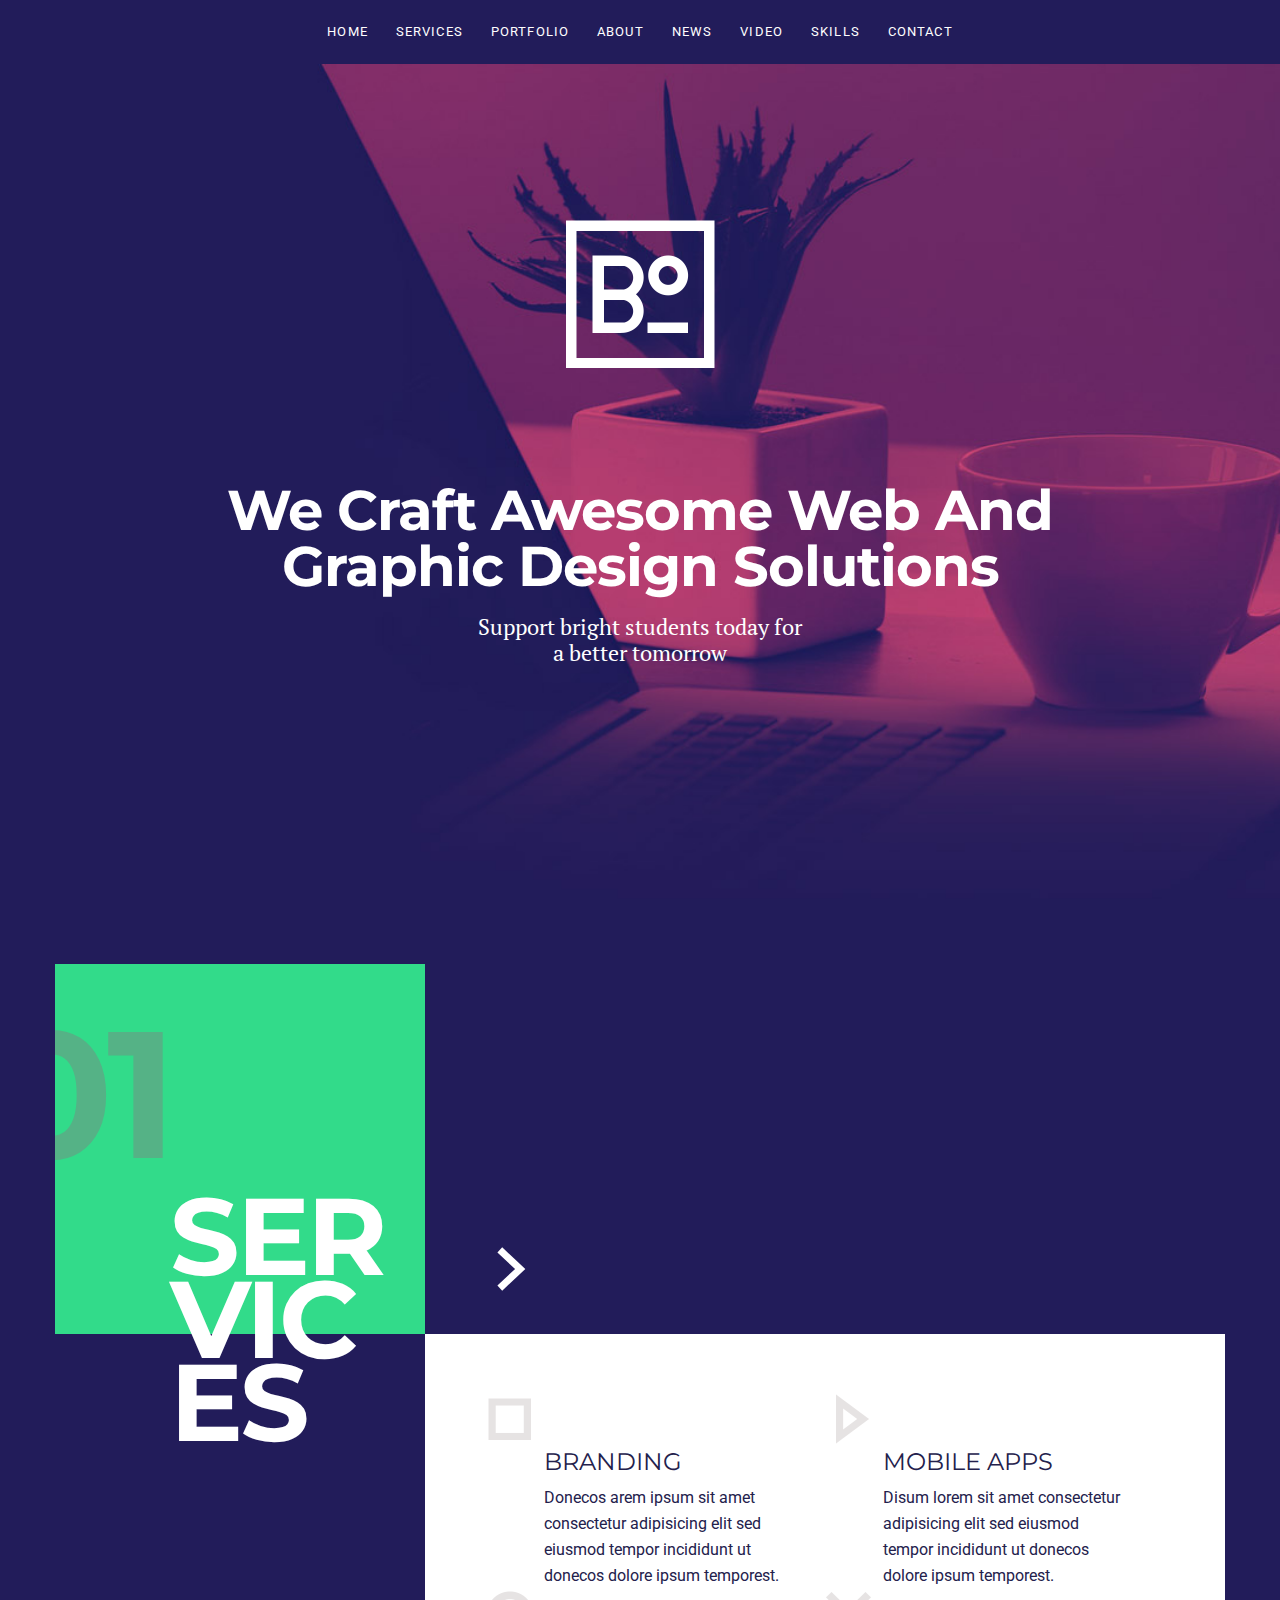
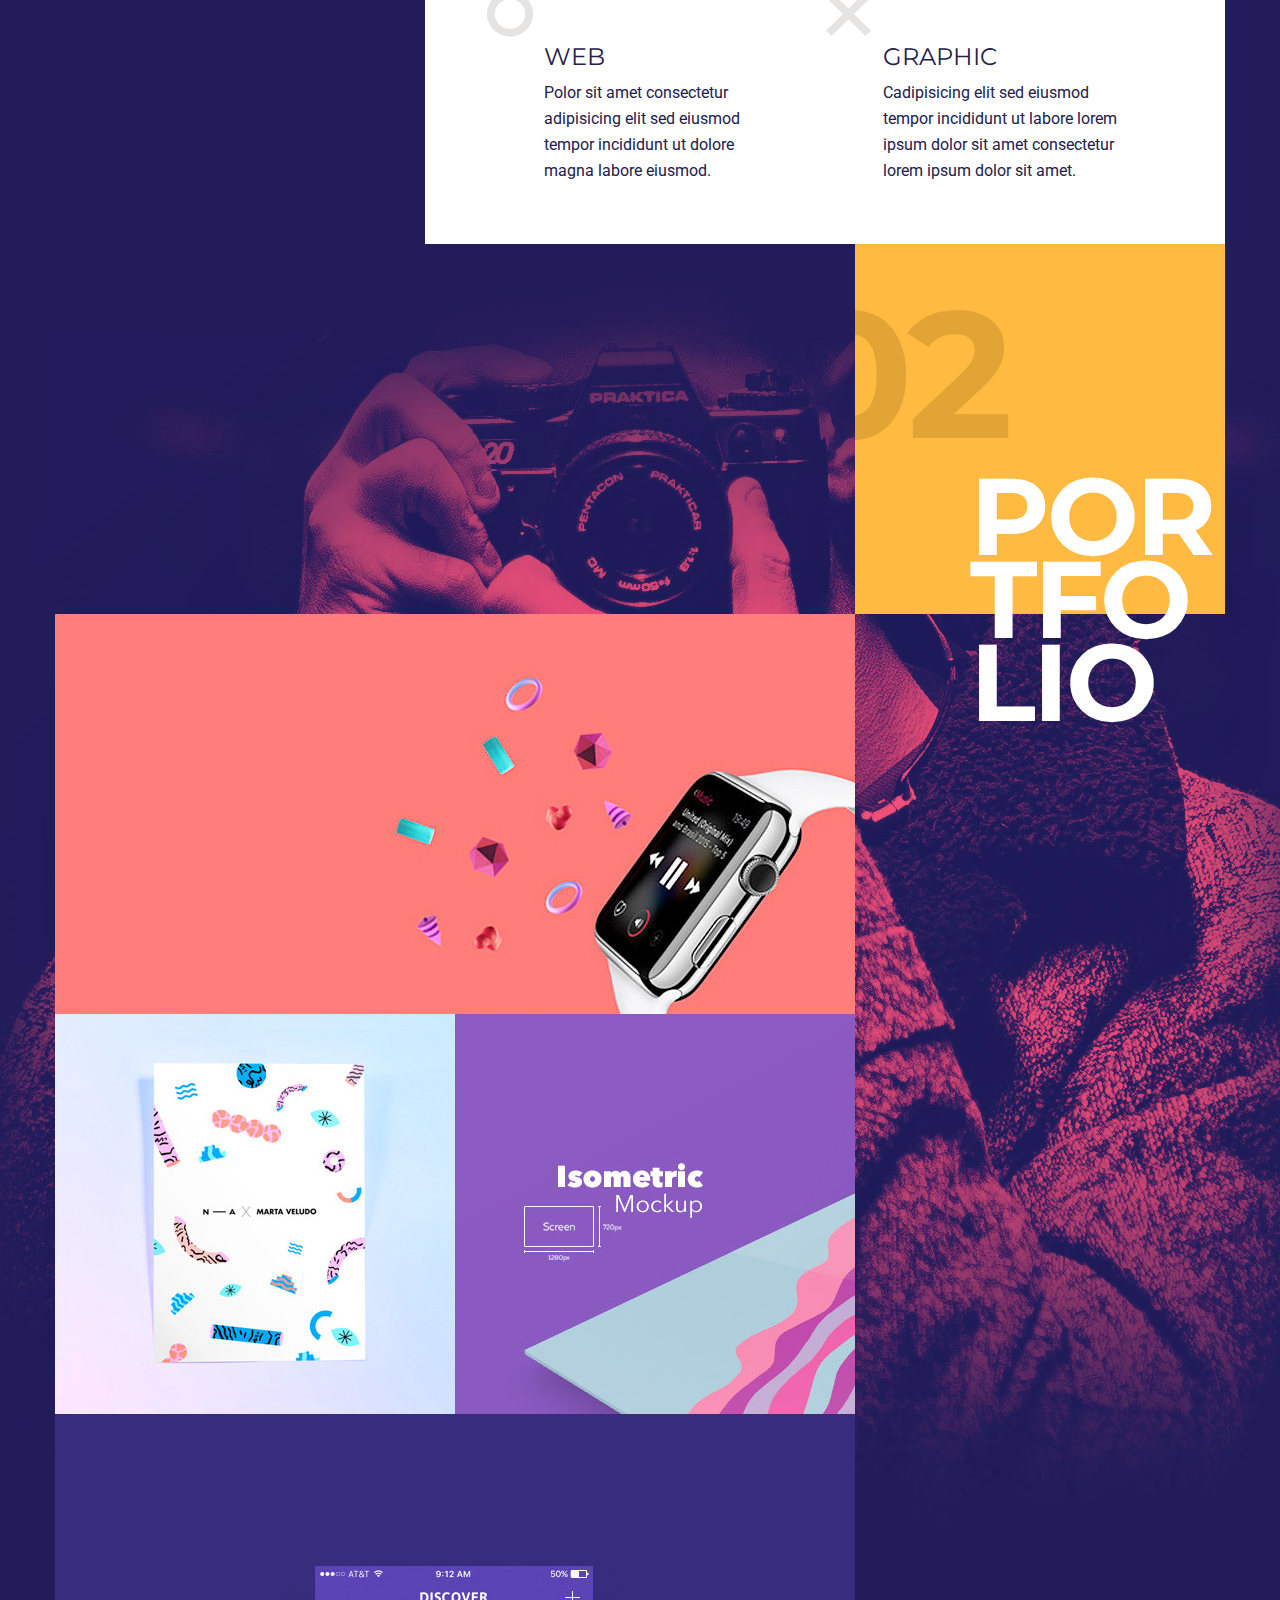
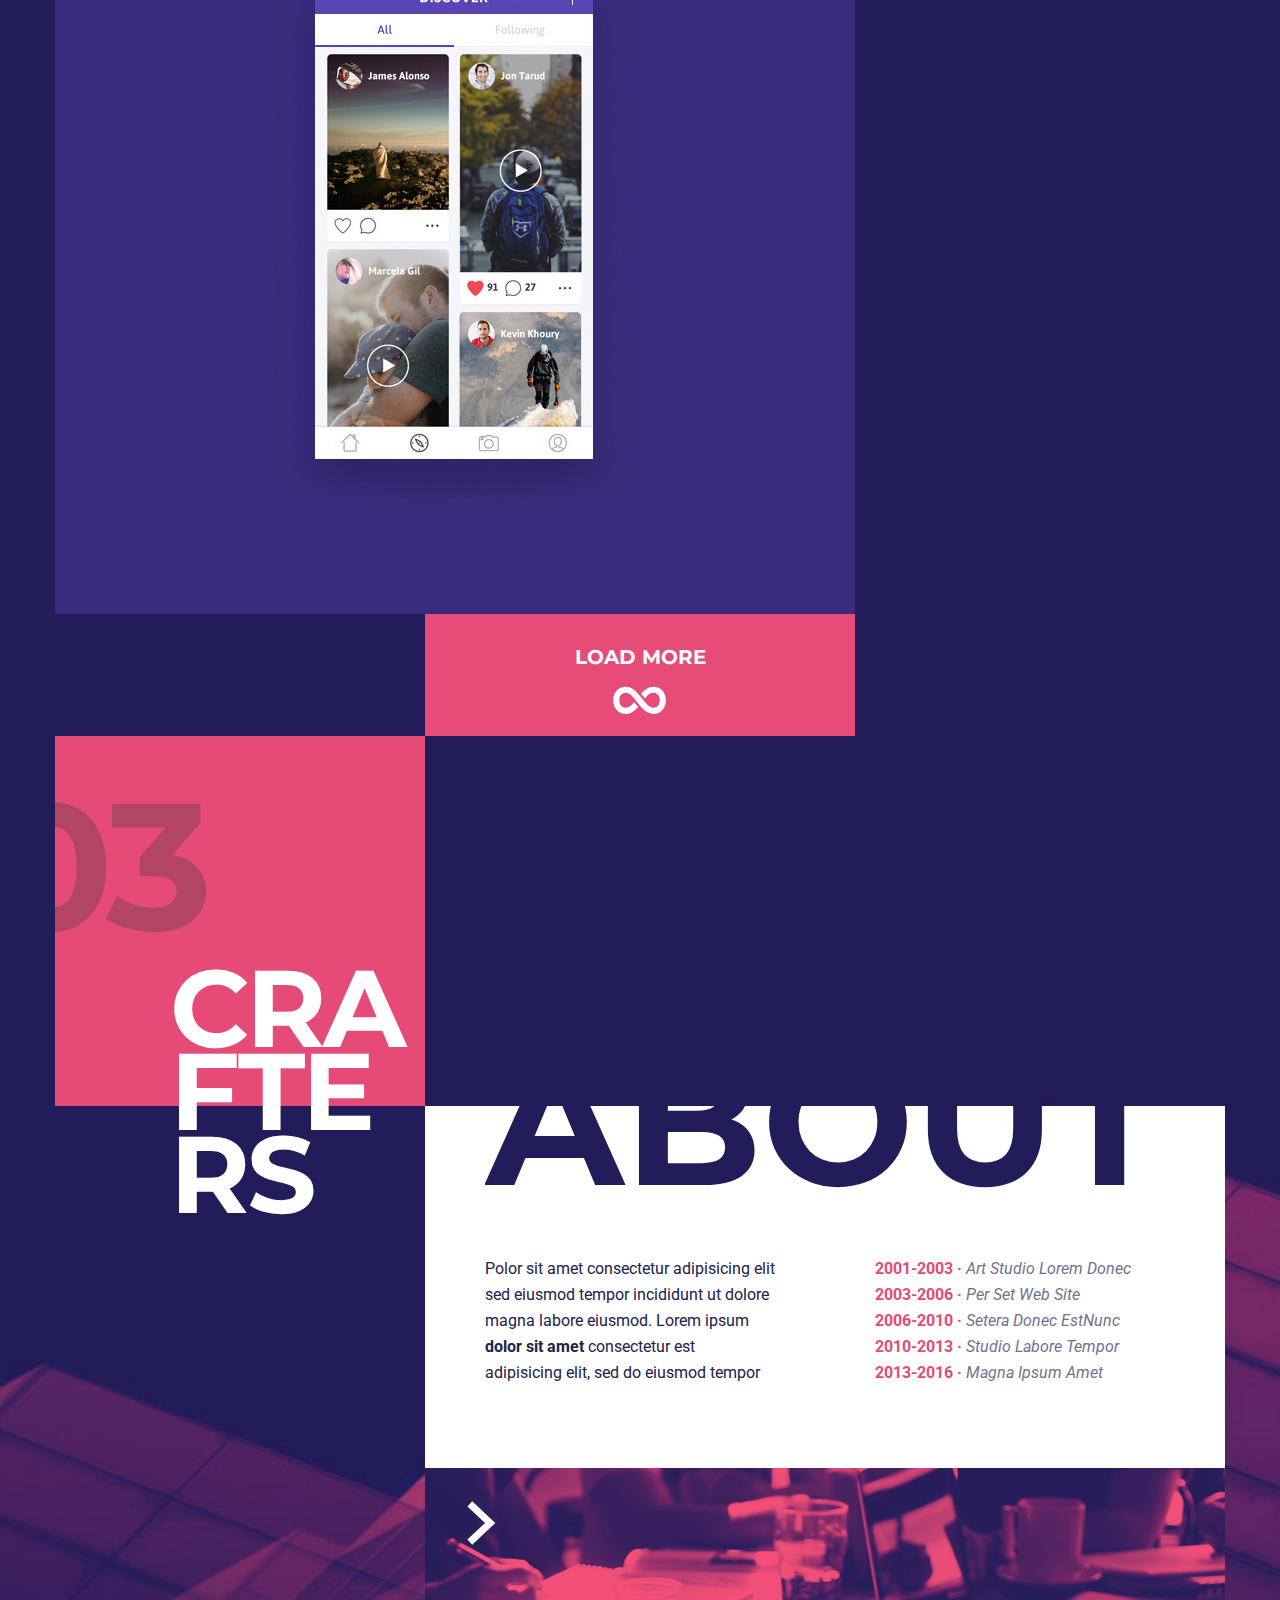
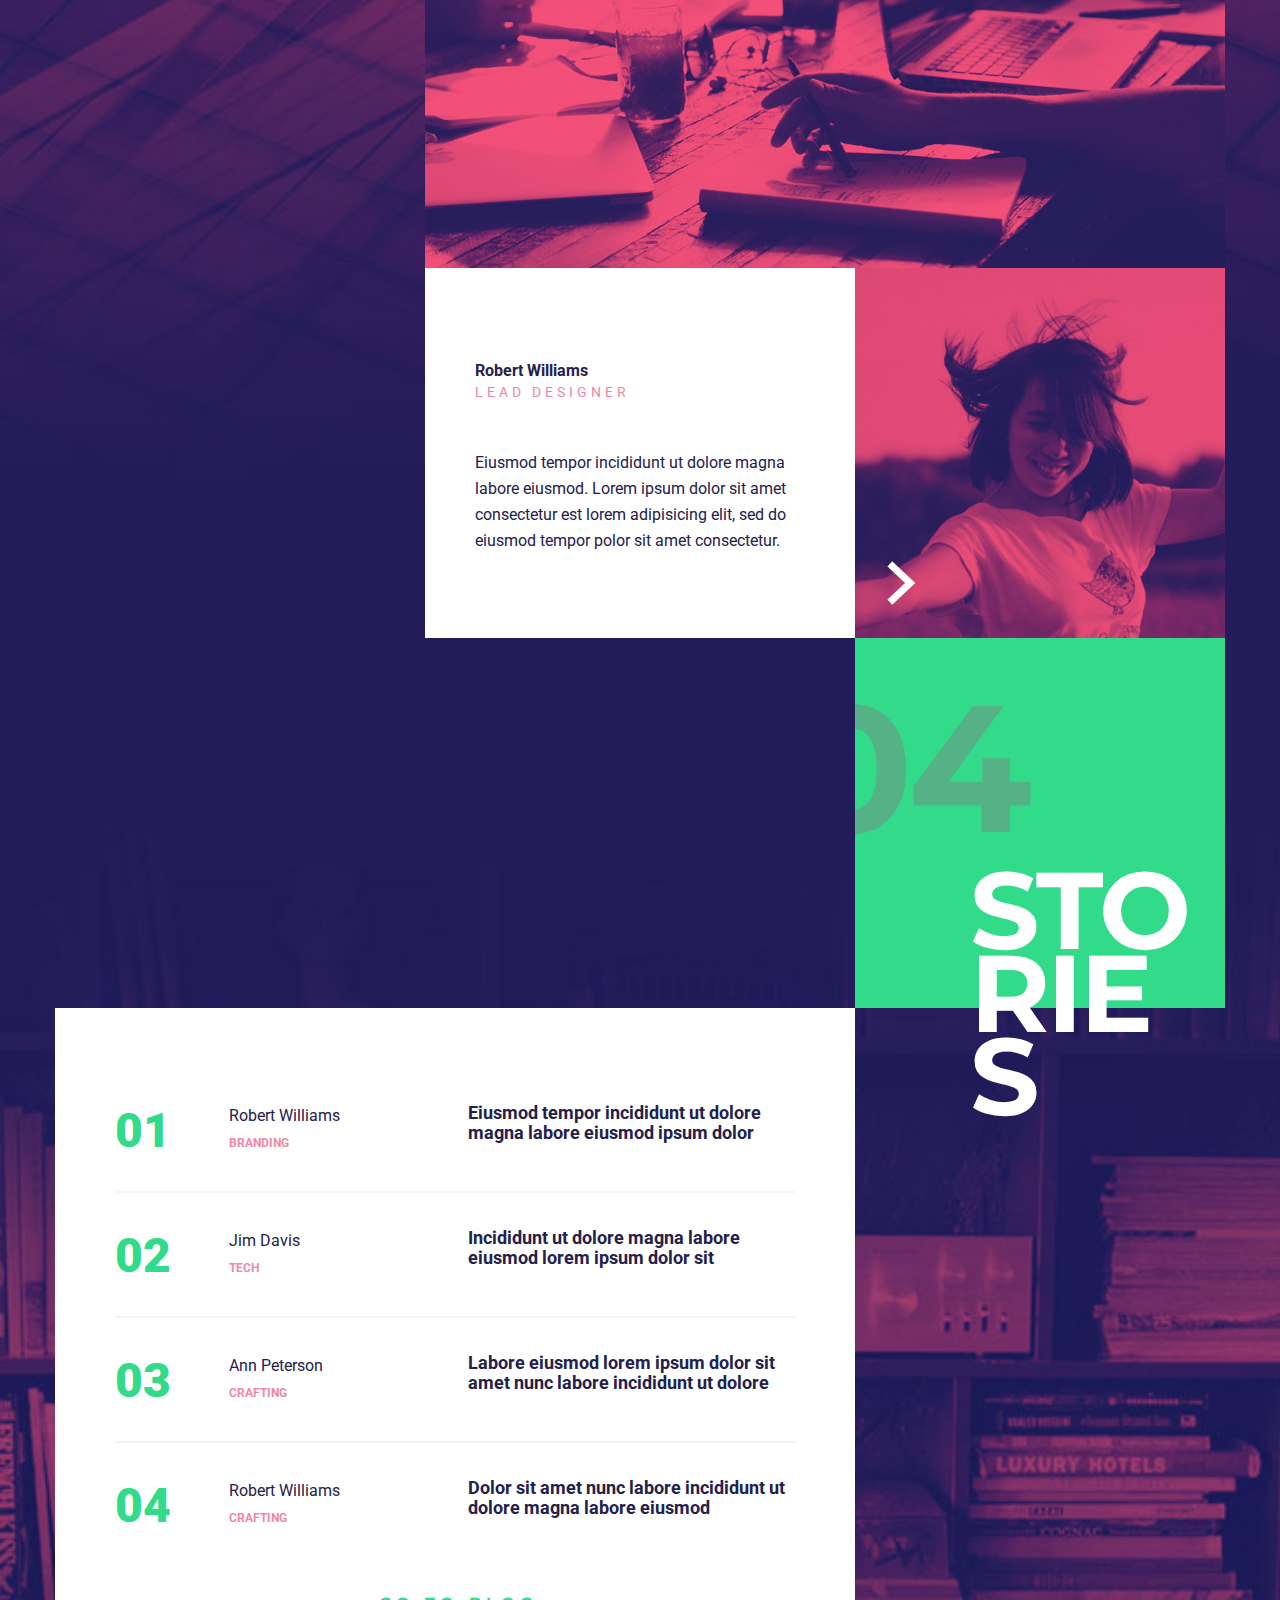
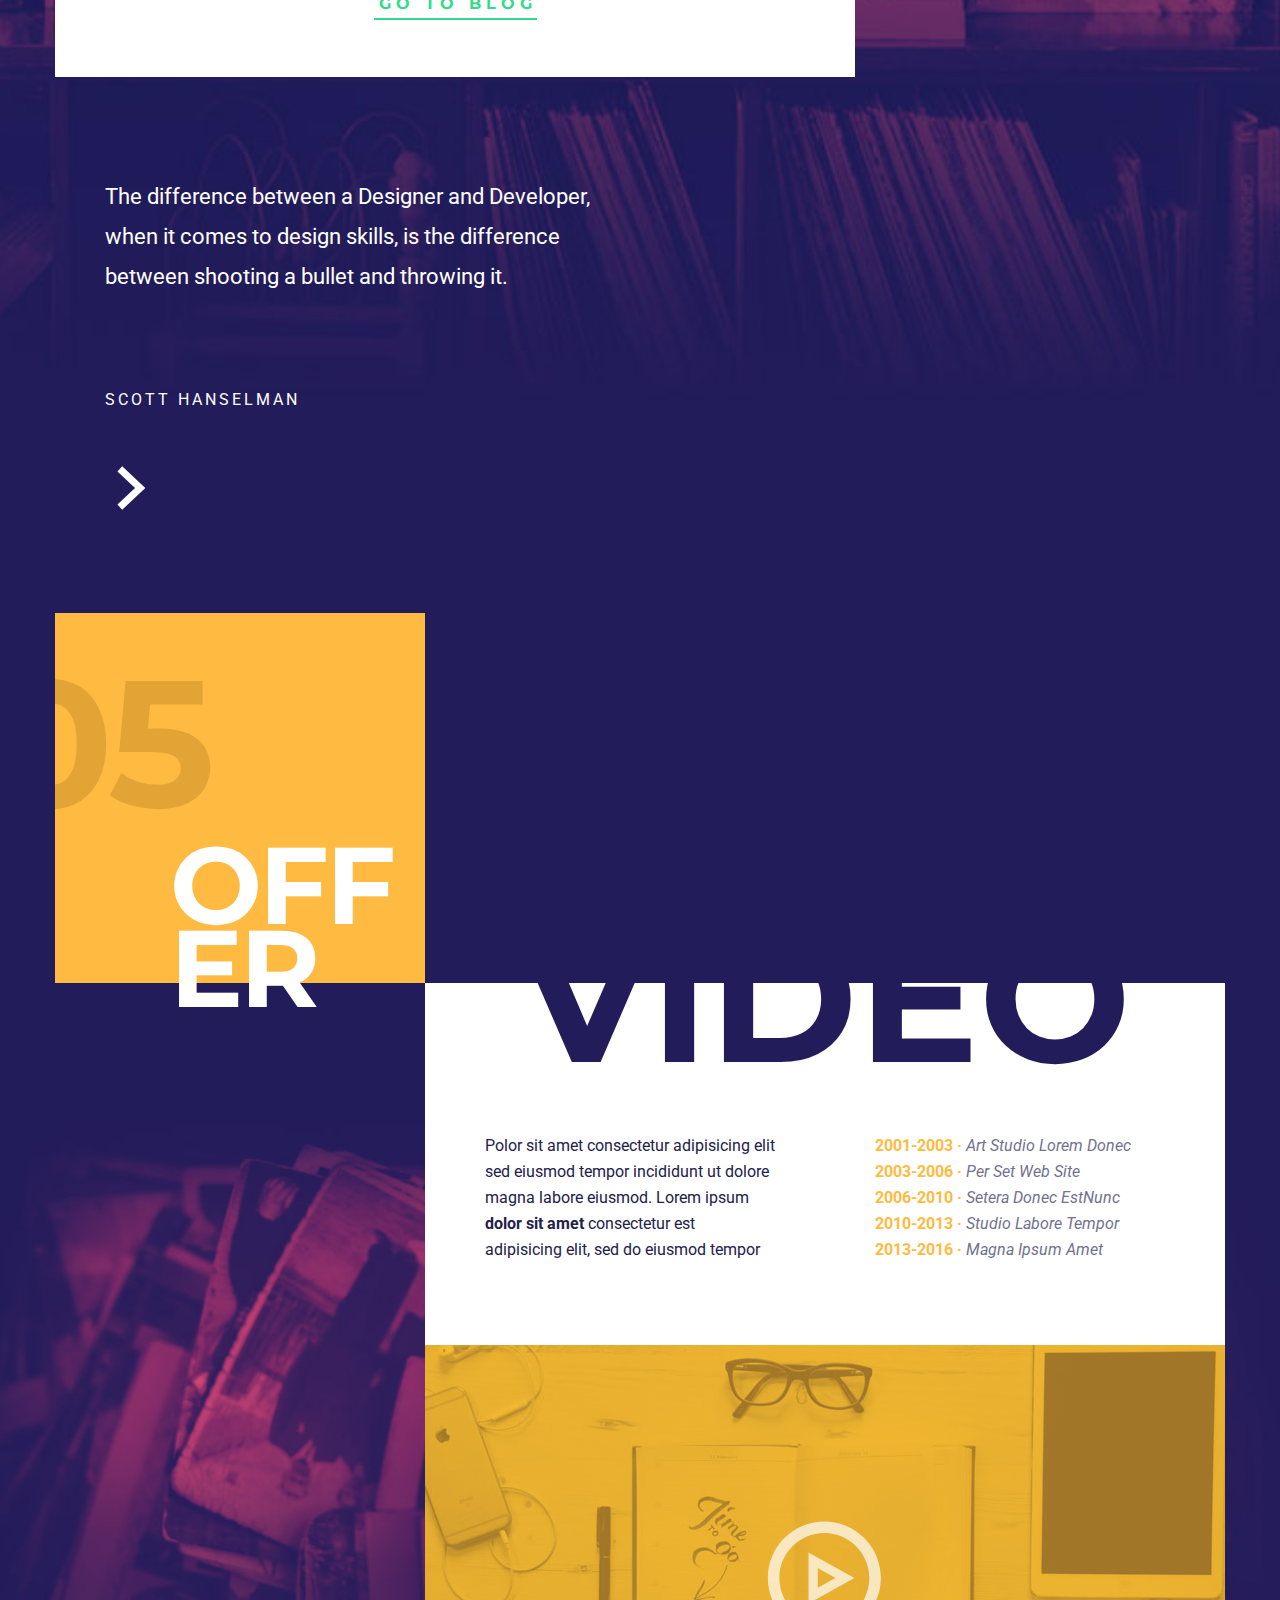
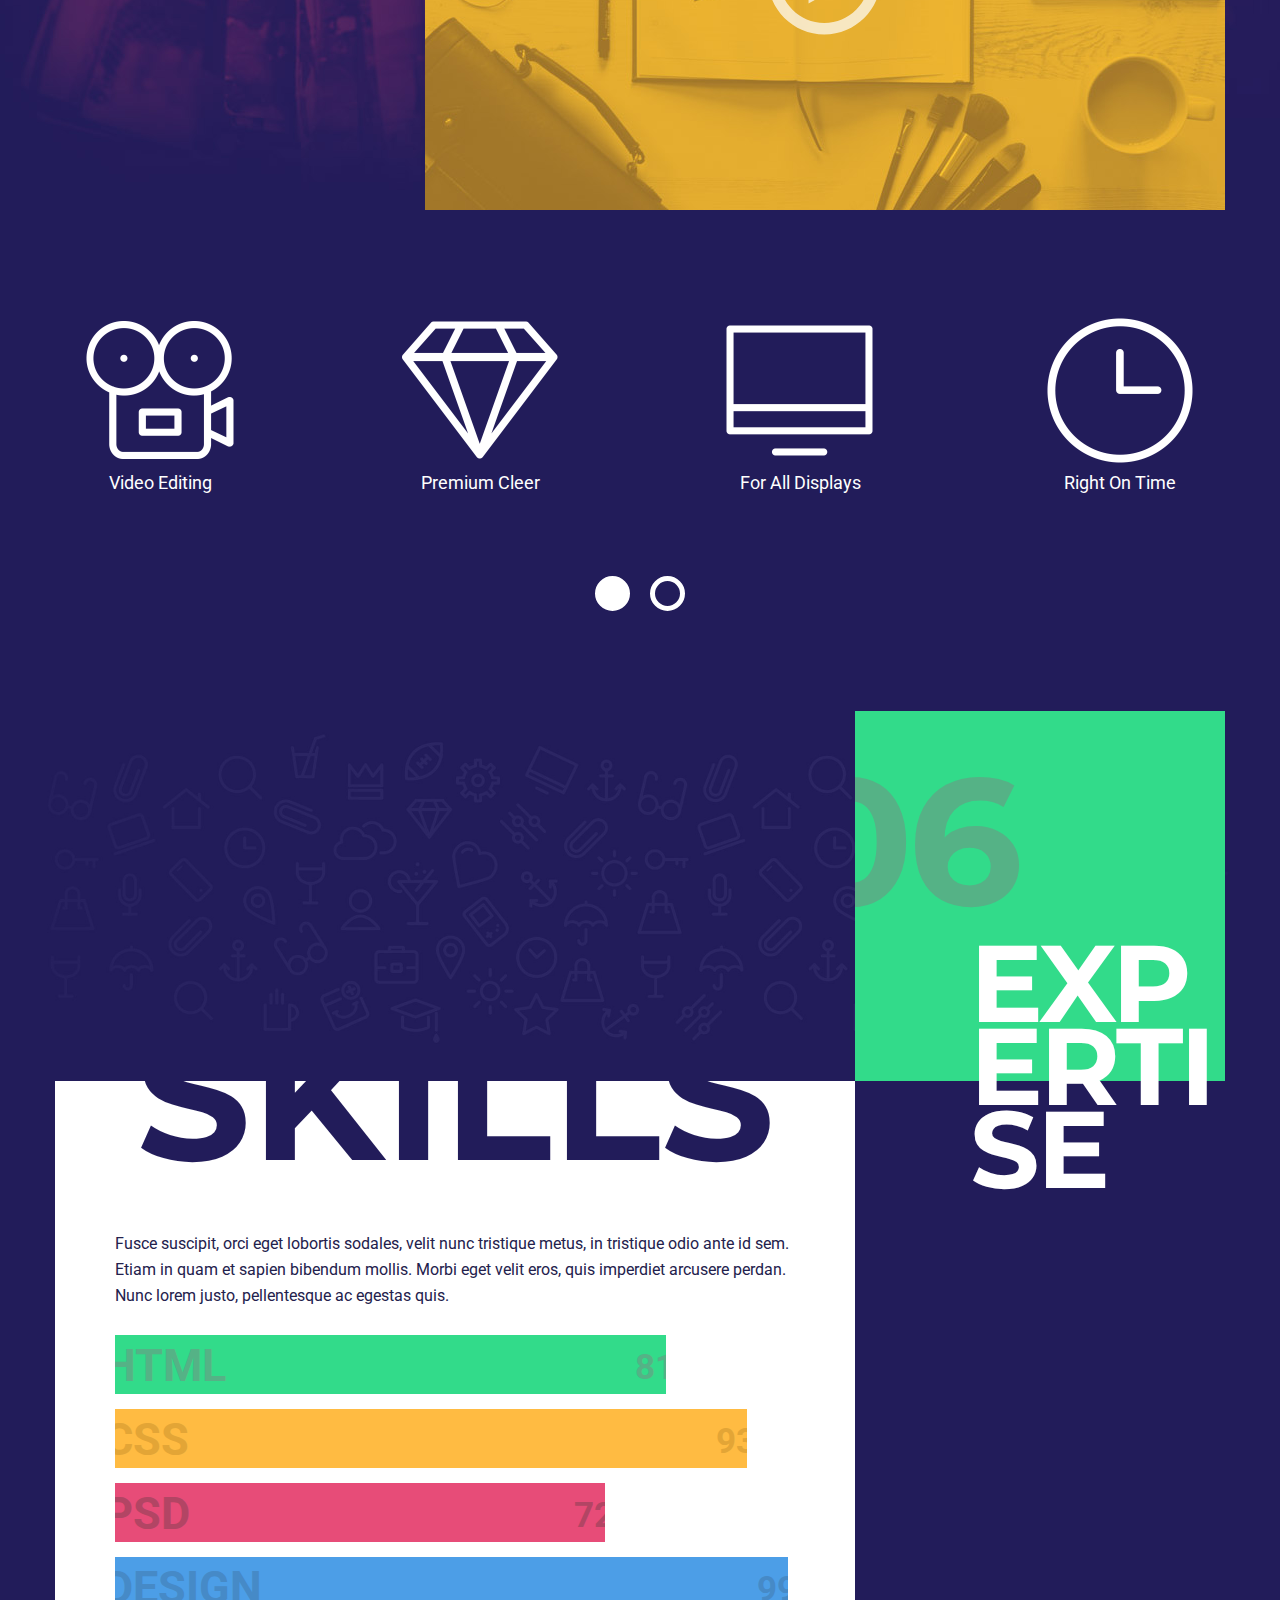
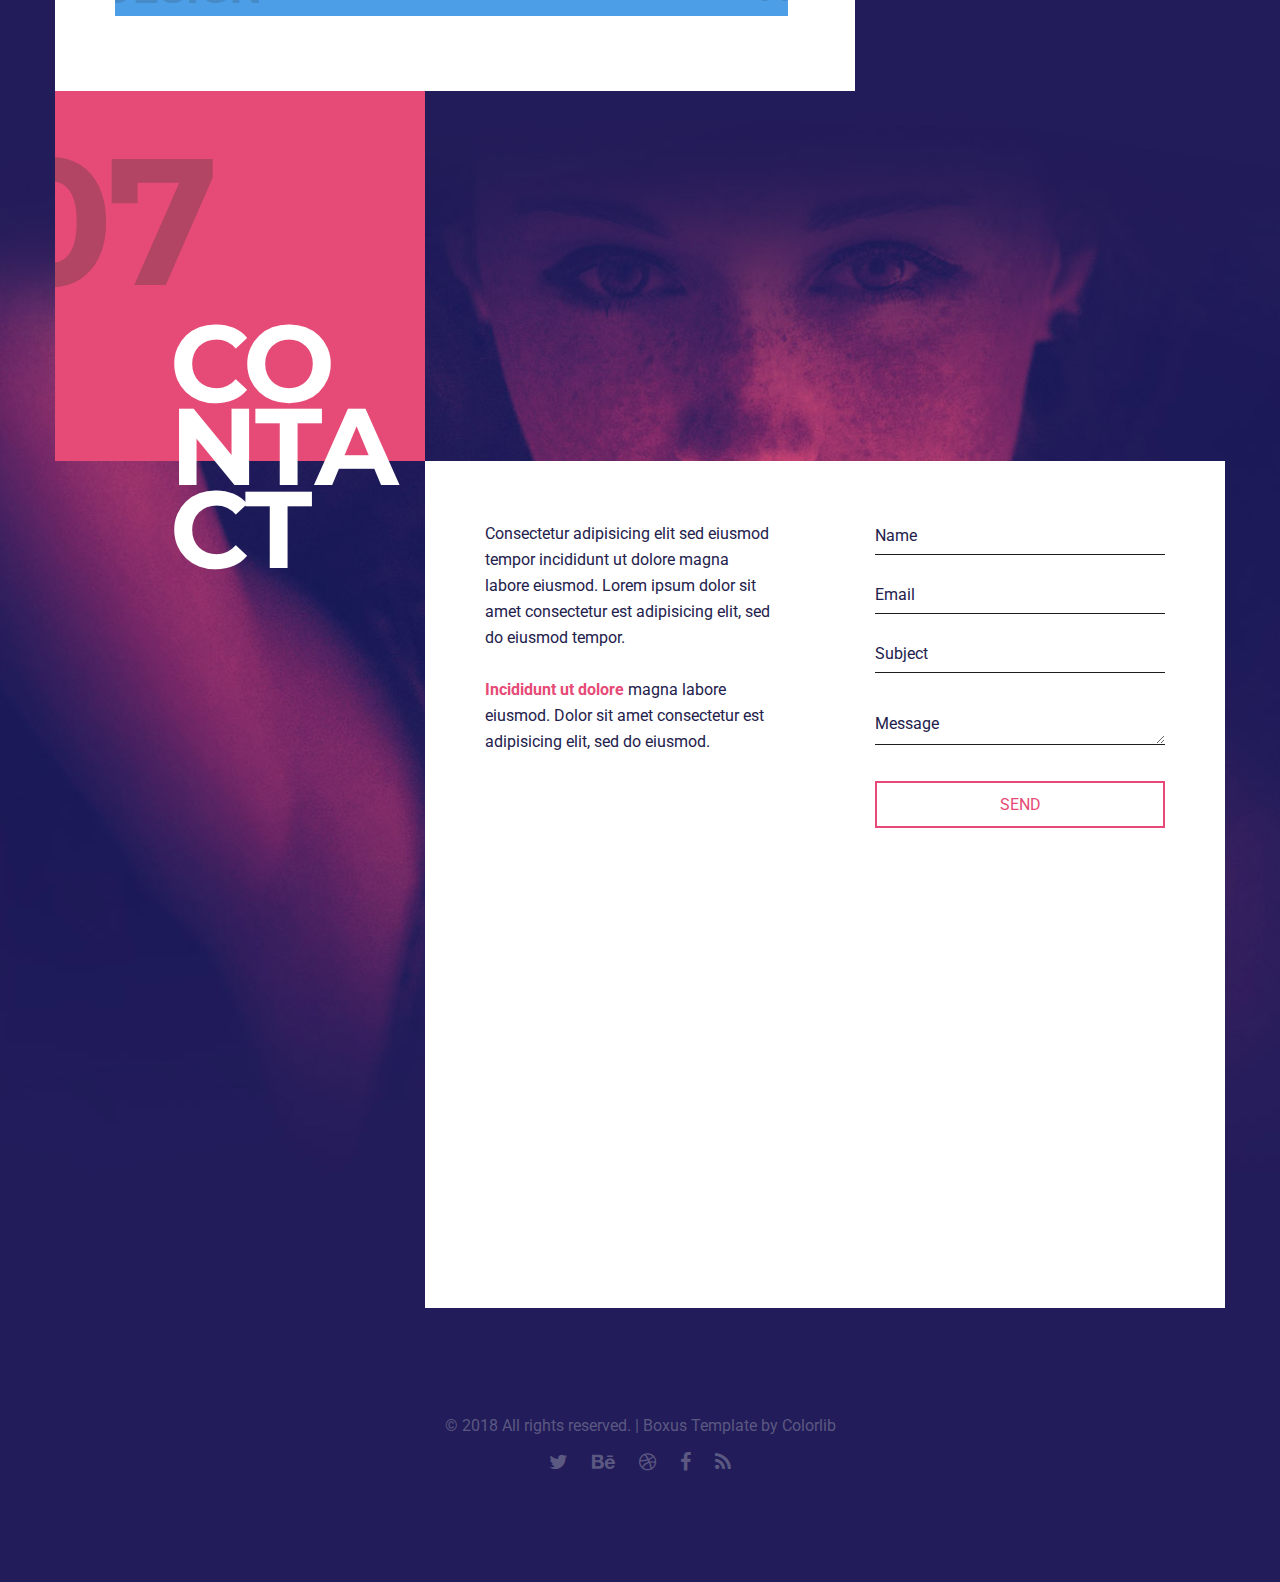
==== index.html @ cd38ded1 "1" ====
<!DOCTYPE HTML> 
<html lang="en-US">
    <head>
        <title>gcnovo</title>
        <meta http-equiv="Content-Type" content="text/html; charset=UTF-8">
        <meta name="description" content="Template by Colorlib" />
        <meta name="keywords" content="HTML, CSS, JavaScript, PHP" />
        <meta name="author" content="Colorlib" />
        <meta name="viewport" content="width=device-width, initial-scale=1, maximum-scale=1">

        <link rel="shortcut icon" href="images/favicon.png" />
        <link href='http://fonts.googleapis.com/css?family=Roboto:300,400,400i,700,700i,900|Montserrat:400,700|PT+Serif' rel='stylesheet' type='text/css'>
        <link rel="stylesheet" type="text/css"  href='css/clear.css' />
        <link rel="stylesheet" type="text/css"  href='css/common.css' />
        <link rel="stylesheet" type="text/css"  href='css/font-awesome.min.css' />
        <link rel="stylesheet" type="text/css"  href='css/carouFredSel.css' />
        <link rel="stylesheet" type="text/css"  href='css/prettyPhoto.css' />
        <link rel="stylesheet" type="text/css"  href='css/sm-clean.css' />
        <link rel="stylesheet" type="text/css"  href='style.css' />

        <!--[if lt IE 9]>
                <script src="js/html5.js"></script>
        <![endif]-->

    </head>
    <body>

        <!-- Preloader Gif -->
        <table class="doc-loader">
            <tr>
                <td>
                    <img src="images/ajax-document-loader.gif" alt="Loading..." />
                </td>
            </tr>
        </table>

        <!-- Menu -->
        <div class="menu-wrapper center-relative">
            <nav id="header-main-menu">
                <div class="mob-menu">MENU</div>
                <ul class="main-menu sm sm-clean">
                    <li><a href="#home">Home</a></li>
                    <li><a href="#services">Services</a></li>
                    <li><a href="#portfolio">Portfolio</a></li>
                    <li><a href="#about">About</a></li>
                    <li><a href="#news">News</a></li>
                    <li><a href="#video">Video</a></li>
                    <li><a href="#skills">Skills</a></li>
                    <li><a href="#contact">Contact</a></li>
                </ul>
            </nav>
        </div>



        <!-- Home -->

        <div id="home" class="section intro-page">
            <div class="block content-1170 center-relative center-text">
                <img class="top-logo" src="demo-images/logo.png" alt="Boxus" />
                <br>
                <h1 class="big-title">We Craft Awesome Web And <span>Graphic Design Solutions</span></h1>
                <p class="title-desc">Support bright students today for a better tomorrow</p>
            </div>
        </div>
        



        <!-- Service -->

        <div id="services" class="section">
            <div class="block content-1170 center-relative">
                <div class="section-title-holder left">
                    <div class="section-num">
                        <span>01</span>
                    </div>
                    <h2 class="entry-title">Services</h2>
                </div>
                <div class="section-content-holder right">
                    <div class="content-wrapper">
                        <script>
                            var slider1_speed = "500";
                            var slider1_auto = "false";
                            var slider1_hover = "true";
                        </script>
                        <div class="image-slider-wrapper relative service slider1">
                            <a id="slider1_next" class="image_slider_next" href ="#"></a>

                            <ul id="slider1" class="image-slider slides">
                                <li>
                                    <div class="service-holder ">
                                        <img src="demo-images/icon_01.png" alt="">
                                        <div class="service-content-holder">
                                            <div class="service-title">BRANDING</div>
                                            <div class="service-content">
                                                Donecos arem ipsum sit amet consectetur adipisicing elit sed eiusmod tempor incididunt ut donecos dolore ipsum temporest.<br />
                                            </div>
                                        </div>
                                    </div>
                                    <div class="service-holder ">
                                        <img src="demo-images/icon_02.png" alt="">
                                        <div class="service-content-holder">
                                            <div class="service-title">MOBILE APPS</div>
                                            <div class="service-content">
                                                Disum lorem sit amet consectetur adipisicing elit sed eiusmod tempor incididunt ut donecos dolore ipsum temporest.<br />
                                            </div>
                                        </div>
                                    </div>
                                    <div class="service-holder ">
                                        <img src="demo-images/icon_03.png" alt="">
                                        <div class="service-content-holder">
                                            <div class="service-title">WEB</div>
                                            <div class="service-content">
                                                Polor sit amet consectetur adipisicing elit sed eiusmod tempor incididunt ut dolore magna labore eiusmod.<br />
                                            </div>
                                        </div>
                                    </div>
                                    <div class="service-holder ">
                                        <img src="demo-images/icon_04.png" alt="">
                                        <div class="service-content-holder">
                                            <div class="service-title">GRAPHIC</div>
                                            <div class="service-content">
                                                Cadipisicing elit sed eiusmod tempor incididunt ut labore lorem ipsum dolor sit amet consectetur lorem ipsum dolor sit amet.<br />
                                            </div>
                                        </div>
                                    </div>
                                </li>
                                <li>
                                    <div class="service-holder ">
                                        <img src="demo-images/icon_03.png" alt="">
                                        <div class="service-content-holder">
                                            <div class="service-title">SERVICES</div>
                                            <div class="service-content">
                                                Donecos arem ipsum sit amet consectetur adipisicing elit sed eiusmod tempor incididunt ut donecos dolore ipsum temporest.<br />
                                            </div>
                                        </div>
                                    </div>
                                    <div class="service-holder ">
                                        <img src="demo-images/icon_04.png" alt="">
                                        <div class="service-content-holder">
                                            <div class="service-title">PSD</div>
                                            <div class="service-content">
                                                Disum lorem sit amet consectetur adipisicing elit sed eiusmod tempor incididunt ut donecos dolore ipsum temporest.<br />
                                            </div>
                                        </div>
                                    </div>
                                    <div class="service-holder ">
                                        <img src="demo-images/icon_02.png" alt="">
                                        <div class="service-content-holder">
                                            <div class="service-title">HTML</div>
                                            <div class="service-content">
                                                Polor sit amet consectetur adipisicing elit sed eiusmod tempor incididunt ut dolore magna labore eiusmod.<br />
                                            </div>
                                        </div>
                                    </div>
                                    <div class="service-holder ">
                                        <img src="demo-images/icon_01.png" alt="">
                                        <div class="service-content-holder">
                                            <div class="service-title">PHP</div>
                                            <div class="service-content">
                                                Cadipisicing elit sed eiusmod tempor incididunt ut labore lorem ipsum dolor sit amet consectetur lorem ipsum dolor sit amet.<br />
                                            </div>
                                        </div>
                                    </div>
                                </li>
                            </ul>
                            <div class = "clear"></div>
                        </div>

                    </div>
                </div>
                <div class='clear'></div>
            </div>
        </div>


        <!-- Portfolio -->
        <div id="portfolio" class="section">
            <div class="block content-1170 center-relative">
                <div class="section-title-holder right">
                    <div class="section-num">
                        <span>02</span>
                    </div>
                    <h2 class="entry-title">Portfolio</h2>
                </div>
                <div class="section-content-holder portfolio-holder left">
                    <div class="grid" id="portfolio-grid">
                        <div class="grid-sizer"></div>
                        <div class="grid-item element-item p_one">
                            <a href="single-portfolio.html">
                                <img src="demo-images/portfolio_item_01.jpg" alt="">
                                <div class="portfolio-text-holder">
                                    <div class="portfolio-text-wrapper">
                                        <p class="portfolio-type">
                                            <img src="images/icon_post.svg" alt="">
                                        </p>
                                        <p class="portfolio-text">PSD MOCKUP</p>
                                        <p class="portfolio-sec-text">Smart Watch</p>
                                    </div>
                                </div>
                            </a>
                        </div>
                        <div class="grid-item element-item p_one_half">
                            <a href="single-portfolio2.html">
                                <img src="demo-images/portfolio_item_02.jpg" alt="">
                                <div class="portfolio-text-holder">
                                    <div class="portfolio-text-wrapper">
                                        <p class="portfolio-type">
                                            <img src="images/icon_post.svg" alt="">
                                        </p>
                                        <p class="portfolio-text">PSD MOCKUP</p>
                                        <p class="portfolio-sec-text">Smart Watch</p>
                                    </div>
                                </div>
                            </a>
                        </div>
                        <div class="grid-item element-item p_one_half">
                            <a data-rel="prettyPhoto[gallery1]" href="demo-images/portfolio_item_08.jpg">
                                <img src="demo-images/portfolio_item_08.jpg" alt="">
                                <div class="portfolio-text-holder">
                                    <div class="portfolio-text-wrapper">
                                        <p class="portfolio-type">
                                            <img src="images/icon_post.svg" alt="">
                                        </p>
                                        <p class="portfolio-text">PSD MOCKUP</p>
                                        <p class="portfolio-sec-text">Smart Watch</p>
                                    </div>
                                </div>
                            </a>
                        </div>
                        <div class="grid-item element-item p_one">
                            <a data-rel="prettyPhoto[gallery1]" href="demo-images/portfolio_item_05.jpg">
                                <img src="demo-images/portfolio_item_05.jpg" alt="">
                                <div class="portfolio-text-holder">
                                    <div class="portfolio-text-wrapper">
                                        <p class="portfolio-type">
                                            <img src="images/icon_post.svg" alt="">
                                        </p>
                                        <p class="portfolio-text">PSD MOCKUP</p>
                                        <p class="portfolio-sec-text">Smart Watch</p>
                                    </div>
                                </div>
                            </a>
                        </div>
                    </div>

                    <div class="clear"></div>
                    <div class="block portfolio-load-more-holder">
                        <a target="_self" class="more-posts">LOAD MORE</a>
                        <img src="images/icon_infinity.svg" alt="Load more">
                    </div>
                </div>
                <div class="clear"></div>
            </div>
            <div class="clear"></div>
        </div>


        <!-- About -->
        <div id="about" class="section">
            <div class="block content-1170 center-relative">
                <div class="section-title-holder left">
                    <div class="section-num">
                        <span>03</span>
                    </div>
                    <h2 class="entry-title">CRAFTERS</h2>
                </div>
                <div class="section-content-holder right">
                    <div class="content-wrapper">
                        <div class="content-title-holder">
                            <p class="content-title">About</p>
                        </div>
                        <div class="one_half ">
                            Polor sit amet consectetur adipisicing elit sed eiusmod tempor incididunt ut dolore magna labore eiusmod. Lorem ipsum <strong>dolor sit amet</strong> consectetur est adipisicing elit, sed do eiusmod tempor
                        </div>
                        <div class="one_half last ">
                            <span style="color: #e54b76;"><strong>2001-2003 ·</strong></span> <span style="color:#727190;"><em>Art Studio Lorem Donec</em></span><br>
                            <span style="color: #e54b76;"><strong>2003-2006 ·</strong></span> <span style="color:#727190;"><em>Per Set Web Site</em></span><br>
                            <span style="color: #e54b76;"><strong>2006-2010 ·</strong></span> <span style="color:#727190;"><em>Setera Donec EstNunc</em></span><br>
                            <span style="color: #e54b76;"><strong>2010-2013 ·</strong></span> <span style="color:#727190;"><em>Studio Labore Tempor</em></span><br>
                            <span style="color: #e54b76;"><strong>2013-2016 ·</strong></span> <span style="color:#727190;"><em>Magna Ipsum Amet</em></span><br>
                        </div><div class="clear"></div>
                        <br>
                        <br>
                    </div>

                    <div class="full-width ">
                        <script>
                            var aboutImage_speed = "500";
                            var aboutImage_auto = "false";
                            var aboutImage_hover = "true";
                        </script>
                        <div class="image-slider-wrapper relative img aboutImage">
                            <a id="aboutImage_next" class="image_slider_next" href="#"></a>
                            <div class="caroufredsel_wrapper">
                                <ul id="aboutImage" class="image-slider slides">
                                    <li><img src="demo-images/about_img_04.jpg" alt=""></li>
                                    <li><img src="demo-images/about_img_05.jpg" alt=""></li>
                                    <li><img src="demo-images/about_img_06.jpg" alt=""></li>
                                </ul>
                            </div>
                            <div class="clear"></div>
                        </div>

                        <script>
                            var team1_speed = "500";
                            var team1_auto = "false";
                            var team1_hover = "true";
                        </script>
                        <div class="image-slider-wrapper relative team team1">
                            <a id="team1_next" class="image_slider_next" href="#"></a>
                            <div class="caroufredsel_wrapper">
                                <ul id="team1" class="image-slider slides">
                                    <li>
                                        <div class="member-content-holder">
                                            <h4 class="member-name">Robert Williams</h4>
                                            <p class="member-position">LEAD DESIGNER</p>
                                            <div class="member-content">
                                                Eiusmod tempor incididunt ut dolore magna labore eiusmod. Lorem ipsum dolor sit amet consectetur est lorem adipisicing elit, sed do eiusmod tempor polor sit amet consectetur.<br>
                                            </div>
                                        </div>
                                        <div class="member-image-holder">
                                            <img src="demo-images/about_img_01.jpg" alt="">
                                        </div>
                                        <div class="clear"></div>
                                    </li>

                                    <li>
                                        <div class="member-content-holder">
                                            <h4 class="member-name">John Doe</h4>
                                            <p class="member-position">SEO MASTER</p>
                                            <div class="member-content">
                                                Eiusmod tempor incididunt ut dolore magna labore eiusmod. Lorem ipsum dolor sit amet consectetur est lorem adipisicing elit, sed do eiusmod tempor polor sit amet consectetur.<br>
                                            </div>
                                        </div>
                                        <div class="member-image-holder">
                                            <img src="demo-images/about_img_02.jpg" alt="">
                                        </div>
                                        <div class="clear"></div>
                                    </li>

                                    <li>
                                        <div class="member-content-holder">
                                            <h4 class="member-name">John Doe</h4>
                                            <p class="member-position">PSD GURU</p>
                                            <div class="member-content">
                                                Eiusmod tempor incididunt ut dolore magna labore eiusmod. Lorem ipsum dolor sit amet consectetur est lorem adipisicing elit, sed do eiusmod tempor polor sit amet consectetur.<br>
                                            </div>
                                        </div>
                                        <div class="member-image-holder">
                                            <img src="demo-images/about_img_03.jpg" alt="">
                                        </div>
                                        <div class="clear"></div>
                                    </li>
                                </ul>
                            </div>
                            <div class="clear"></div>
                        </div>
                    </div>   <!-- end full-width div -->

                </div>
                <div class="clear"></div>
            </div>
        </div>


        <!-- News -->
        <div id="news" class="section">
            <div class="block content-1170 center-relative">
                <div class="section-title-holder right">
                    <div class="section-num">
                        <span>
                            04
                        </span>
                    </div>
                    <h2 class="entry-title">STORIES</h2>
                </div>
                <div class="section-content-holder left">
                    <div class="content-wrapper">
                        <div class="blog-holder block center-relative">

                            <article class="relative blog-item-holder center-relative">
                                <div class="num">01</div>
                                <div class="info">
                                    <div class="author vcard ">Robert Williams</div>
                                    <div class="cat-links">
                                        <ul>
                                            <li><a href="#">BRANDING</a></li>
                                        </ul>
                                    </div>
                                </div>
                                <h3 class="entry-title">
                                    <a href="#">Eiusmod tempor incididunt ut dolore magna labore eiusmod ipsum dolor</a>
                                </h3>
                                <div class="clear"></div>
                            </article>

                            <article class="relative blog-item-holder center-relative">
                                <div class="num">02</div>
                                <div class="info">
                                    <div class="author vcard ">Jim Davis</div>
                                    <div class="cat-links">
                                        <ul>
                                            <li><a href="#">TECH</a></li>
                                        </ul>
                                    </div>
                                </div>
                                <h3 class="entry-title">
                                    <a href="#">Incididunt ut dolore magna labore eiusmod lorem ipsum dolor sit</a>
                                </h3>
                                <div class="clear"></div>
                            </article>

                            <article class="relative blog-item-holder center-relative">
                                <div class="num">03</div>
                                <div class="info">
                                    <div class="author vcard ">Ann Peterson</div>
                                    <div class="cat-links">
                                        <ul>
                                            <li><a href="#">CRAFTING</a></li>
                                        </ul>
                                    </div>
                                </div>
                                <h3 class="entry-title">
                                    <a href="#">Labore eiusmod lorem ipsum dolor sit amet nunc labore incididunt ut dolore</a>
                                </h3>
                                <div class="clear"></div>
                            </article>

                            <article class="relative blog-item-holder center-relative">
                                <div class="num">04</div>
                                <div class="info">
                                    <div class="author vcard ">Robert Williams</div>
                                    <div class="cat-links">
                                        <ul>
                                            <li><a href="#">CRAFTING</a></li>
                                        </ul>
                                    </div>
                                </div>
                                <h3 class="entry-title">
                                    <a href="#">Dolor sit amet nunc labore incididunt ut dolore magna labore eiusmod</a>
                                </h3>
                                <div class="clear"></div>
                            </article>

                            <div class="latest-post-bottom-text">
                                <a href="#">GO TO BLOG</a>
                            </div>
                        </div>

                    </div>
                </div>
                <div class="clear"></div>
            </div>

            <div class="block content-1170 center-relative">
                <div class="extra-content-left">
                    <script> var text1_speed = "500";
                        var text1_auto = "false";
                        var text1_hover = "true";
                    </script>
                    <div class="text1 testimonial-slider-holder slider-holder">
                        <div class="caroufredsel_wrapper">
                            <ul id="text1" class="slides testimonial">
                                <li>
                                    <div class="testimonial-content">
                                        <p class="testimonial-text">The difference between a Designer and Developer, when it comes to design skills, is the difference between shooting a bullet and throwing it.</p>
                                        <p class="testimonial-author">SCOTT HANSELMAN</p>
                                    </div>
                                    <div class="clear">
                                    </div>
                                </li>
                                <li style="width: 500px;">
                                    <div class="testimonial-content">
                                        <p class="testimonial-text">To create anything–whether a short story or a magazine profile or a film or a sitcom–is to believe, if only momentarily, you are capable of magic.</p>
                                        <p class="testimonial-author">TOM BISSEL</p>
                                    </div>
                                    <div class="clear"></div>
                                </li>
                                <li>
                                    <div class="testimonial-content">
                                        <p class="testimonial-text">As a profession, graphic designers have been shamefully remiss or ineffective about plying their craft for social or political betterment.</p>
                                        <p class="testimonial-author">STEVEN HELLER</p>
                                    </div>
                                    <div class="clear"></div>
                                </li>
                            </ul>
                        </div>
                        <a id="text1_next" class="carousel_text_next" href="#"></a>
                        <div class="clear"></div>
                    </div>
                </div>
            </div>
        </div>


        <!-- Video -->
        <div id="video" class="section">
            <div class="block content-1170 center-relative">
                <div class="section-title-holder left">
                    <div class="section-num">
                        <span>
                            05
                        </span>
                    </div>
                    <h2 class="entry-title">OFFER</h2>
                </div>
                <div class="section-content-holder right">
                    <div class="content-wrapper">
                        <div class="content-title-holder">
                            <p class="content-title">Video</p>
                        </div>
                        <div class="one_half ">
                            Polor sit amet consectetur adipisicing elit sed eiusmod tempor incididunt ut dolore magna labore eiusmod. Lorem ipsum <strong>dolor sit amet</strong> consectetur est adipisicing elit, sed do eiusmod tempor
                        </div>
                        <div class="one_half last ">
                            <span style="color: #FFBA42;"><strong>2001-2003 ·</strong></span> <span style="color: #727190;"><em>Art Studio Lorem Donec</em></span><br>
                            <span style="color: #FFBA42;"><strong>2003-2006 ·</strong></span> <span style="color: #727190;"><em>Per Set Web Site</em></span><br>
                            <span style="color: #FFBA42;"><strong>2006-2010 ·</strong></span> <span style="color: #727190;"><em>Setera Donec EstNunc</em></span><br>
                            <span style="color: #FFBA42;"><strong>2010-2013 ·</strong></span> <span style="color: #727190;"><em>Studio Labore Tempor</em></span><br>
                            <span style="color: #FFBA42;"><strong>2013-2016 ·</strong></span> <span style="color: #727190;"><em>Magna Ipsum Amet</em></span><br>
                        </div><div class="clear"></div>
                        <br>
                        <br>
                    </div>
                    <div class="full-width ">
                        <a class="video-popup-holder" href="https://vimeo.com/157276599" data-rel="prettyPhoto[gallery-video1]">
                            <img class="thumb" src="demo-images/video_img.jpg" alt="">
                            <img class="popup-play" src="images/icon_video.svg" alt="Play">
                        </a>
                    </div>
                </div>
                <div class="clear"></div>
            </div>

            <div class="extra-content-full-width">
                <script>
                    var fwslider1_speed = "500";
                    var fwslider1_auto = "false";
                    var fwslider1_hover = "true";
                    var fwslider1_start = "0";
                    var fwslider1_width = "400";
                    var fwslider1_num = "5";
                </script>
                <div class="fwslider1 fw-image-slider-holder list_carousel relative">
                    <div class="caroufredsel_wrapper">
                        <ul id="fwslider1" class="fw-image-slider">
                            <li class="fw-slide">
                                <img src="demo-images/icon_editing.png" alt="">
                                <p class="fw-slide-text">Video Editing</p>
                            </li>
                            <li class="fw-slide">
                                <img src="demo-images/icon_clear.png" alt="">
                                <p class="fw-slide-text">Premium Cleer</p>
                            </li>
                            <li class="fw-slide">
                                <img src="demo-images/icon_display.png" alt="">
                                <p class="fw-slide-text">For All Displays</p>
                            </li>
                            <li class="fw-slide">
                                <img src="demo-images/icon_time.png" alt="">
                                <p class="fw-slide-text">Right On Time</p>
                            </li>
                            <li class="fw-slide">
                                <img src="demo-images/icon_ideas.png" alt="">
                                <p class="fw-slide-text">Innovative Ideas</p>
                            </li>
                            <li class="fw-slide">
                                <img src="demo-images/icon_sound.png" alt="">
                                <p class="fw-slide-text">Perfect Sound</p>
                            </li>
                            <li class="fw-slide">
                                <img src="demo-images/icon_solution.png" alt="">
                                <p class="fw-slide-text">3D Solution</p>
                            </li>
                        </ul>
                    </div>
                    <div class="clear"></div>
                    <div id="fwslider1_fw_image_slide_pager" class="fw_carousel_pagination"></div>
                </div>
                <a id="fwslider1_fw_next" class="carousel_fw_next" href="#"></a>
                <div class="clear"></div>
            </div>
        </div>


        <!-- Skills -->

        <div id="skills" class="section">
            <div class="block content-1170 center-relative">
                <div class="section-title-holder right">
                    <div class="section-num">
                        <span>06</span>
                    </div>
                    <h2 class="entry-title">EXPERTISE</h2>
                </div>
                <div class="section-content-holder left">
                    <div class="content-wrapper">
                        <div class="content-title-holder">
                            <p class="content-title">Skills</p>
                        </div>
                        <p>Fusce suscipit, orci eget lobortis sodales, velit nunc tristique metus, in tristique odio ante id sem. Etiam in quam et sapien bibendum mollis. Morbi eget velit eros, quis imperdiet arcusere perdan. Nunc lorem justo, pellentesque ac egestas quis.</p>
                        <br>
                        <div class="progress_bar ">
                            <div class="progress_bar_field_holder" style="width:81%;">
                                <div class="progress_bar_title" style="color: #55B286">HTML</div>
                                <div class="progress_bar_percent_text" style="color: #55B286">81%</div>
                                <div class="progress_bar_field_perecent" style="background-color:#32DB8A;"></div>
                            </div>
                        </div>
                        <div class="progress_bar ">
                            <div class="progress_bar_field_holder" style="width:93%;">
                                <div class="progress_bar_title" style="color: #E3A536">CSS</div>
                                <div class="progress_bar_percent_text" style="color: #E3A536">93%</div>
                                <div class="progress_bar_field_perecent" style="background-color:#FFBB42;"></div>
                            </div>
                        </div>
                        <div class="progress_bar ">
                            <div class="progress_bar_field_holder" style="width:72%;">
                                <div class="progress_bar_title" style="color: #B24564">PSD</div>
                                <div class="progress_bar_percent_text" style="color: #B24564">72%</div>
                                <div class="progress_bar_field_perecent" style="background-color:#E74C78;"></div>
                            </div>
                        </div>
                        <div class="progress_bar ">
                            <div class="progress_bar_field_holder" style="width:99%;">
                                <div class="progress_bar_title" style="color: #468ac7">DESIGN</div>
                                <div class="progress_bar_percent_text" style="color: #468ac7">99%</div>
                                <div class="progress_bar_field_perecent" style="background-color:#4C9EE7;"></div>
                            </div>
                        </div>
                    </div>
                </div>
                <div class="clear"></div>
            </div>
        </div>

        <!-- Contact -->
        <div id="contact" class="section">
            <div class="block content-1170 center-relative">
                <div class="section-title-holder left">
                    <div class="section-num">
                        <span>
                            07
                        </span>
                    </div>
                    <h2 class="entry-title">Contact</h2>
                </div>
                <div class="section-content-holder right">
                    <div class="content-wrapper">
                        <div class="one_half ">
                            <p>Consectetur adipisicing elit sed eiusmod tempor incididunt ut dolore magna labore eiusmod. Lorem ipsum dolor sit amet consectetur est adipisicing elit, sed do eiusmod tempor.</p>
                            <br>
                            <p><strong><span style="color: #e64b77;">Incididunt ut dolore</span></strong> magna labore eiusmod. Dolor sit amet consectetur est adipisicing elit, sed do eiusmod.</p>
                        </div>
                        <div class="one_half last">
                            <div class="contact-form">
                                <p><input id="name" type="text" name="your-name" placeholder="Name"></p>
                                <p><input id="contact-email" type="email" name="your-email" placeholder="Email"></p>
                                <p><input id="subject" type="text" name="your-subject" placeholder="Subject"></p>
                                <p><textarea id="message" name="your-message" placeholder="Message"></textarea></p>
                                <p><input type="submit" onClick="SendMail()" value="SEND"></p>
                            </div>
                        </div>
                        <div class="clear"></div>
                    </div>
                    <div class="full-width">
                        <iframe src="https://www.google.com/maps/embed?pb=!1m14!1m12!1m3!1d4274.290564544589!2d-75.2952832049782!3d40.753669641460846!2m3!1f0!2f0!3f0!3m2!1i1024!2i768!4f13.1!5e0!3m2!1sen!2srs!4v1444506658649" width="600" height="450" frameborder="0" style="border:0" allowfullscreen></iframe>
                    </div>
                </div>
                <div class="clear"></div>
            </div>
        </div>

        <!-- Footer -->

        <footer>
            <div class="footer content-1170 center-relative">
                <ul>
                    <li class="copyright-footer">
                        © 2018 All rights reserved. | Boxus Template by <a href="https://colorlib.com" target="_blank">Colorlib</a>
                    </li>
                    <li class="social-footer">
                        <a href="#"><span class="fa fa-twitter"></span></a>
                        <a href="#"><span class="fa fa-behance"></span></a>
                        <a href="#"><span class="fa fa-dribbble"></span></a>
                        <a href="#"><span class="fa fa-facebook"></span></a>
                        <a href="#"><span class="fa fa-rss"></span></a>
                    </li>
                </ul>
            </div>
        </footer>


        <!--Load JavaScript-->
        <script type="text/javascript" src="js/jquery.js"></script>
        <script type='text/javascript' src='js/jquery.sticky-kit.min.js'></script>
        <script type='text/javascript' src='js/jquery.smartmenus.min.js'></script>
        <script type='text/javascript' src='js/jquery.sticky.js'></script>
        <script type='text/javascript' src='js/jquery.dryMenu.js'></script>
        <script type='text/javascript' src='js/isotope.pkgd.js'></script>
        <script type='text/javascript' src='js/jquery.carouFredSel-6.2.0-packed.js'></script>
        <script type='text/javascript' src='js/jquery.mousewheel.min.js'></script>
        <script type='text/javascript' src='js/jquery.touchSwipe.min.js'></script>
        <script type='text/javascript' src='js/jquery.easing.1.3.js'></script>
        <script type='text/javascript' src='js/imagesloaded.pkgd.js'></script>
        <script type='text/javascript' src='js/jquery.prettyPhoto.js'></script>
        <script type='text/javascript' src='js/main.js'></script>
    </body>
</html>
---- css/clear.css ----
html, body, div, span, object, iframe,
h1, h2, h3, h4, h5, h6, p, blockquote, pre,
abbr, address, cite, code,
del, dfn, em, img, ins, kbd, q, samp,
small, strong, sub, sup, var,
b, i, ol, ul, li,
fieldset, form, label, legend,
table, caption, tbody, tfoot, thead, tr, th, td,
article, aside, canvas, details, figcaption, figure, 
footer, header, hgroup, menu, nav, section, summary,
time, mark, audio, video {
    margin:0;
    padding:0;
    border:0;
    outline: none;
    font-size:100%;
    vertical-align:baseline;
    background:transparent;
}

body {
    line-height:1;
}

article,aside,details,figcaption,figure,
footer,header,hgroup,menu,nav,section { 
    display:block;
}

nav ul,ul,ol {
    list-style:none;
}

blockquote, q {
    quotes:none;
}

blockquote:before, blockquote:after,
q:before, q:after {
    content:'';
    content:none;
}

a {
    margin:0;
    padding:0;
    font-size:100%;
	outline: none;
    vertical-align:baseline;
    background:transparent;
}

ins {
    background-color:#ff9;
    color:#000;
    text-decoration:none;
}

mark {
    background-color:#ff9;
    color:#000; 
    font-style:italic;
    font-weight:bold;
}

del {
    text-decoration: line-through;
}

abbr[title], dfn[title] {
    border-bottom:1px dotted;
    cursor:help;
}

table {
    border-collapse:collapse;
    border-spacing:0;
}

hr {
    display:block;
    height:1px;
    border:0;   
    border-top:1px solid #cccccc;
    margin:1em 0;
    padding:0;
}

input, select {
    vertical-align:middle;
}

input:focus, textarea:focus
{
    outline: none;
}
---- css/common.css ----
a.wp-ver
{
    color: red !important;
    font-weight: 700 !important;
}
.block
{
    display: block;
}
.hidden
{
    display: none;
}
.clear
{
    clear: both;
}
.left
{
    float: left;
}
.right
{
    float: right;
}
.line-height
{
    line-height: 0;
}
.clear-right
{
    clear: right;
}
.clear-left
{
    clear: left;
}
.center-relative
{
    margin-left: auto;
    margin-right: auto;
}
.center-absolute
{
    left: 50%;
}
.center-text
{
    text-align: center !important;
}
.text-left
{
    text-align: left;
}
.text-right
{
    text-align: right;
}
.absolute
{
    position: absolute;
}
.fixed
{
    position: fixed;
}
.relative
{
    position: relative;
}
.margin-0, .margin-0 img
{
    margin: 0 !important;
    line-height: 0;
}
.top-0
{
    margin-top: 0 !important;
}
.top-5
{
    margin-top: 5px !important;	
}
.top-10
{
    margin-top: 10px;	
}
.top-15
{
    margin-top: 15px;	
}
.top-20
{
    margin-top: 20px;
}
.top-25
{
    margin-top: 25px;	
}
.top-30
{
    margin-top: 30px;	
}
.top-50
{
    margin-top: 50px;	
}
.top-60
{
    margin-top: 60px;	
}
.top-70
{
    margin-top: 70px;	
}
.top-75
{
    margin-top: 75px;	
}
.top-80
{
    margin-top: 80px;
}
.top-100
{
    margin-top: 100px;	
}
.top-105
{
    margin-top: 105px;	
}
.top-120
{
    margin-top: 120px;
}
.top-150
{
    margin-top: 150px;	
}
.top-200
{
    margin-top: 200px;	
}
.top-negative-30
{
    margin-top: -30px;
}
.left-35
{
    margin-left:35px;
}
.right-35
{
    margin-right:35px;
}
.bottom-0
{
    margin-bottom: 0 !important;
}
.bottom-10
{
    margin-bottom: 10px !important;
}
.bottom-20
{
    margin-bottom: 20px !important;
}
.bottom-25
{
    margin-bottom: 25px !important;
}
.bottom-30
{
    margin-bottom: 30px !important;
}
.bottom-50
{
    margin-bottom: 50px !important;
}
.bottom-100
{
    margin-bottom: 100px !important;
}
.bottom-150
{
    margin-bottom: 150px !important;
}
.bottom-200
{
    margin-bottom: 200px !important;
}
.width-25
{
    width: 25%;
}
.width-50
{
    width: 50%;
}
.width-75
{
    width: 75%;
}
.width-85
{
    width: 85%;
}
.width-100
{
    width: 100%;
}
.sticky
{
    font-size: 100%;
}
blockquote
{
    font-family: 'Montserrat', sans-serif;
    margin-top: 50px;
    margin-bottom: 50px;
    font-size: 20px;
    line-height: 35px;
    color: #e64b77;
    font-weight: 400;
    position: relative;
    z-index: 2;
}
blockquote.inline-blockquote
{
    width: 395px;
    float: left;
    margin-left: -40px;
    margin-right: 40px;
    margin-top: 70px;

}
blockquote p
{
    position: relative;
    z-index: 2;
}
.wrap-blockquote
{
    display: inline;
}
address
{
    font-size: 32px;
    line-height: 50px;
    font-style: normal;
}
iframe
{
    width: 100%;
}
a.button
{
    display: inline-block;
    color: #e54b76;
    border: 2px solid #e54b76;
    text-align: center;
    padding-bottom: 15px;
    padding-top: 12px;
    padding-left: 50px;
    padding-right: 50px;
    cursor: pointer;
    margin-bottom: 25px;
    vertical-align: middle;
    text-decoration: none;
    font-size: 20px;
    font-weight: 700;
    transition: all .2s linear;
}
a.button:active
{
    position: relative;
    top: 1px;	
}
a.button:hover
{
    color: white;
    background-color: #e54b76;
}

h1,h2,h3,h4,h5,h6
{
    padding: 20px 0;
}
h1
{
    font-size: 38px;
    line-height: 38px;    
}
h2
{
    font-size: 34px;    
    line-height: 34px;    
}
h3
{
    font-size: 32px;  
    line-height: 32px;    
}
h4
{
    font-size: 30px;    
}
h5
{
    font-size: 28px;   
}
h6
{
    font-size: 26px;    
}
em
{
    font-style: italic;
}
ol
{
    list-style-type: decimal;
}
pre
{
    word-wrap: break-word;
}
.single-content table, .single-content th, .single-content td, .page-content table, .page-content th, .page-content td
{
    border:1px solid black;
    padding: 10px;
    vertical-align: middle;
}
sup
{
    vertical-align: super;
    font-size: smaller;
}
sub
{
    vertical-align: sub;
    font-size: smaller;
}
.single-content ol
{
    display: block;
    list-style-type: decimal;
    margin: 0 0 14px 17px;
}
.single-content ul
{
    display: block;
    list-style-type: disc;
    margin: 0 0 14px 17px;
}

/* COLUMNS */

.one,  .one_half,  .one_third,  .two_third,  .three_fourth, 
.one_fourth{
    margin-right: 100px;
    float: left;
    position: relative;
    margin-bottom: 30px;
}
.last{
    margin-right: 0 !important;
    clear: right;
}
.one{
    float: none;
    display: block;
    clear: both;
    margin-right: 0;
}
.one_half{
    width: 290px;
}

.one img,  .one_half img,  .one_third img,  .two_third img, 
.three_fourth img,  .one_fourth img{
    max-width: 100%;
    height: auto;
    max-height: 100%;
    width: auto;	
}

.one.margin-0 img, .one_half.margin-0 img, .one_third.margin-0 img, .two_third.margin-0 img, 
.one_fourth.margin-0 img, .three_fourth.margin-0 img{
    width: 100% !important;
}

.one.margin-0
{
    width: 100% !important;
    padding: 0 !important;
}

.one_half.margin-0{
    width: 50% !important;
    float: left !important;
    padding: 0 !important;
}

.one_third.margin-0{
    width: 33.333333333%;
    float: left !important;
    padding: 0 !important;
}
.two_third.margin-0{
    width: 66.666666666%;
    float: left !important;
    padding: 0 !important;
}
.one_fourth.margin-0{
    width: 25%;
    float: left !important;
    padding: 0 !important;
}
.three_fourth.margin-0{
    width: 75%;
    float: left !important;
    padding: 0 !important;
}

/* MENU */

/* Mobile first layout SmartMenus Core CSS (it's not recommended editing these rules)
   You need this once per page no matter how many menu trees or different themes you use.
-------------------------------------------------------------------------------------------*/

.sm,.sm ul,.sm li{display:block;list-style:none;margin:0;padding:0;line-height:normal;direction:ltr;-webkit-tap-highlight-color:rgba(0,0,0,0);}
.sm-rtl,.sm-rtl ul,.sm-rtl li{direction:rtl;text-align:right;}
.sm>li>h1,.sm>li>h2,.sm>li>h3,.sm>li>h4,.sm>li>h5,.sm>li>h6{margin:0;padding:0;}
.sm ul{display:none;}
.sm li,.sm a{position:relative;}
.sm a{display:block;}
.sm a.disabled{cursor:not-allowed;}
.sm:after{content:"\00a0";display:block;height:0;font:0px/0 serif;clear:both;visibility:hidden;overflow:hidden;}
.sm,.sm *,.sm *:before,.sm *:after{-moz-box-sizing:border-box;-webkit-box-sizing:border-box;box-sizing:border-box;}




/* WP DEFAULT CLASSES */

.alignnone {
    margin: 5px 20px 20px 0;
}

.aligncenter,
div.aligncenter {
    display: block;
    margin: 5px auto 5px auto;
}

.alignright {
    float:right;
    margin: 5px 0 20px 20px;
}

.alignleft {
    float: left;
    margin: 5px 20px 20px 0;
}

.aligncenter 
{
    display: block;
    margin: 5px auto 5px auto;
}

a img.alignright 
{
    float: right;
    margin: 5px 0 20px 20px;
}

a img.alignnone 
{
    margin: 20px 0px;
}

a img.alignleft 
{
    float: left;
    margin: 5px 20px 20px 0;
}

a img.aligncenter 
{
    display: block;
    margin-left: auto;
    margin-right: auto
}

.wp-caption 
{
    max-width: 100%;
}

.wp-caption.alignnone 
{
    margin: 20px 0px;
}

.wp-caption.alignleft 
{
    margin: 5px 20px 20px 0;
    text-align: left;
}

.wp-caption.alignright 
{
    margin: 5px 0 20px 20px;
    text-align: right;
}

.wp-caption img 
{
    width: auto;
    height: auto;
    max-width: 100%;
    max-height: 100%;
}

.wp-caption p.wp-caption-text 
{
    font-family: 'Montserrat', sans-serif;    
    font-size: 18px;
    color: #191919;
    padding-left: 100px;
    padding-top: 10px;
    padding-bottom: 30px;
}
.gallery-caption
{
    font-size: 100%;
}
.bypostauthor
{
    font-size: 100%;
}
/* Text meant only for screen readers. */
.screen-reader-text {
    clip: rect(1px, 1px, 1px, 1px);
    position: absolute !important;
    height: 1px;
    width: 1px;
    overflow: hidden;
}

.screen-reader-text:focus {
    background-color: #f1f1f1;
    border-radius: 3px;
    box-shadow: 0 0 2px 2px rgba(0, 0, 0, 0.6);
    clip: auto !important;
    color: #21759b;
    display: block;
    font-size: 14px;
    font-size: 0.875rem;
    font-weight: bold;
    height: auto;
    left: 5px;
    line-height: normal;
    padding: 15px 23px 14px;
    text-decoration: none;
    top: 5px;
    width: auto;
    z-index: 100000; /* Above WP toolbar. */
}
---- css/carouFredSel.css ----
.list_carousel.responsive {	
    margin-left: 0;
    width: 91%;
}
.list_carousel ul {
    margin: 0;
    padding: 0;
    list-style: none;
    display: block;
}
.list_carousel li {
    text-align: center;		
    padding: 0;
    display: block;
    float: left;
    position: relative;
}	

.image-slider-wrapper.service a.image_slider_next{background-image: url(../images/navigation_arrows_right.svg); width: 50px; height: 50px; z-index: 2; position: absolute; top: -150px; }
.image-slider-wrapper.img a.image_slider_next{background-image: url(../images/navigation_arrows_right.svg); width: 50px; height: 50px; z-index: 2; position: absolute; top: 30px; left: 30px;}
.carousel_text_next{background-image: url(../images/navigation_arrows_right.svg); width: 50px; height: 50px; margin-top: 50px; display: block !important; }
a.image_slider_next:hover, .carousel_text_next:hover, .carousel_fw_next:hover {background-position: 0 -50px;}
.carousel_pagination {margin-top: 50px; margin-bottom: 50px; margin-left: 160px;}
.carousel_pagination a {margin: 0 0 0 5px; float: left; transition: background-color .2s linear}
.carousel_pagination a:first-child {margin: 0;}
.carousel_pagination a {width: 18px; height: 18px; border-radius: 90%; display: block; cursor: pointer; text-indent: -9999px;}
.caroufredsel_wrapper{z-index: 1 !important; margin-top: 0 !important; margin-left: 0 !important;}
.fw_carousel_pagination {text-align: center; transition: background-color .2s linear;  margin-top: 80px;}
.fw_carousel_pagination a {text-indent: -9999px; border: 5px solid #fff; width: 25px; height: 25px; border-radius: 90%; margin: 0 10px; display: inline-block;}
.fw_carousel_pagination a.selected {background-color: #fff;}
li.fw-slide {margin: 0 10px; transition: opacity .2s linear;}
li.fw-slide img  {width: auto; height: auto; max-width: 180px; display: block; margin-left: auto; margin-right: auto;}
.fw-slide-text {color: #fff; font-size: 18px;}
.image-slider-wrapper.team .image_slider_next {background-image: url(../images/navigation_arrows_right.svg); width: 50px; height: 50px; z-index: 2; position: absolute; right: 300px; bottom: 30px;}
.carousel_fw_next {background-image: url(../images/navigation_arrows_right.svg); width: 50px; height: 50px; z-index: 2; display: none !important; margin-left: auto;  margin-right: auto; margin-top: 50px;}
---- css/prettyPhoto.css ----
/* ------------------------------------------------------------------------
        This you can edit.
------------------------------------------------------------------------- */

/* ----------------------------------
        Default Theme
----------------------------------- */

div.pp_default .pp_top,
div.pp_default .pp_top .pp_middle,
div.pp_default .pp_top .pp_left,
div.pp_default .pp_top .pp_right,
div.pp_default .pp_bottom,
div.pp_default .pp_bottom .pp_left,
div.pp_default .pp_bottom .pp_middle,
div.pp_default .pp_bottom .pp_right { height: 13px; }

div.pp_default .pp_content .ppt { color: #f8f8f8; }
div.pp_default .pp_content_container .pp_left { padding-left: 13px; }
div.pp_default .pp_content_container .pp_right { padding-right: 13px; }
/*div.pp_default .pp_content { background-color: #fff; }*/
div.pp_default .pp_next:hover { background: url(../images/prettyPhoto/default/sprite_next.png) center right  no-repeat; cursor: pointer; } /* Next button */
div.pp_default .pp_previous:hover { background: url(../images/prettyPhoto/default/sprite_prev.png) center left no-repeat; cursor: pointer; } /* Previous button */
div.pp_default .pp_expand { background: url(../images/prettyPhoto/default/sprite.png) 0 -29px no-repeat; cursor: pointer; width: 28px; height: 28px; } /* Expand button */
div.pp_default .pp_expand:hover { background: url(../images/prettyPhoto/default/sprite.png) 0 -56px no-repeat; cursor: pointer; } /* Expand button hover */
div.pp_default .pp_contract { background: url(../images/prettyPhoto/default/sprite.png) 0 -84px no-repeat; cursor: pointer; width: 28px; height: 28px; } /* Contract button */
div.pp_default .pp_contract:hover { background: url(../images/prettyPhoto/default/sprite.png) 0 -113px no-repeat; cursor: pointer; } /* Contract button hover */
div.pp_default .pp_close { width: 30px; height: 30px; background: url(../images/prettyPhoto/default/sprite.png) 2px 1px no-repeat; cursor: pointer; } /* Close button */
div.pp_default #pp_full_res .pp_inline { color: #000; background-color: white; padding: 30px; } 
.pp_inline img {max-width: 100%; max-height: 100%; width: auto; height: auto;}
div.pp_default .pp_gallery ul li a { background: url(../images/prettyPhoto/default/default_thumb.png) center center #f8f8f8; border:1px solid #aaa; }
div.pp_default .pp_gallery ul li a:hover,
div.pp_default .pp_gallery ul li.selected a { border-color: #fff; }
div.pp_default .pp_social { margin-top: 7px;}

div.pp_default .pp_gallery a.pp_arrow_previous,
div.pp_default .pp_gallery a.pp_arrow_next { position: static; left: auto; }
div.pp_default .pp_nav .pp_play,
div.pp_default .pp_nav .pp_pause { background: url(../images/prettyPhoto/default/sprite.png) -51px 1px no-repeat; height:30px; width:30px; }
div.pp_default .pp_nav .pp_pause { background-position: -51px -29px; }
div.pp_default .pp_details { position: relative; }
div.pp_default a.pp_arrow_previous,
div.pp_default a.pp_arrow_next { background: url(../images/prettyPhoto/default/sprite.png) -31px -3px no-repeat; height: 20px; margin: 4px 0 0 0; width: 20px; }
div.pp_default a.pp_arrow_next { left: 52px; background-position: -82px -3px; } /* The next arrow in the bottom nav */
div.pp_default .pp_content_container .pp_details { margin-top: 5px; }
div.pp_default .pp_nav { clear: none; height: 30px; width: 110px; position: relative; }
div.pp_default .pp_nav .currentTextHolder{ font-family: Georgia; font-style: italic; color:#999; font-size: 11px; left: 75px; line-height: 25px; margin: 0; padding: 0 0 0 10px; position: absolute; top: 2px; }

div.pp_default .pp_close:hover, div.pp_default .pp_nav .pp_play:hover, div.pp_default .pp_nav .pp_pause:hover, div.pp_default .pp_arrow_next:hover, div.pp_default .pp_arrow_previous:hover { opacity:0.7; }

div.pp_default .pp_description{ font-size: 11px; font-weight: bold; line-height: 14px; margin: 5px 50px 5px 0; }


div.pp_default .pp_loaderIcon { background: url(../images/prettyPhoto/default/loader.gif) center center no-repeat; background-color: white;} /* Loader icon */


/* ----------------------------------
        Light Rounded Theme
----------------------------------- */


div.light_rounded .pp_top .pp_left { background: url(../images/prettyPhoto/light_rounded/sprite.png) -88px -53px no-repeat; } /* Top left corner */
div.light_rounded .pp_top .pp_middle { background: #fff; } /* Top pattern/color */
div.light_rounded .pp_top .pp_right { background: url(../images/prettyPhoto/light_rounded/sprite.png) -110px -53px no-repeat; } /* Top right corner */

div.light_rounded .pp_content .ppt { color: #000; }
div.light_rounded .pp_content_container .pp_left,
div.light_rounded .pp_content_container .pp_right { background: #fff; }
div.light_rounded .pp_content { background-color: #fff; } /* Content background */
div.light_rounded .pp_next:hover { background: url(../images/prettyPhoto/light_rounded/btnNext.png) center right  no-repeat; cursor: pointer; } /* Next button */
div.light_rounded .pp_previous:hover { background: url(../images/prettyPhoto/light_rounded/btnPrevious.png) center left no-repeat; cursor: pointer; } /* Previous button */
div.light_rounded .pp_expand { background: url(../images/prettyPhoto/light_rounded/sprite.png) -31px -26px no-repeat; cursor: pointer; } /* Expand button */
div.light_rounded .pp_expand:hover { background: url(../images/prettyPhoto/light_rounded/sprite.png) -31px -47px no-repeat; cursor: pointer; } /* Expand button hover */
div.light_rounded .pp_contract { background: url(../images/prettyPhoto/light_rounded/sprite.png) 0 -26px no-repeat; cursor: pointer; } /* Contract button */
div.light_rounded .pp_contract:hover { background: url(../images/prettyPhoto/light_rounded/sprite.png) 0 -47px no-repeat; cursor: pointer; } /* Contract button hover */
div.light_rounded .pp_close { width: 75px; height: 22px; background: url(../images/prettyPhoto/light_rounded/sprite.png) -1px -1px no-repeat; cursor: pointer; } /* Close button */
div.light_rounded .pp_details { position: relative; }
div.light_rounded .pp_description { margin-right: 85px; }
div.light_rounded #pp_full_res .pp_inline { color: #000; } 
div.light_rounded .pp_gallery a.pp_arrow_previous,
div.light_rounded .pp_gallery a.pp_arrow_next { margin-top: 12px !important; }
div.light_rounded .pp_nav .pp_play { background: url(../images/prettyPhoto/light_rounded/sprite.png) -1px -100px no-repeat; height: 15px; width: 14px; }
div.light_rounded .pp_nav .pp_pause { background: url(../images/prettyPhoto/light_rounded/sprite.png) -24px -100px no-repeat; height: 15px; width: 14px; }

div.light_rounded .pp_arrow_previous { background: url(../images/prettyPhoto/light_rounded/sprite.png) 0 -71px no-repeat; } /* The previous arrow in the bottom nav */
div.light_rounded .pp_arrow_previous.disabled { background-position: 0 -87px; cursor: default; }
div.light_rounded .pp_arrow_next { background: url(../images/prettyPhoto/light_rounded/sprite.png) -22px -71px no-repeat; } /* The next arrow in the bottom nav */
div.light_rounded .pp_arrow_next.disabled { background-position: -22px -87px; cursor: default; }

div.light_rounded .pp_bottom .pp_left { background: url(../images/prettyPhoto/light_rounded/sprite.png) -88px -80px no-repeat; } /* Bottom left corner */
div.light_rounded .pp_bottom .pp_middle { background: #fff; } /* Bottom pattern/color */
div.light_rounded .pp_bottom .pp_right { background: url(../images/prettyPhoto/light_rounded/sprite.png) -110px -80px no-repeat; } /* Bottom right corner */

div.light_rounded .pp_loaderIcon { background: url(../images/prettyPhoto/light_rounded/loader.gif) center center no-repeat; } /* Loader icon */

/* ----------------------------------
        Dark Rounded Theme
----------------------------------- */

div.dark_rounded .pp_top .pp_left { background: url(../images/prettyPhoto/dark_rounded/sprite.png) -88px -53px no-repeat; } /* Top left corner */
div.dark_rounded .pp_top .pp_middle { background: url(../images/prettyPhoto/dark_rounded/contentPattern.png) top left repeat; } /* Top pattern/color */
div.dark_rounded .pp_top .pp_right { background: url(../images/prettyPhoto/dark_rounded/sprite.png) -110px -53px no-repeat; } /* Top right corner */

div.dark_rounded .pp_content_container .pp_left { background: url(../images/prettyPhoto/dark_rounded/contentPattern.png) top left repeat-y; } /* Left Content background */
div.dark_rounded .pp_content_container .pp_right { background: url(../images/prettyPhoto/dark_rounded/contentPattern.png) top right repeat-y; } /* Right Content background */
div.dark_rounded .pp_content { background: url(../images/prettyPhoto/dark_rounded/contentPattern.png) top left repeat; } /* Content background */
div.dark_rounded .pp_next:hover { background: url(../images/prettyPhoto/dark_rounded/btnNext.png) center right  no-repeat; cursor: pointer; } /* Next button */
div.dark_rounded .pp_previous:hover { background: url(../images/prettyPhoto/dark_rounded/btnPrevious.png) center left no-repeat; cursor: pointer; } /* Previous button */
div.dark_rounded .pp_expand { background: url(../images/prettyPhoto/dark_rounded/sprite.png) -31px -26px no-repeat; cursor: pointer; } /* Expand button */
div.dark_rounded .pp_expand:hover { background: url(../images/prettyPhoto/dark_rounded/sprite.png) -31px -47px no-repeat; cursor: pointer; } /* Expand button hover */
div.dark_rounded .pp_contract { background: url(../images/prettyPhoto/dark_rounded/sprite.png) 0 -26px no-repeat; cursor: pointer; } /* Contract button */
div.dark_rounded .pp_contract:hover { background: url(../images/prettyPhoto/dark_rounded/sprite.png) 0 -47px no-repeat; cursor: pointer; } /* Contract button hover */
div.dark_rounded .pp_close { width: 75px; height: 22px; background: url(../images/prettyPhoto/dark_rounded/sprite.png) -1px -1px no-repeat; cursor: pointer; } /* Close button */
div.dark_rounded .pp_details { position: relative; }
div.dark_rounded .pp_description { margin-right: 85px; }
div.dark_rounded .currentTextHolder { color: #c4c4c4; }
div.dark_rounded .pp_description { color: #fff; }
div.dark_rounded #pp_full_res .pp_inline { color: #fff; }
div.dark_rounded .pp_gallery a.pp_arrow_previous,
div.dark_rounded .pp_gallery a.pp_arrow_next { margin-top: 12px !important; }
div.dark_rounded .pp_nav .pp_play { background: url(../images/prettyPhoto/dark_rounded/sprite.png) -1px -100px no-repeat; height: 15px; width: 14px; }
div.dark_rounded .pp_nav .pp_pause { background: url(../images/prettyPhoto/dark_rounded/sprite.png) -24px -100px no-repeat; height: 15px; width: 14px; }

div.dark_rounded .pp_arrow_previous { background: url(../images/prettyPhoto/dark_rounded/sprite.png) 0 -71px no-repeat; } /* The previous arrow in the bottom nav */
div.dark_rounded .pp_arrow_previous.disabled { background-position: 0 -87px; cursor: default; }
div.dark_rounded .pp_arrow_next { background: url(../images/prettyPhoto/dark_rounded/sprite.png) -22px -71px no-repeat; } /* The next arrow in the bottom nav */
div.dark_rounded .pp_arrow_next.disabled { background-position: -22px -87px; cursor: default; }

div.dark_rounded .pp_bottom .pp_left { background: url(../images/prettyPhoto/dark_rounded/sprite.png) -88px -80px no-repeat; } /* Bottom left corner */
div.dark_rounded .pp_bottom .pp_middle { background: url(../images/prettyPhoto/dark_rounded/contentPattern.png) top left repeat; } /* Bottom pattern/color */
div.dark_rounded .pp_bottom .pp_right { background: url(../images/prettyPhoto/dark_rounded/sprite.png) -110px -80px no-repeat; } /* Bottom right corner */

div.dark_rounded .pp_loaderIcon { background: url(../images/prettyPhoto/dark_rounded/loader.gif) center center no-repeat; } /* Loader icon */


/* ----------------------------------
        Dark Square Theme
----------------------------------- */

div.dark_square .pp_left ,
div.dark_square .pp_middle,
div.dark_square .pp_right,
div.dark_square .pp_content { background: #000; }

div.dark_square .currentTextHolder { color: #c4c4c4; }
div.dark_square .pp_description { color: #fff; }
div.dark_square .pp_loaderIcon { background: url(../images/prettyPhoto/dark_square/loader.gif) center center no-repeat; } /* Loader icon */

div.dark_square .pp_expand { background: url(../images/prettyPhoto/dark_square/sprite.png) -31px -26px no-repeat; cursor: pointer; } /* Expand button */
div.dark_square .pp_expand:hover { background: url(../images/prettyPhoto/dark_square/sprite.png) -31px -47px no-repeat; cursor: pointer; } /* Expand button hover */
div.dark_square .pp_contract { background: url(../images/prettyPhoto/dark_square/sprite.png) 0 -26px no-repeat; cursor: pointer; } /* Contract button */
div.dark_square .pp_contract:hover { background: url(../images/prettyPhoto/dark_square/sprite.png) 0 -47px no-repeat; cursor: pointer; } /* Contract button hover */
div.dark_square .pp_close { width: 75px; height: 22px; background: url(../images/prettyPhoto/dark_square/sprite.png) -1px -1px no-repeat; cursor: pointer; } /* Close button */
div.dark_square .pp_details { position: relative; }
div.dark_square .pp_description { margin: 0 85px 0 0; }
div.dark_square #pp_full_res .pp_inline { color: #fff; }
div.dark_square .pp_gallery a.pp_arrow_previous,
div.dark_square .pp_gallery a.pp_arrow_next { margin-top: 12px !important; }
div.dark_square .pp_nav { clear: none; }
div.dark_square .pp_nav .pp_play { background: url(../images/prettyPhoto/dark_square/sprite.png) -1px -100px no-repeat; height: 15px; width: 14px; }
div.dark_square .pp_nav .pp_pause { background: url(../images/prettyPhoto/dark_square/sprite.png) -24px -100px no-repeat; height: 15px; width: 14px; }

div.dark_square .pp_arrow_previous { background: url(../images/prettyPhoto/dark_square/sprite.png) 0 -71px no-repeat; } /* The previous arrow in the bottom nav */
div.dark_square .pp_arrow_previous.disabled { background-position: 0 -87px; cursor: default; }
div.dark_square .pp_arrow_next { background: url(../images/prettyPhoto/dark_square/sprite.png) -22px -71px no-repeat; } /* The next arrow in the bottom nav */
div.dark_square .pp_arrow_next.disabled { background-position: -22px -87px; cursor: default; }

div.dark_square .pp_next:hover { background: url(../images/prettyPhoto/dark_square/btnNext.png) center right  no-repeat; cursor: pointer; } /* Next button */
div.dark_square .pp_previous:hover { background: url(../images/prettyPhoto/dark_square/btnPrevious.png) center left no-repeat; cursor: pointer; } /* Previous button */


/* ----------------------------------
        Light Square Theme
----------------------------------- */

div.light_square .pp_left ,
div.light_square .pp_middle,
div.light_square .pp_right,
div.light_square .pp_content { background: #fff; }

div.light_square .pp_content .ppt { color: #000; }
div.light_square .pp_expand { background: url(../images/prettyPhoto/light_square/sprite.png) -31px -26px no-repeat; cursor: pointer; } /* Expand button */
div.light_square .pp_expand:hover { background: url(../images/prettyPhoto/light_square/sprite.png) -31px -47px no-repeat; cursor: pointer; } /* Expand button hover */
div.light_square .pp_contract { background: url(../images/prettyPhoto/light_square/sprite.png) 0 -26px no-repeat; cursor: pointer; } /* Contract button */
div.light_square .pp_contract:hover { background: url(../images/prettyPhoto/light_square/sprite.png) 0 -47px no-repeat; cursor: pointer; } /* Contract button hover */
div.light_square .pp_close { width: 75px; height: 22px; background: url(../images/prettyPhoto/light_square/sprite.png) -1px -1px no-repeat; cursor: pointer; } /* Close button */
div.light_square .pp_details { position: relative; }
div.light_square .pp_description { margin-right: 85px; }
div.light_square #pp_full_res .pp_inline { color: #000; }
div.light_square .pp_gallery a.pp_arrow_previous,
div.light_square .pp_gallery a.pp_arrow_next { margin-top: 12px !important; }
div.light_square .pp_nav .pp_play { background: url(../images/prettyPhoto/light_square/sprite.png) -1px -100px no-repeat; height: 15px; width: 14px; }
div.light_square .pp_nav .pp_pause { background: url(../images/prettyPhoto/light_square/sprite.png) -24px -100px no-repeat; height: 15px; width: 14px; }

div.light_square .pp_arrow_previous { background: url(../images/prettyPhoto/light_square/sprite.png) 0 -71px no-repeat; } /* The previous arrow in the bottom nav */
div.light_square .pp_arrow_previous.disabled { background-position: 0 -87px; cursor: default; }
div.light_square .pp_arrow_next { background: url(../images/prettyPhoto/light_square/sprite.png) -22px -71px no-repeat; } /* The next arrow in the bottom nav */
div.light_square .pp_arrow_next.disabled { background-position: -22px -87px; cursor: default; }

div.light_square .pp_next:hover { background: url(../images/prettyPhoto/light_square/btnNext.png) center right  no-repeat; cursor: pointer; } /* Next button */
div.light_square .pp_previous:hover { background: url(../images/prettyPhoto/light_square/btnPrevious.png) center left no-repeat; cursor: pointer; } /* Previous button */

div.light_square .pp_loaderIcon { background: url(../images/prettyPhoto/light_rounded/loader.gif) center center no-repeat; } /* Loader icon */


/* ----------------------------------
        Facebook style Theme
----------------------------------- */

div.facebook .pp_top .pp_left { background: url(../images/prettyPhoto/facebook/sprite.png) -88px -53px no-repeat; } /* Top left corner */
div.facebook .pp_top .pp_middle { background: url(../images/prettyPhoto/facebook/contentPatternTop.png) top left repeat-x; } /* Top pattern/color */
div.facebook .pp_top .pp_right { background: url(../images/prettyPhoto/facebook/sprite.png) -110px -53px no-repeat; } /* Top right corner */

div.facebook .pp_content .ppt { color: #000; }
div.facebook .pp_content_container .pp_left { background: url(../images/prettyPhoto/facebook/contentPatternLeft.png) top left repeat-y; } /* Content background */
div.facebook .pp_content_container .pp_right { background: url(../images/prettyPhoto/facebook/contentPatternRight.png) top right repeat-y; } /* Content background */
div.facebook .pp_content { background: #fff; } /* Content background */
div.facebook .pp_expand { background: url(../images/prettyPhoto/facebook/sprite.png) -31px -26px no-repeat; cursor: pointer; } /* Expand button */
div.facebook .pp_expand:hover { background: url(../images/prettyPhoto/facebook/sprite.png) -31px -47px no-repeat; cursor: pointer; } /* Expand button hover */
div.facebook .pp_contract { background: url(../images/prettyPhoto/facebook/sprite.png) 0 -26px no-repeat; cursor: pointer; } /* Contract button */
div.facebook .pp_contract:hover { background: url(../images/prettyPhoto/facebook/sprite.png) 0 -47px no-repeat; cursor: pointer; } /* Contract button hover */
div.facebook .pp_close { width: 22px; height: 22px; background: url(../images/prettyPhoto/facebook/sprite.png) -1px -1px no-repeat; cursor: pointer; } /* Close button */
div.facebook .pp_details { position: relative; }
div.facebook .pp_description { margin: 0 37px 0 0; }
div.facebook #pp_full_res .pp_inline { color: #000; } 
div.facebook .pp_loaderIcon { background: url(../images/prettyPhoto/facebook/loader.gif) center center no-repeat; } /* Loader icon */

div.facebook .pp_arrow_previous { background: url(../images/prettyPhoto/facebook/sprite.png) 0 -71px no-repeat; height: 22px; margin-top: 0; width: 22px; } /* The previous arrow in the bottom nav */
div.facebook .pp_arrow_previous.disabled { background-position: 0 -96px; cursor: default; }
div.facebook .pp_arrow_next { background: url(../images/prettyPhoto/facebook/sprite.png) -32px -71px no-repeat; height: 22px; margin-top: 0; width: 22px; } /* The next arrow in the bottom nav */
div.facebook .pp_arrow_next.disabled { background-position: -32px -96px; cursor: default; }
div.facebook .pp_nav { margin-top: 0; }
div.facebook .pp_nav p { font-size: 15px; padding: 0 3px 0 4px; }
div.facebook .pp_nav .pp_play { background: url(../images/prettyPhoto/facebook/sprite.png) -1px -123px no-repeat; height: 22px; width: 22px; }
div.facebook .pp_nav .pp_pause { background: url(../images/prettyPhoto/facebook/sprite.png) -32px -123px no-repeat; height: 22px; width: 22px; }

div.facebook .pp_next:hover { background: url(../images/prettyPhoto/facebook/btnNext.png) center right no-repeat; cursor: pointer; } /* Next button */
div.facebook .pp_previous:hover { background: url(../images/prettyPhoto/facebook/btnPrevious.png) center left no-repeat; cursor: pointer; } /* Previous button */

div.facebook .pp_bottom .pp_left { background: url(../images/prettyPhoto/facebook/sprite.png) -88px -80px no-repeat; } /* Bottom left corner */
div.facebook .pp_bottom .pp_middle { background: url(../images/prettyPhoto/facebook/contentPatternBottom.png) top left repeat-x; } /* Bottom pattern/color */
div.facebook .pp_bottom .pp_right { background: url(../images/prettyPhoto/facebook/sprite.png) -110px -80px no-repeat; } /* Bottom right corner */


/* ------------------------------------------------------------------------
        DO NOT CHANGE
------------------------------------------------------------------------- */

div.pp_pic_holder a:focus { outline:none; }

div.pp_overlay {
    background: #000;
    display: none;
    left: 0;
    position: absolute;
    top: 0;
    width: 100%;
    z-index: 9999;
}

div.pp_pic_holder {
    display: none;
    position: absolute;
    width: 100px;
    z-index: 10000;
}


.pp_top {
    height: 20px;
    position: relative;
}
* html .pp_top { padding: 0 20px; }

.pp_top .pp_left {
    height: 20px;
    left: 0;
    position: absolute;
    width: 20px;
}
.pp_top .pp_middle {
    height: 20px;
    left: 20px;
    position: absolute;
    right: 20px;
}
* html .pp_top .pp_middle {
    left: 0;
    position: static;
}

.pp_top .pp_right {
    height: 20px;
    left: auto;
    position: absolute;
    right: 0;
    top: 0;
    width: 20px;
}

.pp_content { height: 40px; min-width: 40px; }
* html .pp_content { width: 40px; }

.pp_fade { display: none; }

.pp_content_container {
    position: relative;
    text-align: left;
    width: 100%;
}

.pp_content_container .pp_left { padding-left: 20px; }
.pp_content_container .pp_right { padding-right: 20px; }

.pp_content_container .pp_details {
    float: left;
    margin: 10px 0 2px 0;
}
.pp_description {
    display: none;
    margin: 0;
}

.pp_social { float: left; margin: 0; }
.pp_social .facebook { float: left; margin-left: 5px; width: 55px; overflow: hidden; }
.pp_social .twitter { float: left; }

.pp_nav {
    clear: right;
    float: left;
    margin: 3px 10px 0 0;
}

.pp_nav p {
    float: left;
    margin: 2px 4px;
    white-space: nowrap;
}

.pp_nav .pp_play,
.pp_nav .pp_pause {
    float: left;
    margin-right: 4px;
    text-indent: -10000px;
}

a.pp_arrow_previous,
a.pp_arrow_next {
    display: block;
    float: left;
    height: 15px;
    margin-top: 3px;
    overflow: hidden;
    text-indent: -10000px;
    width: 14px;
}

.pp_hoverContainer {
    position: absolute;
    top: 0;
    width: 100%;
    z-index: 2000;
}

.pp_gallery {
    display: none;
    left: 50%;
    margin-top: -50px;
    position: absolute;
    z-index: 10000;
}

.pp_gallery div {
    float: left;
    overflow: hidden;
    position: relative;
}

.pp_gallery ul {
    float: left;
    height: 35px;
    margin: 0 0 0 5px;
    padding: 0;
    position: relative;
    white-space: nowrap;
}

.pp_gallery ul a {
    border: 1px #000 solid;
    border: 1px rgba(0,0,0,0.5) solid;
    display: block;
    float: left;
    height: 33px;
    overflow: hidden;
}

.pp_gallery ul a:hover,
.pp_gallery li.selected a { border-color: #fff; }

.pp_gallery ul a img { border: 0; }

.pp_gallery li {
    display: block;
    float: left;
    margin: 0 5px 0 0;
    padding: 0;
}

.pp_gallery li.default a {
    background: url(../images/prettyPhoto/facebook/default_thumbnail.gif) 0 0 no-repeat;
    display: block;
    height: 33px;
    width: 50px;
}

.pp_gallery li.default a img { display: none; }

.pp_gallery .pp_arrow_previous,
.pp_gallery .pp_arrow_next {
    margin-top: 7px !important;
}

a.pp_next {
    background: url(../images/prettyPhoto/light_rounded/btnNext.png) 10000px 10000px no-repeat;
    display: block;
    float: right;
    height: 100%;
    text-indent: -10000px;
    width: 49%;
}

a.pp_previous {
    background: url(../images/prettyPhoto/light_rounded/btnNext.png) 10000px 10000px no-repeat;
    display: block;
    float: left;
    height: 100%;
    text-indent: -10000px;
    width: 49%;
}

a.pp_expand,
a.pp_contract {
    cursor: pointer;
    display: none;
    height: 20px;	
    position: absolute;
    right: 30px;
    text-indent: -10000px;
    top: 10px;
    width: 20px;
    z-index: 20000;
}

a.pp_close {
    position: absolute; right: 0; top: 0; 
    display: block;
    line-height:22px;
    text-indent: -10000px;
}

.pp_bottom {
    height: 20px;
    position: relative;
}
* html .pp_bottom { padding: 0 20px; }

.pp_bottom .pp_left {
    height: 20px;
    left: 0;
    position: absolute;
    width: 20px;
}
.pp_bottom .pp_middle {
    height: 20px;
    left: 20px;
    position: absolute;
    right: 20px;
}
* html .pp_bottom .pp_middle {
    left: 0;
    position: static;
}

.pp_bottom .pp_right {
    height: 20px;
    left: auto;
    position: absolute;
    right: 0;
    top: 0;
    width: 20px;
}

.pp_loaderIcon {
    display: block;
    height: 24px;
    left: 50%;
    margin: -12px 0 0 -12px;
    position: absolute;
    top: 50%;
    width: 24px;
}

#pp_full_res {
    line-height: 1 !important;
}

#pp_full_res .pp_inline {
    text-align: left;
}

#pp_full_res .pp_inline p { margin: 0 0 15px 0; }

div.ppt {
    color: #fff;
    display: none !important;
    font-size: 17px;
    margin: 0 0 5px 15px;
    z-index: 9999;
}

@media screen and (max-width: 400px) {		
    .pp_pic_holder.pp_default { width: 100%!important; left: 0!important; overflow: hidden; }
    div.pp_default .pp_content_container .pp_left { padding-left: 0!important; }
    div.pp_default .pp_content_container .pp_right { padding-right: 0!important; }
    .pp_content { width: 100%!important;}
    .pp_fade { width: 100%!important; height: 100%!important; }
    a.pp_expand, a.pp_contract, .pp_hoverContainer, .pp_gallery, .pp_top, .pp_bottom { display: none!important; }
    #pp_full_res img { width: 100%!important; height: auto!important; }
    .pp_details { width: 94%!important; padding-left: 3%; padding-right: 4%; padding-top: 10px; padding-bottom: 10px; margin-top: -2px!important; }
    a.pp_close { right: 10px!important; top: 10px!important; }
}
---- css/sm-clean.css ----
.sm-clean {
    background: #eeeeee;
    -webkit-border-radius: 5px;
    -moz-border-radius: 5px;
    -ms-border-radius: 5px;
    -o-border-radius: 5px;
    border-radius: 5px;
}
.sm-clean a, .sm-clean a:hover, .sm-clean a:focus, .sm-clean a:active {
    padding: 13px 20px;
    /* make room for the toggle button (sub indicator) */
    padding-right: 58px;
    font-size: 18px;
    font-weight: normal;
    line-height: 17px;
    text-decoration: none;
}
.sm-clean a.current {
    color: #d23600;
}
.sm-clean a.disabled {
    color: #bbbbbb;
}
.sm-clean a span.sub-arrow {
    position: absolute;
    top: 50%;
    margin-top: -17px;
    left: auto;
    right: 4px;
    width: 34px;
    height: 34px;
    overflow: hidden;
    font: bold 16px/34px monospace !important;
    text-align: center;
    text-shadow: none;
    background: rgba(255, 255, 255, 0.5);
    -webkit-border-radius: 5px;
    -moz-border-radius: 5px;
    -ms-border-radius: 5px;
    -o-border-radius: 5px;
    border-radius: 5px;
}
.sm-clean a.highlighted span.sub-arrow:before {
    display: block;
    content: '-';
}
.sm-clean > li:first-child > a, .sm-clean > li:first-child > :not(ul) a {
    -webkit-border-radius: 5px 5px 0 0;
    -moz-border-radius: 5px 5px 0 0;
    -ms-border-radius: 5px 5px 0 0;
    -o-border-radius: 5px 5px 0 0;
    border-radius: 5px 5px 0 0;
}
.sm-clean > li:last-child > a, .sm-clean > li:last-child > *:not(ul) a, .sm-clean > li:last-child > ul,
.sm-clean > li:last-child > ul > li:last-child > a, .sm-clean > li:last-child > ul > li:last-child > *:not(ul) a, .sm-clean > li:last-child > ul > li:last-child > ul,
.sm-clean > li:last-child > ul > li:last-child > ul > li:last-child > a, .sm-clean > li:last-child > ul > li:last-child > ul > li:last-child > *:not(ul) a, .sm-clean > li:last-child > ul > li:last-child > ul > li:last-child > ul,
.sm-clean > li:last-child > ul > li:last-child > ul > li:last-child > ul > li:last-child > a, .sm-clean > li:last-child > ul > li:last-child > ul > li:last-child > ul > li:last-child > *:not(ul) a, .sm-clean > li:last-child > ul > li:last-child > ul > li:last-child > ul > li:last-child > ul,
.sm-clean > li:last-child > ul > li:last-child > ul > li:last-child > ul > li:last-child > ul > li:last-child > a, .sm-clean > li:last-child > ul > li:last-child > ul > li:last-child > ul > li:last-child > ul > li:last-child > *:not(ul) a, .sm-clean > li:last-child > ul > li:last-child > ul > li:last-child > ul > li:last-child > ul > li:last-child > ul {
    -webkit-border-radius: 0 0 5px 5px;
    -moz-border-radius: 0 0 5px 5px;
    -ms-border-radius: 0 0 5px 5px;
    -o-border-radius: 0 0 5px 5px;
    border-radius: 0 0 5px 5px;
}
.sm-clean > li:last-child > a.highlighted, .sm-clean > li:last-child > *:not(ul) a.highlighted,
.sm-clean > li:last-child > ul > li:last-child > a.highlighted, .sm-clean > li:last-child > ul > li:last-child > *:not(ul) a.highlighted,
.sm-clean > li:last-child > ul > li:last-child > ul > li:last-child > a.highlighted, .sm-clean > li:last-child > ul > li:last-child > ul > li:last-child > *:not(ul) a.highlighted,
.sm-clean > li:last-child > ul > li:last-child > ul > li:last-child > ul > li:last-child > a.highlighted, .sm-clean > li:last-child > ul > li:last-child > ul > li:last-child > ul > li:last-child > *:not(ul) a.highlighted,
.sm-clean > li:last-child > ul > li:last-child > ul > li:last-child > ul > li:last-child > ul > li:last-child > a.highlighted, .sm-clean > li:last-child > ul > li:last-child > ul > li:last-child > ul > li:last-child > ul > li:last-child > *:not(ul) a.highlighted {
    -webkit-border-radius: 0;
    -moz-border-radius: 0;
    -ms-border-radius: 0;
    -o-border-radius: 0;
    border-radius: 0;
}
.sm-clean li {
    border-top: 1px solid rgba(0, 0, 0, 0.05);
}
.sm-clean > li:first-child {
    border-top: 0;
}
.sm-clean ul {
    background: transparent;
}
.sm-clean ul a, .sm-clean ul a:hover, .sm-clean ul a:focus, .sm-clean ul a:active {
    font-size: 16px;
}
.sm-clean ul ul a,
.sm-clean ul ul a:hover,
.sm-clean ul ul a:focus,
.sm-clean ul ul a:active {
    border-left: 16px solid transparent;
}
.sm-clean ul ul ul a,
.sm-clean ul ul ul a:hover,
.sm-clean ul ul ul a:focus,
.sm-clean ul ul ul a:active {
    border-left: 24px solid transparent;
}
.sm-clean ul ul ul ul a,
.sm-clean ul ul ul ul a:hover,
.sm-clean ul ul ul ul a:focus,
.sm-clean ul ul ul ul a:active {
    border-left: 32px solid transparent;
}
.sm-clean ul ul ul ul ul a,
.sm-clean ul ul ul ul ul a:hover,
.sm-clean ul ul ul ul ul a:focus,
.sm-clean ul ul ul ul ul a:active {
    border-left: 40px solid transparent;
}

@media (min-width: 925px) {
    /* Switch to desktop layout
    -----------------------------------------------
       These transform the menu tree from
       collapsible to desktop (navbar + dropdowns)
    -----------------------------------------------*/
    /* start... (it's not recommended editing these rules) */
    .sm-clean ul {
        position: absolute;
    }

    .sm-clean li {
        display: inline-block;
    }
    
    .sm-clean .sub-menu li
    {
        display: block;        
        padding-left: 6px;
    }

    .sm-clean.sm-rtl li {
        float: right;
    }

    .sm-clean ul li, .sm-clean.sm-rtl ul li, .sm-clean.sm-vertical li {
        float: none;
    }

    .sm-clean a {
        white-space: nowrap;
    }

    .sm-clean ul a, .sm-clean.sm-vertical a {
        white-space: normal;
    }

    .sm-clean .sm-nowrap > li > a, .sm-clean .sm-nowrap > li > :not(ul) a {
        white-space: nowrap;
    }

    /* ...end */
    .sm-clean {
        padding: 0 10px;
        background: #eeeeee;
        -webkit-border-radius: 100px;
        -moz-border-radius: 100px;
        -ms-border-radius: 100px;
        -o-border-radius: 100px;
        border-radius: 100px;
    }
    .sm-clean a, .sm-clean a:hover, .sm-clean a:focus, .sm-clean a:active, .sm-clean a.highlighted {
        padding: 12px 12px;
        -webkit-border-radius: 0 !important;
        -moz-border-radius: 0 !important;
        -ms-border-radius: 0 !important;
        -o-border-radius: 0 !important;
        border-radius: 0 !important;
    }

    .sm-clean a.has-submenu {
        padding-right: 24px;
    }
    .sm-clean a span.sub-arrow {
        top: 0;
        margin-top: 3px;
        right: -3px;
        width: 34px;
        height: 34px;
        background: transparent;
        -webkit-border-radius: 0;
        -moz-border-radius: 0;
        -ms-border-radius: 0;
        -o-border-radius: 0;
        border-radius: 0;
    }
    .sm-clean a.highlighted span.sub-arrow:before {
        display: none;
    }
    .sm-clean li {
        border-top: 0;
    }    
    .sm-clean > li > ul:after {
        top: -16px;
        left: 31px;
        border-width: 8px;
        border-color: transparent transparent white transparent;
    }
    .sm-clean ul {
        padding: 5px 0;
        background: #201b55;
    }
    .sm-clean ul a, .sm-clean ul a:hover, .sm-clean ul a:focus, .sm-clean ul a:active, .sm-clean ul a.highlighted {
        border: 0 !important;
        padding: 12px;
    }
    .sm-clean ul a.disabled {
        background: white;
        color: #cccccc;
    }
    .sm-clean ul a.has-submenu {
        padding-right: 20px;
    }
    .sm-clean ul a span.sub-arrow {
        right: -5px;
        top: 0;
        margin-top: 3px;
        border: 0;
    }
    .sm-clean span.scroll-up,
    .sm-clean span.scroll-down {
        position: absolute;
        display: none;
        visibility: hidden;
        overflow: hidden;
        background: white;
        height: 20px;
    }
    .sm-clean span.scroll-up:hover,
    .sm-clean span.scroll-down:hover {
        background: #eeeeee;
    }
    .sm-clean span.scroll-up:hover span.scroll-up-arrow, .sm-clean span.scroll-up:hover span.scroll-down-arrow {
        border-color: transparent transparent #d23600 transparent;
    }
    .sm-clean span.scroll-down:hover span.scroll-down-arrow {
        border-color: #d23600 transparent transparent transparent;
    }
    .sm-clean span.scroll-up-arrow, .sm-clean span.scroll-down-arrow {
        position: absolute;
        top: 0;
        left: 50%;
        margin-left: -6px;
        width: 0;
        height: 0;
        overflow: hidden;
        border-width: 6px;
        border-style: dashed dashed solid dashed;
        border-color: transparent transparent #555555 transparent;
    }
    .sm-clean span.scroll-down-arrow {
        top: 8px;
        border-style: solid dashed dashed dashed;
        border-color: #555555 transparent transparent transparent;
    }
    .sm-clean.sm-rtl a.has-submenu {
        padding-right: 12px;
        padding-left: 24px;
    }
    .sm-clean.sm-rtl a span.sub-arrow {
        right: auto;
        left: 12px;
    }
    .sm-clean.sm-rtl.sm-vertical a.has-submenu {
        padding: 10px 20px;
    }
    .sm-clean.sm-rtl.sm-vertical a span.sub-arrow {
        right: auto;
        left: 8px;
        border-style: dashed solid dashed dashed;
        border-color: transparent #555555 transparent transparent;
    }
    .sm-clean.sm-rtl > li > ul:before {
        left: auto;
        right: 30px;
    }
    .sm-clean.sm-rtl > li > ul:after {
        left: auto;
        right: 31px;
    }
    .sm-clean.sm-rtl ul a.has-submenu {
        padding: 10px 20px !important;
    }
    .sm-clean.sm-rtl ul a span.sub-arrow {
        right: auto;
        left: 8px;
        border-style: dashed solid dashed dashed;
        border-color: transparent #555555 transparent transparent;
    }
    .sm-clean.sm-vertical {
        padding: 10px 0;
        -webkit-border-radius: 5px;
        -moz-border-radius: 5px;
        -ms-border-radius: 5px;
        -o-border-radius: 5px;
        border-radius: 5px;
    }
    .sm-clean.sm-vertical a {
        padding: 10px 20px;
    }
    .sm-clean.sm-vertical a:hover, .sm-clean.sm-vertical a:focus, .sm-clean.sm-vertical a:active, .sm-clean.sm-vertical a.highlighted {
        background: white;
    }
    .sm-clean.sm-vertical a.disabled {
        background: #eeeeee;
    }
    .sm-clean.sm-vertical a span.sub-arrow {
        right: 8px;
        top: 50%;
        margin-top: -5px;
        border-width: 5px;
        border-style: dashed dashed dashed solid;
        border-color: transparent transparent transparent #555555;
    }
    .sm-clean.sm-vertical > li > ul:before,
    .sm-clean.sm-vertical > li > ul:after {
        display: none;
    }
    .sm-clean.sm-vertical ul a {
        padding: 10px 20px;
    }
    .sm-clean.sm-vertical ul a:hover, .sm-clean.sm-vertical ul a:focus, .sm-clean.sm-vertical ul a:active, .sm-clean.sm-vertical ul a.highlighted {
        background: #eeeeee;
    }
    .sm-clean.sm-vertical ul a.disabled {
        background: white;
    }
}

.sub-menu {
    text-align: left;
    min-width: 150px;
}

.sub-menu .sub-menu {
    padding-top: 8px;
}
---- style.css ----
body
{
    font-family: 'Roboto', sans-serif;
    font-size: 16px;
    line-height: 26px;
    font-weight: 400;
    color: #23214c;    
}

body a
{
    text-decoration: none;
    color: #23214c;
    transition: color .2s linear;
}

body a:hover
{
    color: #ee87a4;
}

.doc-loader 
{
    position: fixed;
    left: 0px;
    top: 0px;
    width: 100%;
    height: 100%;
    z-index: 99999;	
    background-color: #fff;
}

.doc-loader td 
{       
    text-align: center;
    vertical-align: middle;
}

.doc-loader img
{
    width: 90px;
    height: 90px;        
}

.content-1170
{
    width: 1170px;    
}

.content-1170 img
{
    max-width: 100%;
    max-height: 100%;
    width: auto;
    height: auto;
}

.full-width
{
    line-height: 0;
}



/* TOP MENU */

.menu-wrapper
{    
    transition: background-color .2s linear;
    z-index: 99 !important;
    background-color: #221C5A;
    width: 100% !important;
    top: 0;
    position: fixed;
}

#header-main-menu
{    
    max-width: 1170px;
    margin: 0 auto;
    text-align: center;
}

.main-menu.sm-clean
{
    background-color: transparent;    
}

.main-menu.sm-clean a
{    
    font-size: 13px;
    line-height: 40px;
    color: #fff;
    font-weight: 400;
    transition: color .2s linear;
    text-transform: uppercase;
    letter-spacing: 0.03cm;
}

.main-menu.sm-clean .sub-menu a 
{
    font-size: 11px;
    line-height: 20px;
}

.sm-clean .current_page_item a 
{
    color: #fff !important;
}

.main-menu.sm-clean a:hover 
{
    color: #fff !important;
}

.sm-clean li.active a
{
    color: #fff !important;
}

.mob-menu
{
    display: none;
    font-weight: 700;
    font-size: 30px;
    padding-top: 15px;
    padding-bottom: 15px;
    transition: color .2s linear;
    color: #fff;
}

/* END TOP MENU */



/* GENERAL SECTION */

.section
{    
    position: relative;
    z-index: 1;
}

.section-num
{   
    overflow: hidden;    
    margin-top: 40px;
}

.section-title-holder
{
    background-color: #32DB8A;
    width: 370px;
    height: 370px;    
    z-index: 2;
}

.section-num span
{    
    margin-left: -64px;
    color: #55B286;
    font-family: 'Montserrat', sans-serif;
    font-weight: 700;
    font-size: 180px;
    line-height: 100%;
    letter-spacing: -5px;
}

.section-title-holder h2
{
    font-family: 'Montserrat', sans-serif;
    font-weight: 700;
    font-size: 109px;
    width: 245px;
    word-break: break-all;
    line-height: 83px;
    margin-top: 10px;
    color: white;
    margin-left: 115px;
    text-transform: uppercase;
    letter-spacing: -3px;
    padding: 0;
}

.section-content-holder
{   
    background: #fff;
    width: 800px;
    padding: 60px 0;
}

.section-content-holder .content-wrapper
{
    padding: 0 60px;
}

.section-content-holder.right
{
    margin-left: 370px;
}

.section-content-holder.left
{
    margin-top: 370px;
}

.section-content-holder .content-title-holder
{
    overflow: hidden;
    height: 100px;
    margin-top: -60px;
    padding-bottom: 50px;
}

.section-content-holder .content-title
{
    font-family: 'Montserrat';
    font-weight: 700;
    text-align: center;
    font-size: 180px;
    line-height: 100%;
    text-transform: uppercase;
    margin-top: -75px;
    color: #221c5a;    
}

.extra-content-left
{
    width: 800px;
    color: #fff;    
    padding: 100px 0;
}

.extra-content-right
{
    width: 800px;   
    margin-left: 370px;
    color: #fff;
    padding: 100px 0;
}

.extra-content-full-width
{
    padding: 100px 0;
}

.section:last-of-type .extra-content-left, .section:last-of-type .extra-content-right, .section:last-of-type .extra-content-full-width
{
    padding-bottom: 0;
}

/* END GENERAL SECTION */



/* HOME SECTION */

.intro-page 
{
    padding-bottom: 170px;
    min-height: calc(100vh - 170px);
    background-color: #221c5a; 
    background-image:url(demo-images/background_img_01b.jpg); 
    background-repeat: repeat; 
    background-position: center top; 
    background-size: cover;
    z-index: 10;
}

.top-logo
{
    width: 160px !important;    
    padding-top: 150px;
}

h1.big-title
{
    font-family: 'Montserrat', sans-serif;
    font-size: 56px;
    font-weight: 700;
    line-height: 100%;
    padding-top: 100px;
    color: #fff;
    letter-spacing: -1px;    
    width: 95%;
    margin-left: auto;
    margin-right: auto;
}

.big-title span 
{
    display: block;
}

.title-desc
{
    font-family: 'PT Serif', serif;
    font-size: 22px;
    line-height: 26px;
    max-width: 333px; 
    margin: 0 auto;
    color: #fff;
}

.page-template-page-home .intro-page footer
{
    position: absolute;
    bottom: 0;
    width: 100%;
}

/* END HOME SECTION */



/* SERVICE SECTION */

#services
{
    background-color: #221c5a;
    z-index: 9;
}

#services .section-title-holder
{
    background-color: #32DB8A
}

#services .section-title-holder span
{
    color: #55B286;
}

.service-holder 
{
    display: inline-block;
    width: 335px;
}

.service-holder img 
{
    display: inline-block;
    width: 50px !important;
    vertical-align: top;
}

.service-content-holder 
{
    display: inline-block;
    width: 240px;
    margin-top: 55px;
    margin-left: 5px;
}

.service-title 
{
    font-family: 'Montserrat', sans-serif; 
    font-size: 24px;
    padding-bottom: 10px;
}

/* END SERVICE SECTION */



/* PORTFOLIO SECTION */

#portfolio
{
    background-color: #221C5A; 
    background-image: url("demo-images/background_img_02.jpg"); 
    background-repeat: no-repeat; 
    background-position: center top; 
    background-size: auto;
    z-index: 8;
}

#portfolio .section-title-holder
{
    background-color: rgb(255, 186, 66);
}

#portfolio .section-title-holder span
{
    color: #e3a436;
}

.page-template-page-portfolio .section
{
    padding-top: 100px;
}

.section-content-holder.portfolio-holder
{
    background-color: transparent;
    width: 800px;
    padding: 0;
}

.portfolio-holder .portfolio-load-more-holder
{
    font-family: 'Montserrat', sans-serif;    
    font-weight: 700;
    font-size: 20px;
    width: 430px;
    background-color: #E74C78;
    text-align: center;
}

.portfolio-holder .portfolio-load-more-holder img 
{
    padding-bottom: 15px;
}

.portfolio-holder .portfolio-load-more-holder a
{
    color: #fff;
    padding-top: 30px;
    padding-bottom: 15px;
}

.portfolio-holder .portfolio-load-more-holder
{    
    margin-right: 0;
    margin-left: auto;
}

.more-posts
{ 
    display: block;
}

.more-posts:hover
{
    cursor: pointer;
}

.grid 
{
    width: 800px;
    margin: 0 auto;
    overflow: hidden;
    position: relative;
    display: block;
}

.grid-item 
{
    float: left;
    font-size: 0;
    line-height: 0;
    box-sizing:border-box;
    -moz-box-sizing:border-box;
    -webkit-box-sizing:border-box; 
}

.grid-item img 
{
    display: block;
    width: 100%;
    height: auto;
    max-height: none;
    max-width: none;    
}

.grid-sizer, .grid-item 
{
    width: 400px;
}

.grid-item.p_one_half
{
    width: 400px;
}

.grid-item.p_one
{
    width: 800px;
}

.portfolio-text-holder
{
    position: absolute;
    top: 30px;
    left: 30px;
    bottom: 30px;
    right: 30px;
    z-index: 1;
    font-size: 20px;
    background-color: white;
    text-align: center;   
    display: none;    
}

.portfolio-text-wrapper
{
    width: 90%;
    margin-left: auto;
    margin-right: auto;
}

.portfolio-type
{
    line-height: 100%;
    font-size: 11px;
    color: #9a9a9a;    
    padding-bottom: 20px;
}

.portfolio-type img 
{
    width: auto;
    margin-left: auto;
    margin-right: auto;
}

.portfolio-text
{
    font-family: 'Montserrat', sans-serif;    
    font-weight: 700;
    font-size: 20px;
    line-height: 18px;
    letter-spacing: 4px;
    margin-bottom: 10px;
}

.portfolio-sec-text
{
    font-family: 'Montserrat', sans-serif;    
    font-weight: 700;
    font-size: 16px;
    line-height: 100%;
    color: #8e8da9;
}

.grid-item a:hover
{
    color: #191919;
}

.more-posts-portfolio img
{
    transition: all .2s linear;
    width: 100px;
    height: 100px;
}

.more-posts-portfolio img:hover
{
    cursor: pointer;  
    transform: scale(0.9);
}

div.pp_default .pp_loaderIcon
{
    display: none !important;
}

/* END PORTFOLIO SECTION*/



/* ABOUT SECTION */

#about
{
    background-color: rgb(34, 28, 90); 
    background-image: url("demo-images/background_img_03.jpg"); 
    background-repeat: no-repeat; 
    background-position: center top; 
    background-size: cover; 
    z-index: 7;
}

#about .section-title-holder
{
    background-color: #e64b77;
}

#about .section-title-holder span
{
    color: #b24564;
}

#about .section-content-holder
{
    padding-bottom: 0;
}

.member-content-holder 
{
    width: 330px;
    padding: 90px 50px 50px 50px;
    float: left;
}

.member-image-holder 
{
    width: 370px;
    float: right;
}

.member-image-holder img
{
    width: 100% !important;
}

.member-name
{
    line-height: 26px;
    font-size: 16px;
    font-weight: 700;
    padding: 0;
}

.member-position
{
    line-height: 16px;
    font-size: 14px;
    padding-bottom: 50px;
    color: #ee87a4;
    letter-spacing: 4px;
}

.member-content
{
    line-height: 26px;    
}

.image-slider-wrapper.img .image-slider li img
{
    width: 100%;
}

/* END ABOUT SECTION */


/* NEWS SECTION */

#news
{
    background-color: rgb(34, 28, 90); 
    background-image: url("demo-images/background_img_04.jpg"); 
    background-repeat: no-repeat; 
    background-position: center center; 
    background-size: cover; 
    z-index: 6;
}

.blog-item-holder
{    
    padding: 35px 0;
    border-bottom: 2px solid #f4f4f4;
}

.blog-item-holder:last-of-type 
{
    border: none;
}

.blog-item-holder .num 
{
    display: inline-block;
    width: 110px;
    font-size: 48px;
    font-weight: 900;
    color: #32db89;
}

.blog-item-holder .info 
{
    display: inline-block;
    width: 235px;
}

.blog-item-holder .info .cat-links a 
{
    color: #ee87a4;
    text-transform: uppercase;
    font-size: 12px;
    font-weight: 700;
}

.blog-item-holder .entry-title 
{
    display: inline-block;
    width: 325px;
    padding: 0;
    vertical-align: top;
    line-height: 0;
}

.blog-holder .entry-title a
{    
    -webkit-transition: color 0.5s ease;
    -moz-transition: color 0.5s ease;
    -ms-transition: color 0.5s ease;
    -o-transition: color 0.5s ease;
    transition: color 0.5s ease;
    font-size: 18px;
    line-height: 100%;
    font-weight: 700;
    display: block;
    line-height: 20px;
}

.latest-post-bottom-text
{
    text-align: center;
    margin-top: 25px;
}

.latest-post-bottom-text a 
{
    font-family: 'Montserrat', sans-serif;
    font-weight: 700;    
    font-size: 16px;
    line-height: 100%;    
    color: #32db89;
    letter-spacing: 5px;
    border-bottom: 2px solid;
    padding-left: 5px;
    padding-bottom: 5px; 
}

.testimonial-slider-holder
{
    max-width: 500px;
    padding-left: 50px;
}

.testimonial-text
{
    font-size: 22px;
    line-height: 40px;    
}

.testimonial-author
{
    padding-top: 90px;
    font-size: 16px;
    letter-spacing: 3px;    
}

/* END NEWS SECTION */



/* VIDEO SECTION */

#video
{
    background-color: rgb(34, 28, 90); 
    background-image: url("demo-images/background_img_06.jpg"); 
    background-repeat: repeat-x; 
    background-position: center center; 
    background-size: auto; 
    z-index: 5;
}

#video .section-title-holder
{
    background-color: rgb(255, 186, 66);
}

#video .section-title-holder span
{
    color: #e3a436;
}

#video .section-content-holder
{
    padding-bottom: 0;
}

a.video-popup-holder 
{
    position: relative;
    display: block;
}

a.video-popup-holder .thumb
{
    width: 100%;
}

img.popup-play 
{
    position: absolute;
    top: 50%;
    left: 50%;
    top: calc(50% - 60px);
    left: calc(50% - 60px);
    opacity: 0.7;
    transition: opacity .2s linear;
}

a.video-popup-holder:hover img.popup-play
{
    opacity: 1;
}
/* END VIDEO SECTION */





/* SKILLS SECTION */


#skills
{
    background-color: rgb(34, 28, 90); 
    background-image: url("demo-images/item_background_01.jpg"); 
    background-repeat: no-repeat; 
    background-position: left top; 
    background-size: 100%; 
    z-index: 4;
}

.progress_bar 
{
    margin-bottom: 15px;
}

.progress_bar_field_holder 
{
    height: 59px;
    position: relative;
    width: 100%;
    vertical-align: middle;
    overflow: hidden;
}

.progress_bar_field_holder:hover .progress_bar_title
{
    left: 10px;
    color: #fff !important;
}

.progress_bar_field_holder:hover .progress_bar_percent_text
{
    right: 10px;
    color: #fff !important;
}

.progress_bar_title
{
    position: absolute;
    top: 8px;
    z-index: 2;
    left: -11px;
    font-weight: bold;
    color: white;
    font-size: 45px;
    line-height: 100%;
    transition: color .2s linear, left .2s linear;
}

.progress_bar_percent_text
{
    position: absolute;
    right: -35px;
    top: 15px;
    z-index: 2;
    font-weight: bold;
    color: white;
    font-size: 35px;
    line-height: 100%;
    transition: color .2s linear, right .2s linear;
}

.progress_bar_field_perecent 
{
    height: 59px;    
    position: absolute;
    top: 0;
    left: 0;
    width: 100%;
}

/* END SKILLS SECTION */




/* CONTACT SECTION */

#contact
{
    background-color: rgb(34, 28, 90); 
    background-image: url("demo-images/background_img_05b.jpg"); 
    background-repeat: no-repeat; 
    background-position: center top; 
    background-size: auto; 
    z-index: 3;
}

#contact .section-title-holder
{
    background-color: rgb(230, 75, 119);
}

#contact .section-title-holder span
{
    color: #b24564;
}

#contact .section-content-holder
{
    padding-bottom: 0;
}

.map 
{
    height: 400px;
}

.map img
{
    max-width: none;
    max-height: none;
}

.contact-form
{
    max-width: 100%;
    width: 770px;
    margin: 0 auto;
    font-size: 22px;
    color: #9a9a9a;
}

p.custom-text-class 
{
    display: inline-block;
    padding-right: 45px;
    vertical-align: top;
}

p.custom-field-class 
{
    display: inline-block;
    margin-bottom: 60px;
}

.contact-form input[type=text], .contact-form input[type=email], .contact-form textarea
{
    color: #23214c;
    border: 0;
    border-bottom: 1px solid #1c1c1c;
    height: 28px;    
    font-size: 16px;
    font-weight: 400;
    font-family: 'Roboto', sans-serif;
    width: 100%;
    line-height: 25px;
    padding: 0;
}

.contact-form input[type=text]::-webkit-input-placeholder, .contact-form input[type=email]::-webkit-input-placeholder, .contact-form textarea::-webkit-input-placeholder
{
    font-family: 'Roboto', sans-serif;
    color: #23214c;
    font-weight: 400;
    font-size: 16px;
    line-height: 25px;
}
.contact-form input[type=text]::-moz-placeholder, .contact-form input[type=email]::-moz-placeholder, .contact-form textarea::-moz-placeholder
{
    font-family: 'Roboto', sans-serif;
    color: #23214c;
    font-weight: 400;
    font-size: 16px;
    line-height: 25px;
    opacity: 1;
}
.contact-form input[type=text]:-ms-input-placeholder, .contact-form input[type=email]:-ms-input-placeholder, .contact-form textarea:-ms-input-placeholder
{
    font-family: 'Roboto', sans-serif;
    color: #23214c;
    font-weight: 400;
    font-size: 16px;
    line-height: 25px;
}
.contact-form input[type=text]:-moz-placeholder, .contact-form input[type=email]:-moz-placeholder, .contact-form textarea:-moz-placeholder
{
    font-family: 'Roboto', sans-serif;
    color: #23214c;
    font-weight: 400;
    font-size: 16px;
    line-height: 25px;
    opacity: 1;
}

.contact-form input[type=text], .contact-form input[type=email]
{
    padding-bottom: 5px;
    margin-bottom: 25px;
}

.contact-form textarea
{
    -webkit-transition: all 0.3s linear;
    -moz-transition: all 0.3s linear;
    -ms-transition: all 0.3s linear;
    -o-transition: all 0.3s linear;
    transition: all 0.3s linear;
    padding-top: 13px;
    overflow: hidden;
    padding-bottom: 5px;
}

.contact-form textarea:focus
{
    height: 150px;
    overflow: auto;
}

.contact-form input[name="your-name"]
{
    margin-top: 0;
    padding-top: 0;
}

.contact-form input[type=submit]
{	
    color: #e54b76;
    display: inline-block;
    border: 2px solid #e54b76;
    text-align: center;
    padding: 12px 0px;
    cursor: pointer;
    margin-top: 30px;
    vertical-align: middle;
    text-decoration: none;
    background: transparent;
    font-family: 'Roboto', sans-serif;
    width: 100%;
    text-transform: uppercase;
    font-size: 16px;
    transition: all .2s linear;
}

.contact-form input[type=submit]:hover
{
    color: white;
    background-color: #e54b76;
}

div.contact-form-response-output
{
    margin: 0;
    font-size: 14px;
    line-height: 20px;
}

span.contact-form-not-valid-tip
{
    font-size: 10px;
}

/* END CONTACT SECTION */


/* FOOTER */

footer
{
    background-color: #221C5A;
}

.footer
{
    font-size: 16px;
    line-height: 36px;
    clear: both;
    color: #5b5881;
    text-align: center;    
    padding: 100px 0;
}

.footer-left, .footer-right
{
    width: 810px;
}

.footer-right
{
    margin-left: 370px;
}

.footer a
{
    color: #5b5881;
}

.social-footer a 
{
    margin: 0 10px;
    font-size: 20px;
}

/* END FOOTER */



/* SINGLE PORTFOLIO PAGE */

#portfolio-1
{
    background-color: #221c5a;
    background-image:url("demo-images/background_img_05b.jpg"); 
    background-repeat: no-repeat;
    background-position: center top;
    background-size: auto; 
}

#portfolio-2
{

    background-color: #221c5a;
    background-image: url(demo-images/item_background_01.jpg);
    background-repeat: no-repeat;
    background-position: left top;
    background-size: 100% auto;
}
    
.single-portfolio .menu-wrapper
{
    display: none !important;
}

.single-portfolio article
{
    padding-top: 230px;
}

.single-portfolio article .entry-content
{
    background-color: #fff;
    padding-bottom: 50px;
    font-size: 18px;
    line-height: 30px;
}

.single-portfolio .x-close
{
    top: -60px;
    right: -60px;
    background-color: #26276d;
    line-height: 0;
    font-size: 0;
    width: 60px;
    height: 60px
}

.single-portfolio .x-close img
{
    opacity: 0.4;
    transition: opacity .2s linear;
    width: 30px;
    height: 30px;
    padding-top: 15px;
    padding-left: 15px;
}

.single-portfolio .x-close:hover img
{
    opacity: 1;
}

.single-portfolio .entry-content .one
{
    padding-left: 100px;
    padding-right: 100px;
}

.single-portfolio .entry-content .one_half
{
    width: 435px;
    padding-left: 100px;
}

.single-portfolio .entry-content .one_half.last
{
    padding-left: 0;
    padding-right: 100px;
}

.single-portfolio .entry-content h1 
{
    padding: 0;
    font-size: 20px;
    line-height: 30px;
}

/* END SINGLE PORTFOLIO */


/* RESPONSIVE PART */

@media screen and (max-width: 1270px) {   

    .content-1170 
    {
        width: 960px;
    }

    .one_half
    {
        margin-right: 8%;
        float: left;
        position: relative;
        margin-bottom: 37px;
    }

    .one_half
    {
        width: 46%;
    }      

    .section-title-holder 
    {    
        width: 250px;
        height: 250px;
    }

    .section-num
    {
        margin-top: 20px;
    }

    .section-num span 
    {
        margin-left: -35px;    
        font-size: 100px;
    }

    .section-title-holder h2
    {
        font-size: 80px;
        width: 177px;        
        line-height: 66px;
        margin-top: 25px;        
        margin-left: 75px; 
    }

    .section-content-holder.right 
    {
        margin-left: 250px;
    }

    .section-content-holder.left 
    {
        margin-top: 250px;
    }

    .section-content-holder 
    {
        width: 710px;
    }

    .extra-content-left, .extra-content-right
    {
        width: 710px;
    }

    .extra-content-right
    {
        margin-left: 250px;
    }

    .service-holder 
    {    
        width: 290px;
    }

    .section-content-holder.portfolio-holder 
    {    
        width: 710px;
    }

    .grid-item.p_one, .grid
    {
        width: 710px;       
    }    

    .grid-sizer, .grid-item, .grid-item.p_one_half
    {
        width: 355px;
    }  

    .portfolio-holder .portfolio-load-more-holder 
    {
        width: 460px;
    }

    .section-content-holder .content-title 
    {    
        font-size: 140px;    
        margin-top: -56px;
    }

    .member-content-holder 
    {
        width: 275px;
        padding: 50px;
    }

    .member-image-holder 
    {
        width: 335px;
    }

    .image-slider-wrapper.team .image_slider_next
    {
        right: 260px;
    }

    .blog-item-holder .entry-title 
    {   
        width: 240px;
    } 

    .single-portfolio .entry-content .one
    {
        padding-left: 5%;
        padding-right: 5%;
    }

    .single-portfolio .entry-content .one_half 
    {
        width: 40%;
        padding-left: 5%;
        margin-right: 10%;
    }

    .single-portfolio .entry-content .one_half.last
    {        
        padding-left: 0;
        padding-right: 5%;
    }

}

@media screen and (max-width: 1100px) {    

    .single-portfolio .x-close
    {
        right: 50%;
        right: calc(50% - 30px);    
    }    

}

@media screen and (max-width: 1020px) {    

    .content-1170 
    {
        width: 100%;
    }    

    .extra-content-left, .extra-content-right
    {
        width: 100%;
        margin-left: 0;
    }    

    .single-portfolio article 
    {
        padding-top: 140px;
    }

    .one_half
    {
        width: 100%;
        float: none;
        margin-right: 0;
        margin-left: 0;
    }   

    .single-portfolio .entry-content .one_half 
    {    
        width: 90%;
        padding-left: 5%;
        padding-right: 5%;
        margin-right: 0;
    }

    .single-portfolio .entry-content .one_half.last
    {        
        padding-left: 5%;
        padding-right: 5%;
    }

    .site-content .one_half, .single-portfolio .entry-content div 
    {
        text-align: left;
    }

    .image-slider-wrapper.service a.image_slider_next 
    {
        top: -89px;
        right: 0;
    }

    .section
    {
        padding-bottom: 150px;
    }  

    .section-content-holder.right 
    {
        margin-left: 0;
    }

    .section-content-holder.left 
    {
        margin-top: 0;
    }

    .section-num
    {
        display: inline-block;
        margin-top: 10px;
    }    

    .section-num span
    {
        font-size: 50px;
        margin-left: -15px;
    }          

    .section-title-holder
    {
        width: 100%;
        height: auto;
        position: relative !important;
        top: 0 !important;
    }

    .section-title-holder h2
    {
        display: inline-block;
        width: auto;
        margin: 0;
        vertical-align: top;
        margin-top: 10px;
        font-size: 50px;
        line-height: 100%;
    }

    .section-content-holder 
    {
        width: 100%;
        padding: 30px 0;    
    }

    .section-content-holder .content-wrapper
    {
        padding: 0 5%;
    }       

    .service-holder 
    {    
        width: 100%;
        display: block;
    }

    .service-content-holder 
    {
        width: 100%;
        width: calc(100% - 75px);
        margin-bottom: 30px;
    }    

    .section-content-holder.portfolio-holder 
    {    
        width: 100%;
    }

    .grid-item.p_one, .grid
    {
        width: 100%;       
    }    

    .grid-sizer, .grid-item, .grid-item.p_one_half
    {
        width: 50%;
    }  

    .portfolio-holder .portfolio-load-more-holder 
    {
        width: 100%;
    }  

    .member-content-holder 
    {
        width: 40%;
        padding: 10% 5% 5% 5%;
    }

    .member-image-holder 
    {
        width: 50%;
    }

    .image-slider-wrapper.team .image_slider_next
    {
        right: 40%;
    }

    .blog-item-holder .entry-title 
    {
        width: 100%;
        display: block;
        padding-top: 20px;
    }

    .blog-item-holder .info
    {
        width: auto;
    }

    .section-content-holder .content-title-holder 
    {
        overflow: visible;
        height: auto;
        margin: 0;
        padding: 0;
    }

    .section-content-holder .content-title 
    {
        font-size: 19vw;
        margin-top: 0;
    }

    .testimonial-slider-holder 
    {
        width: 90%;
        padding-left: 5%;
    }    
}

@media screen and (min-width: 925px) {   
    .main-menu
    {
        display: block !important;
    }
}

@media screen and (max-width: 925px) {  

    .intro-page
    {
        min-height: 0;
    }

    .section
    {
        position: static !important;
        z-index: 0 !important;
    }

    h1.big-title
    {
        font-size: 40px;
        padding-top: 0;
    }

    h1.big-title span 
    {
        display: inline;
    }

    .title-desc 
    {    
        font-size: 19px;
        line-height: 23px;
    }

    .mob-menu
    {
        display: block;
    }

    .mob-menu:hover
    {
        cursor: pointer;
    }

    .portfolio-text-holder 
    {
        display: none !important;
        opacity: 0 !important;
    }   

    .main-menu
    {
        float: none;
        margin: 0 auto;
        text-align: center;
        max-width: 300px;
        width: 100%;
        position: relative;
        z-index: 9999;
        display: none;
    }

    .main-menu ul 
    {
        width: 12em; /* fixed width only please - you can use the "subMenusMinWidth"/"subMenusMaxWidth" script options to override this if you like */
    }

    .sm-clean a, .sm-clean a:hover, .sm-clean a:focus, .sm-clean a:active
    {
        padding-right: 0;
        padding-left: 0;
    }

    .main-menu.sm-clean a 
    {
        line-height: 24px;
    }

    .main-menu.sm-clean .sub-menu a 
    {
        font-size: 16px;
        line-height: 25px;    
        text-align: center;
    }    

    .carousel_fw_next
    {
        display: block !important;
    }

    .fw_carousel_pagination
    {
        display: none !important;
    }


}

@media screen and (max-width: 805px) {       

    .contact-form input[type=text], .contact-form input[type=email], .contact-form textarea, p.custom-field-class, #commentform #email, #commentform #author, #commentform #comment
    {
        width: 100% !important;
    }        

}


@media screen and (max-width: 650px) { 


    .member-content-holder
    {
        width: 90%;
        float: none;
    }

    .member-image-holder
    {
        width: 100%;
        float: none;
    }

    .image-slider-wrapper.team .image_slider_next
    {
        right: auto;
        left: 30px;
    }    
}


@media screen and (max-width: 350px) { 

    .section-num 
    {
        margin-top: 9px;
    }

    .section-num span 
    {
        font-size: 35px;
        margin-left: -10px;
    }

    .section-title-holder h2
    {
        margin-top: 9px;
        font-size: 35px;
    }

    .image-slider-wrapper.service a.image_slider_next 
    {
        top: -84px;
    }
}
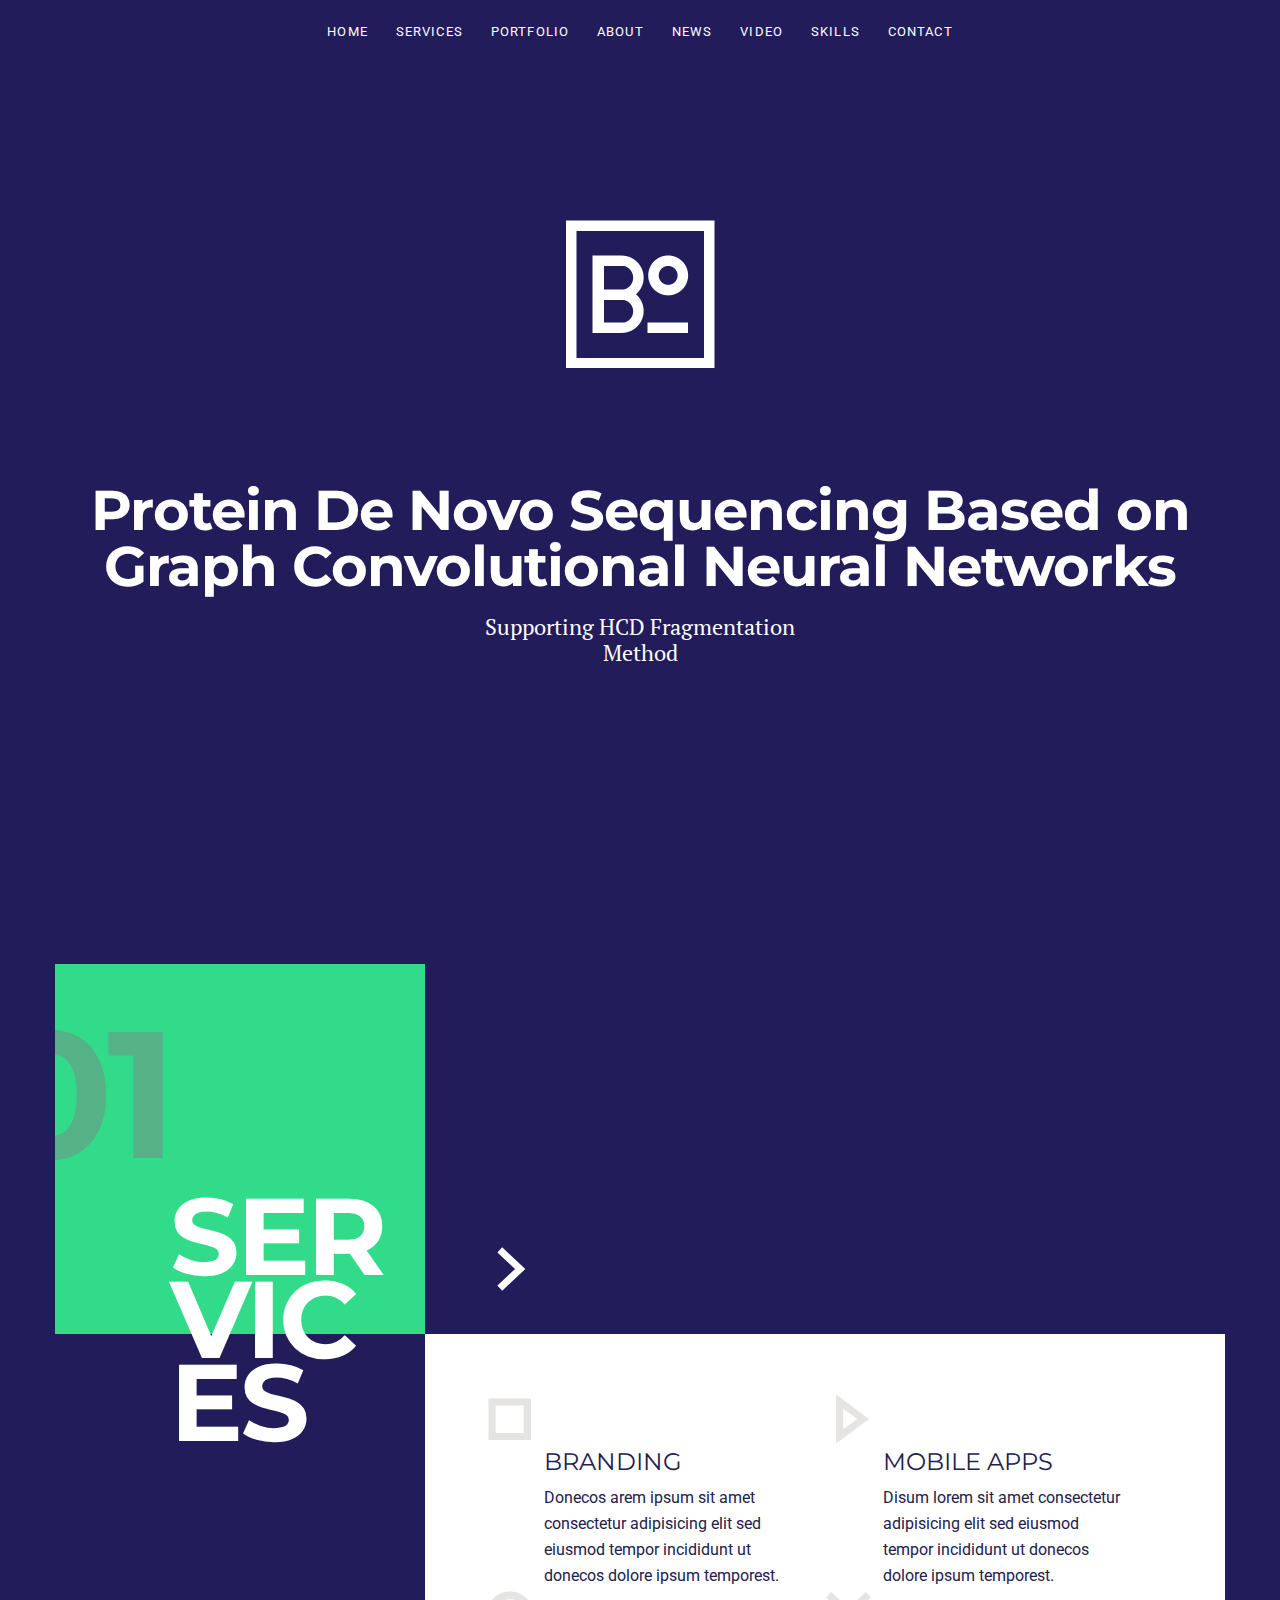
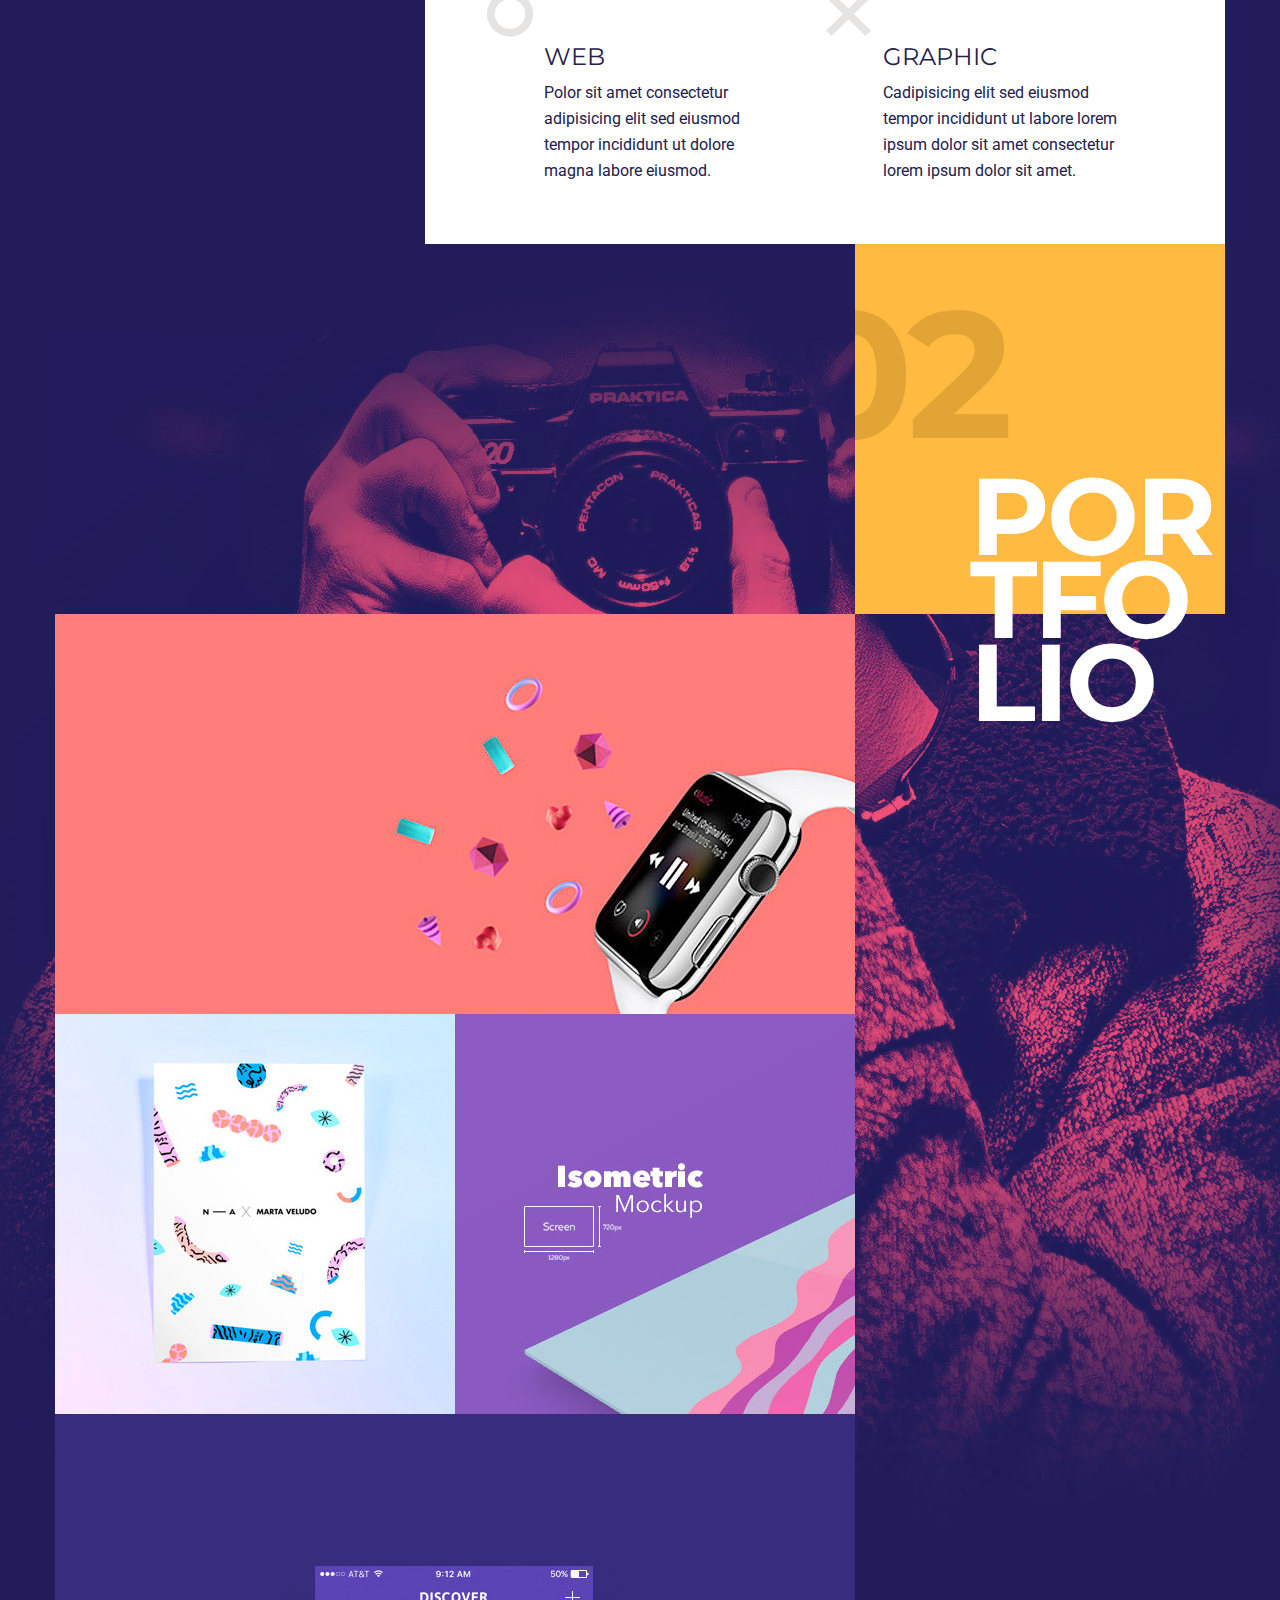
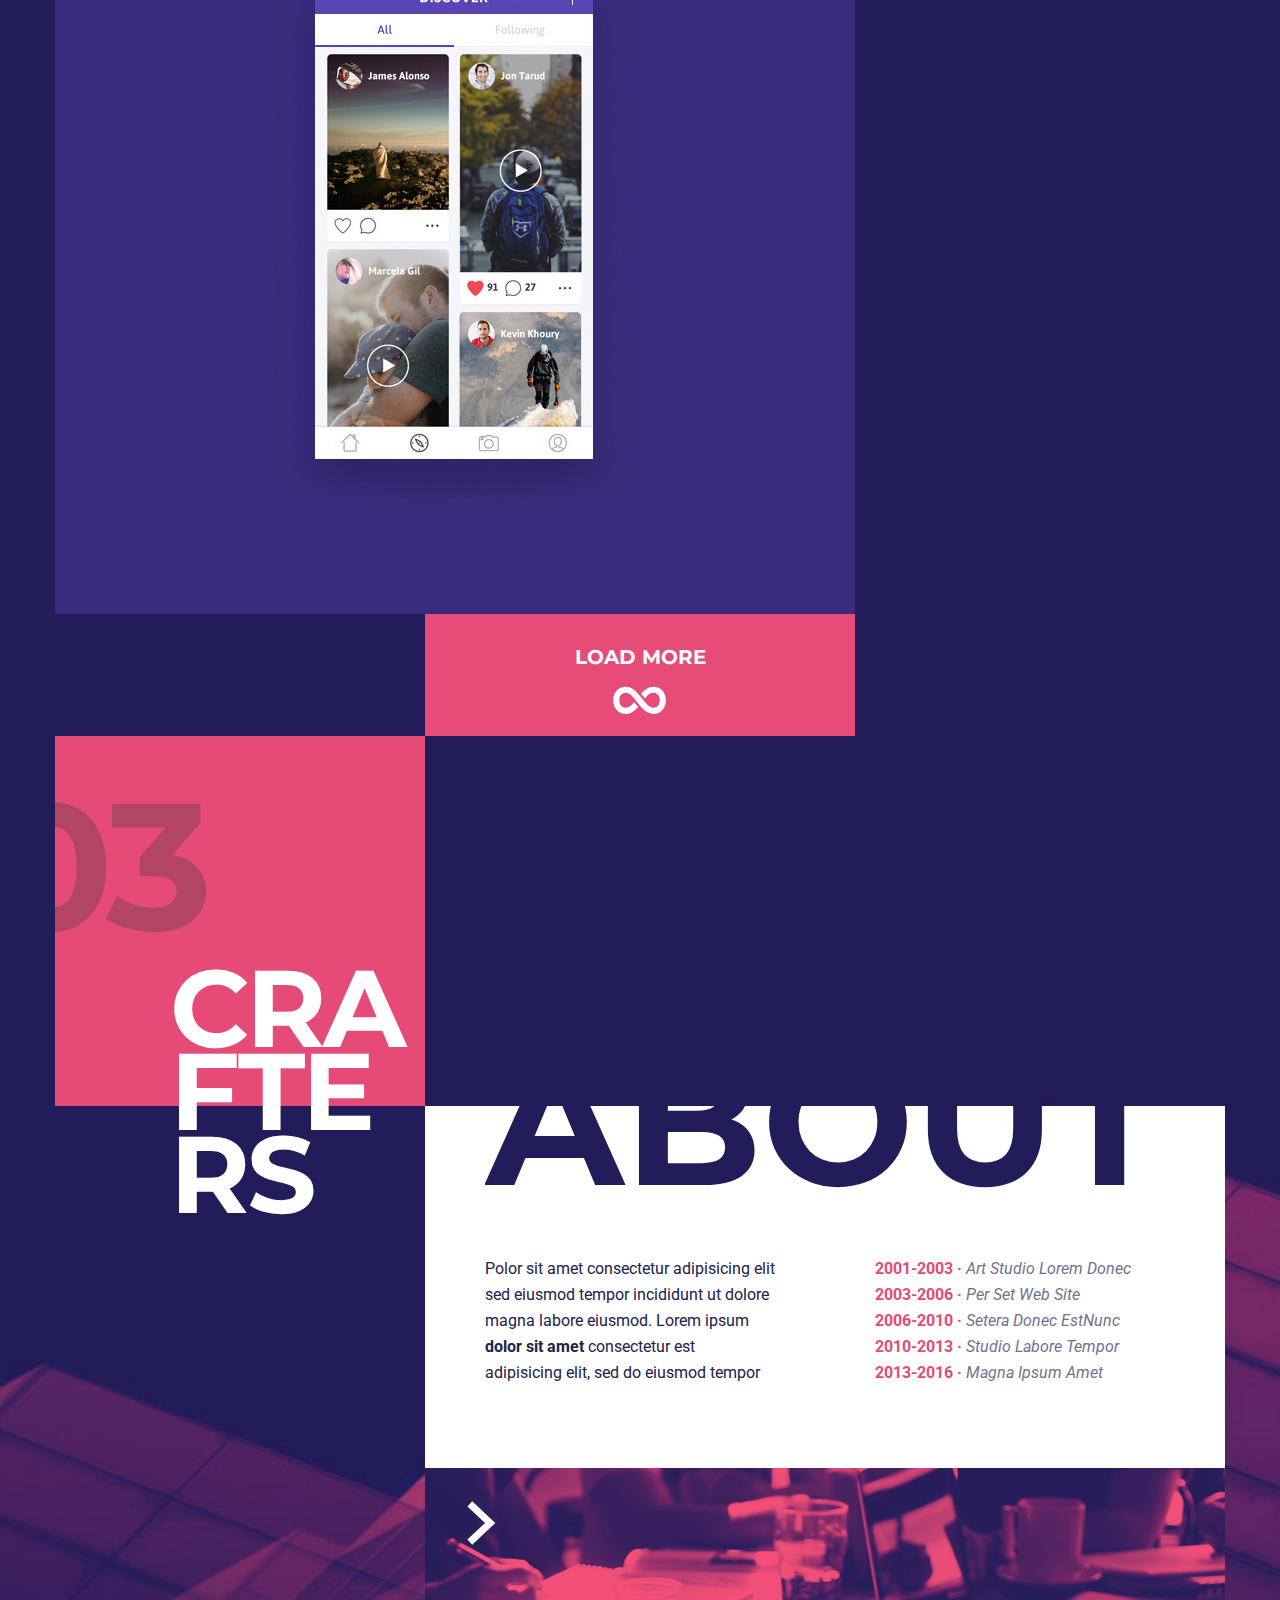
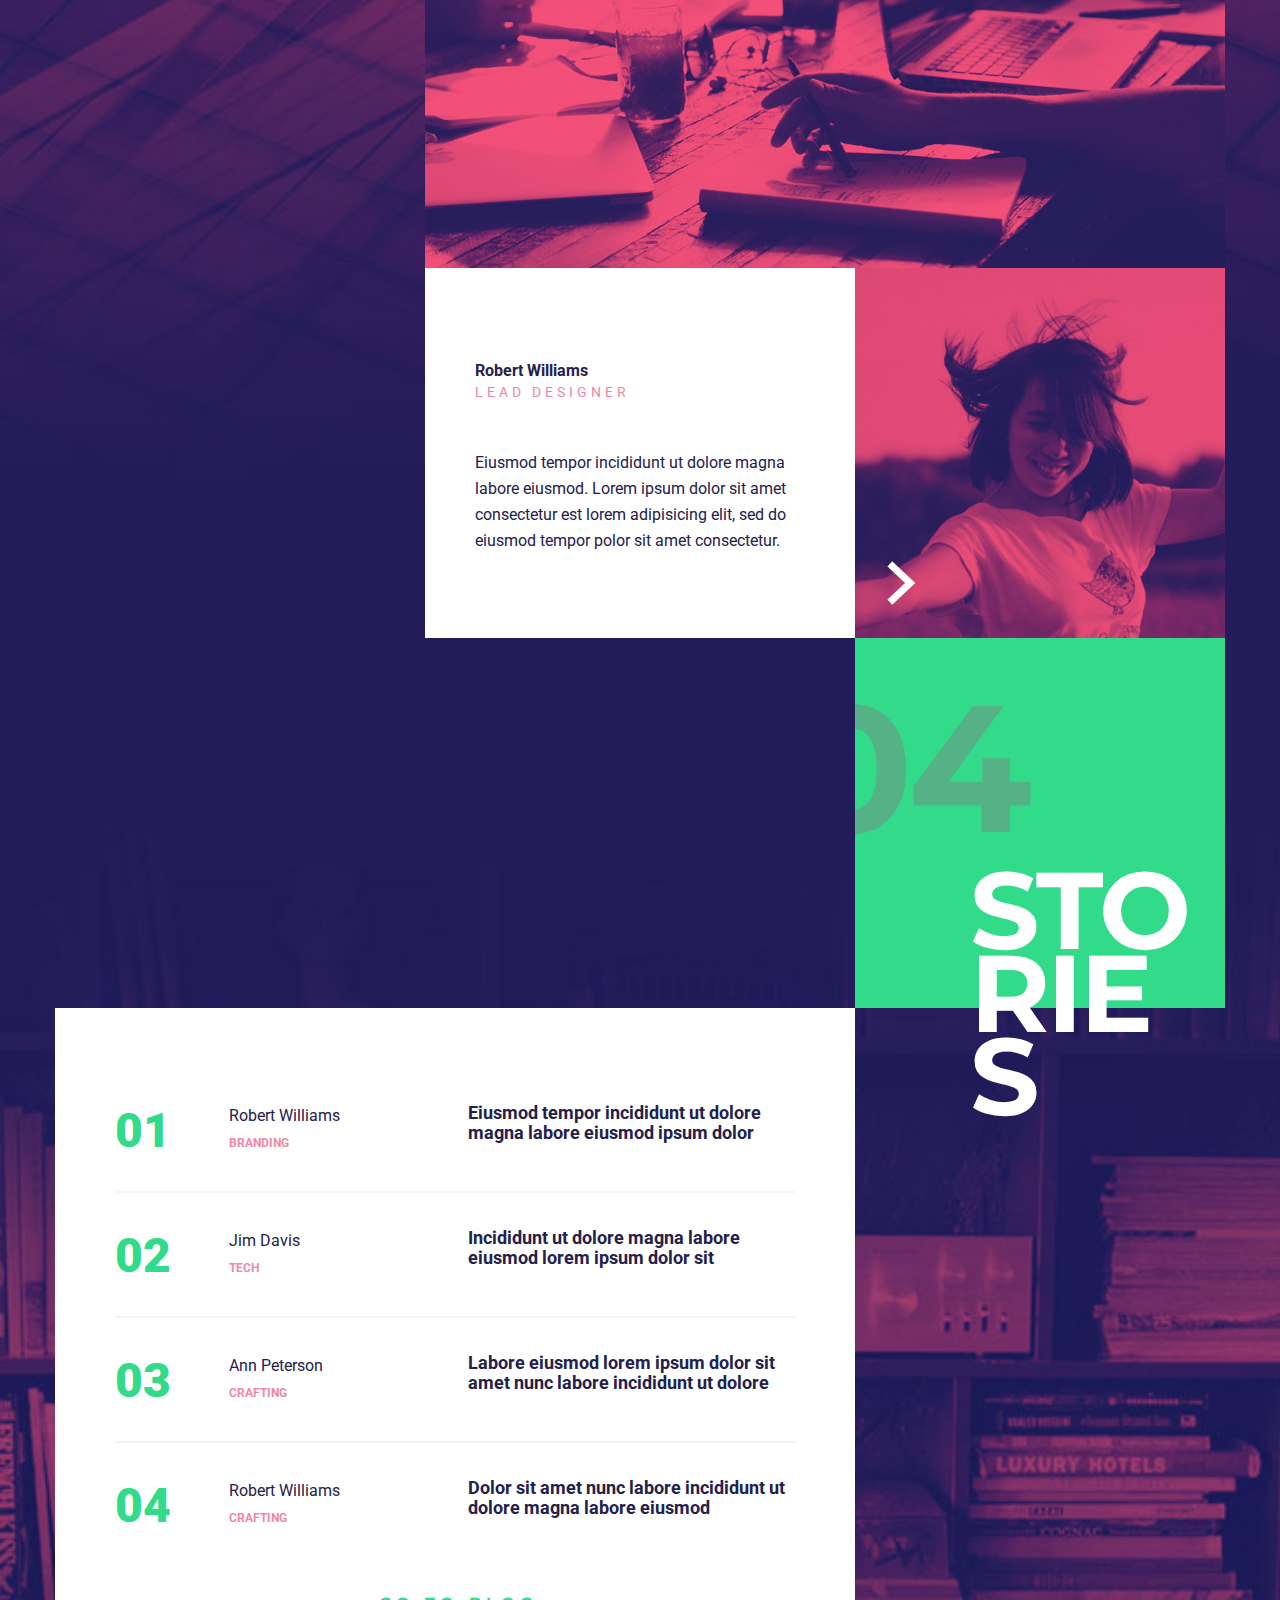
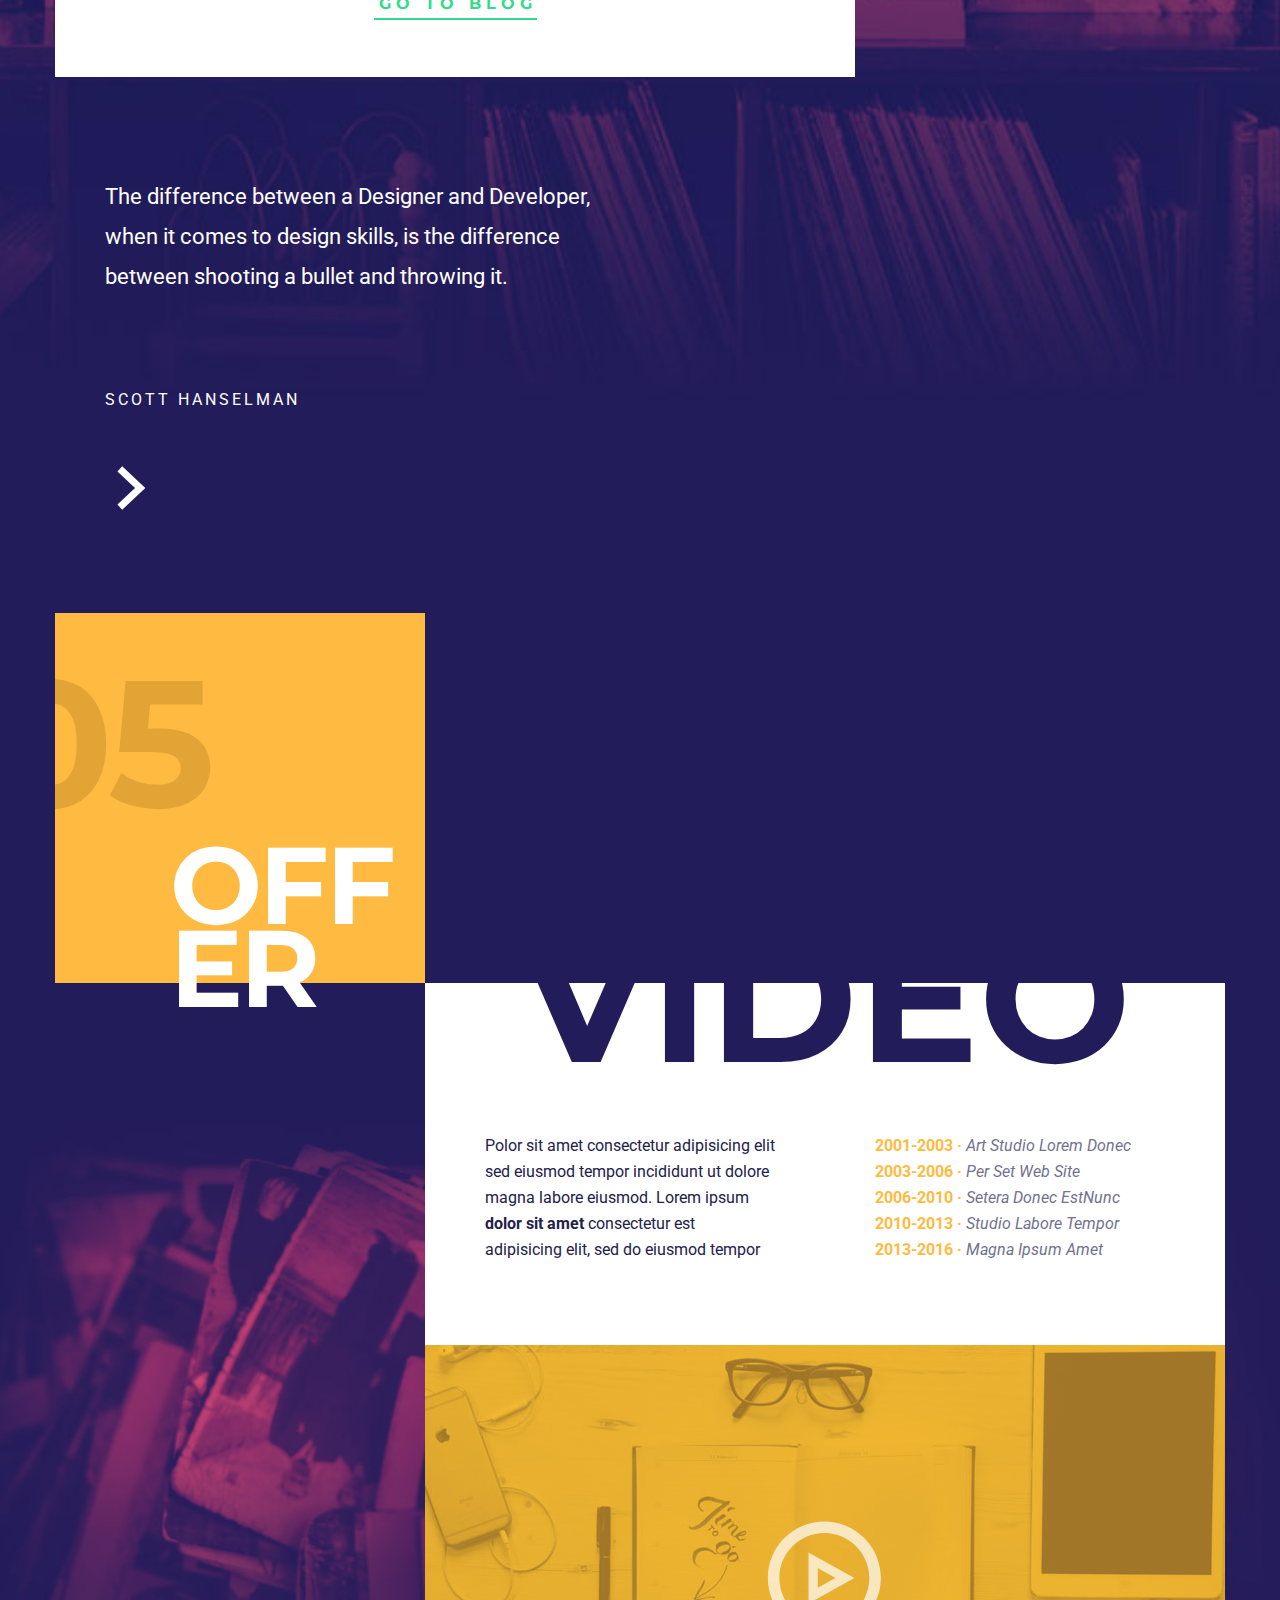
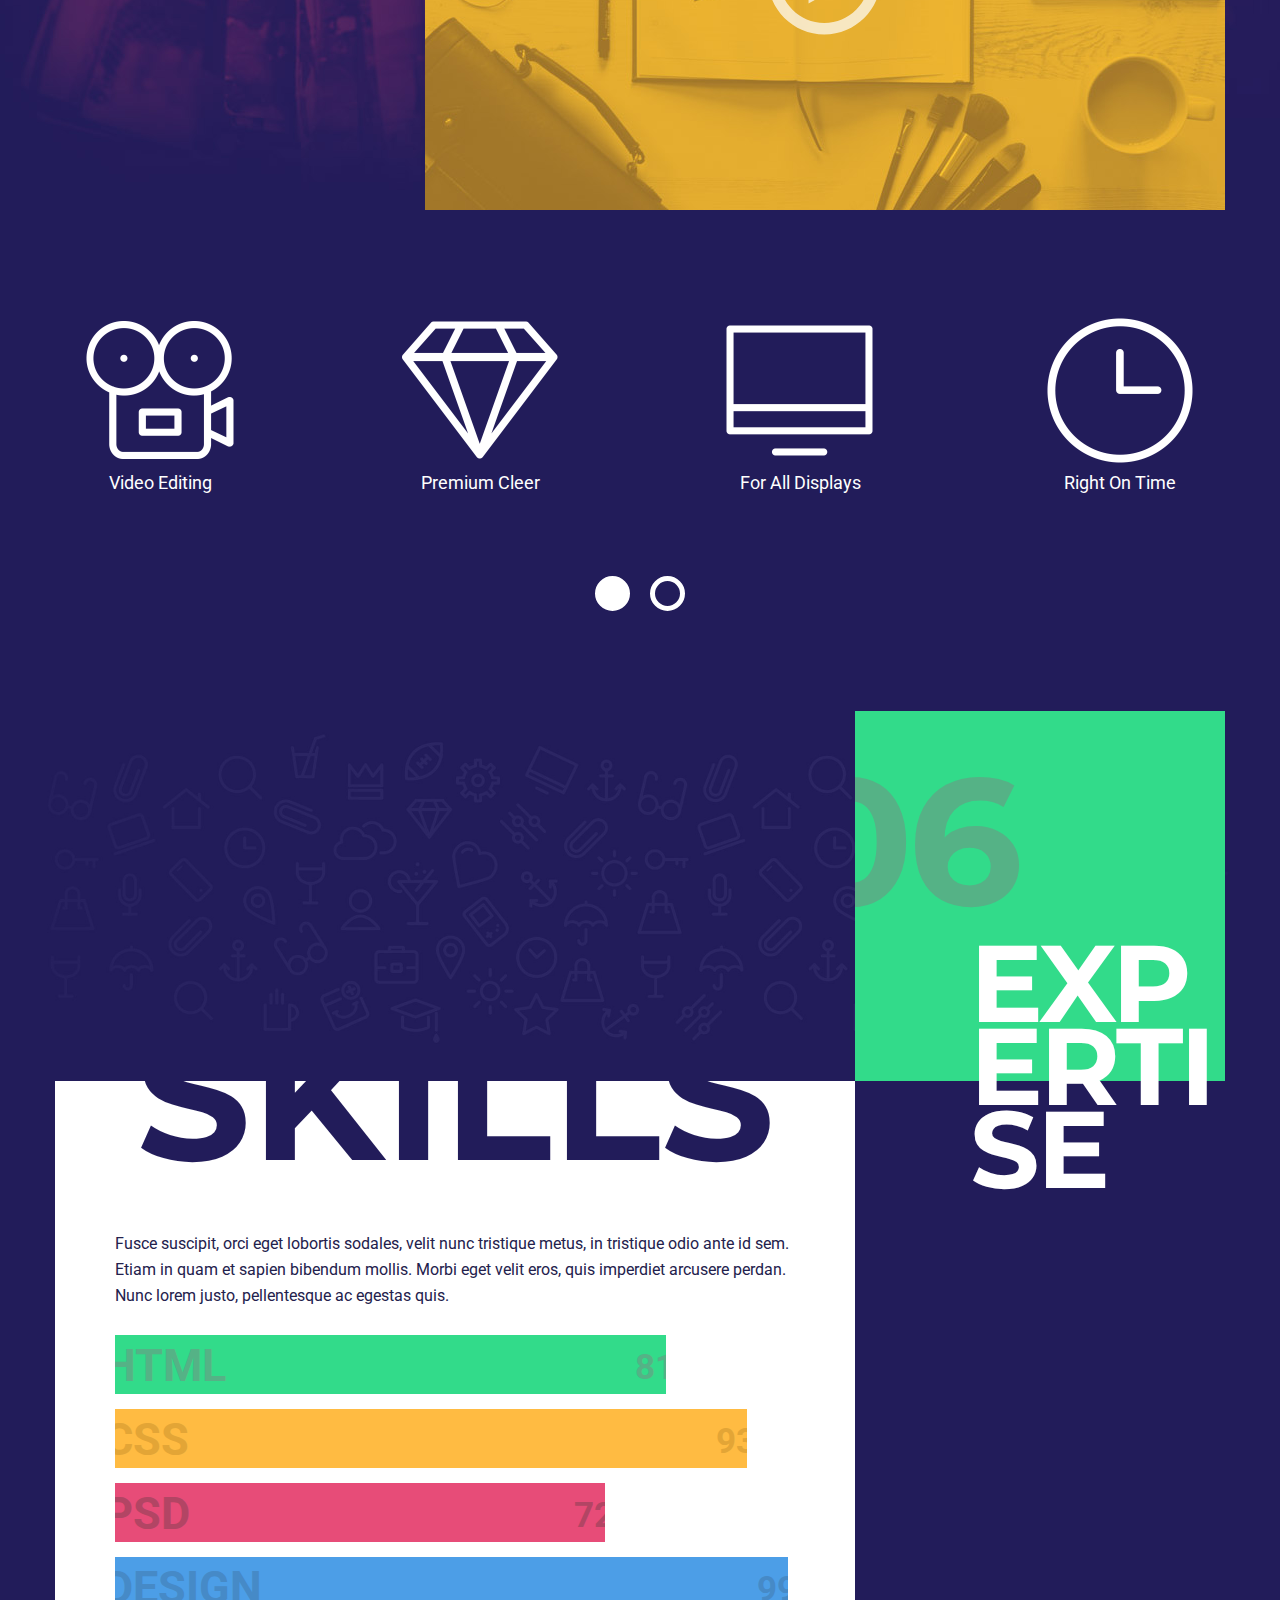
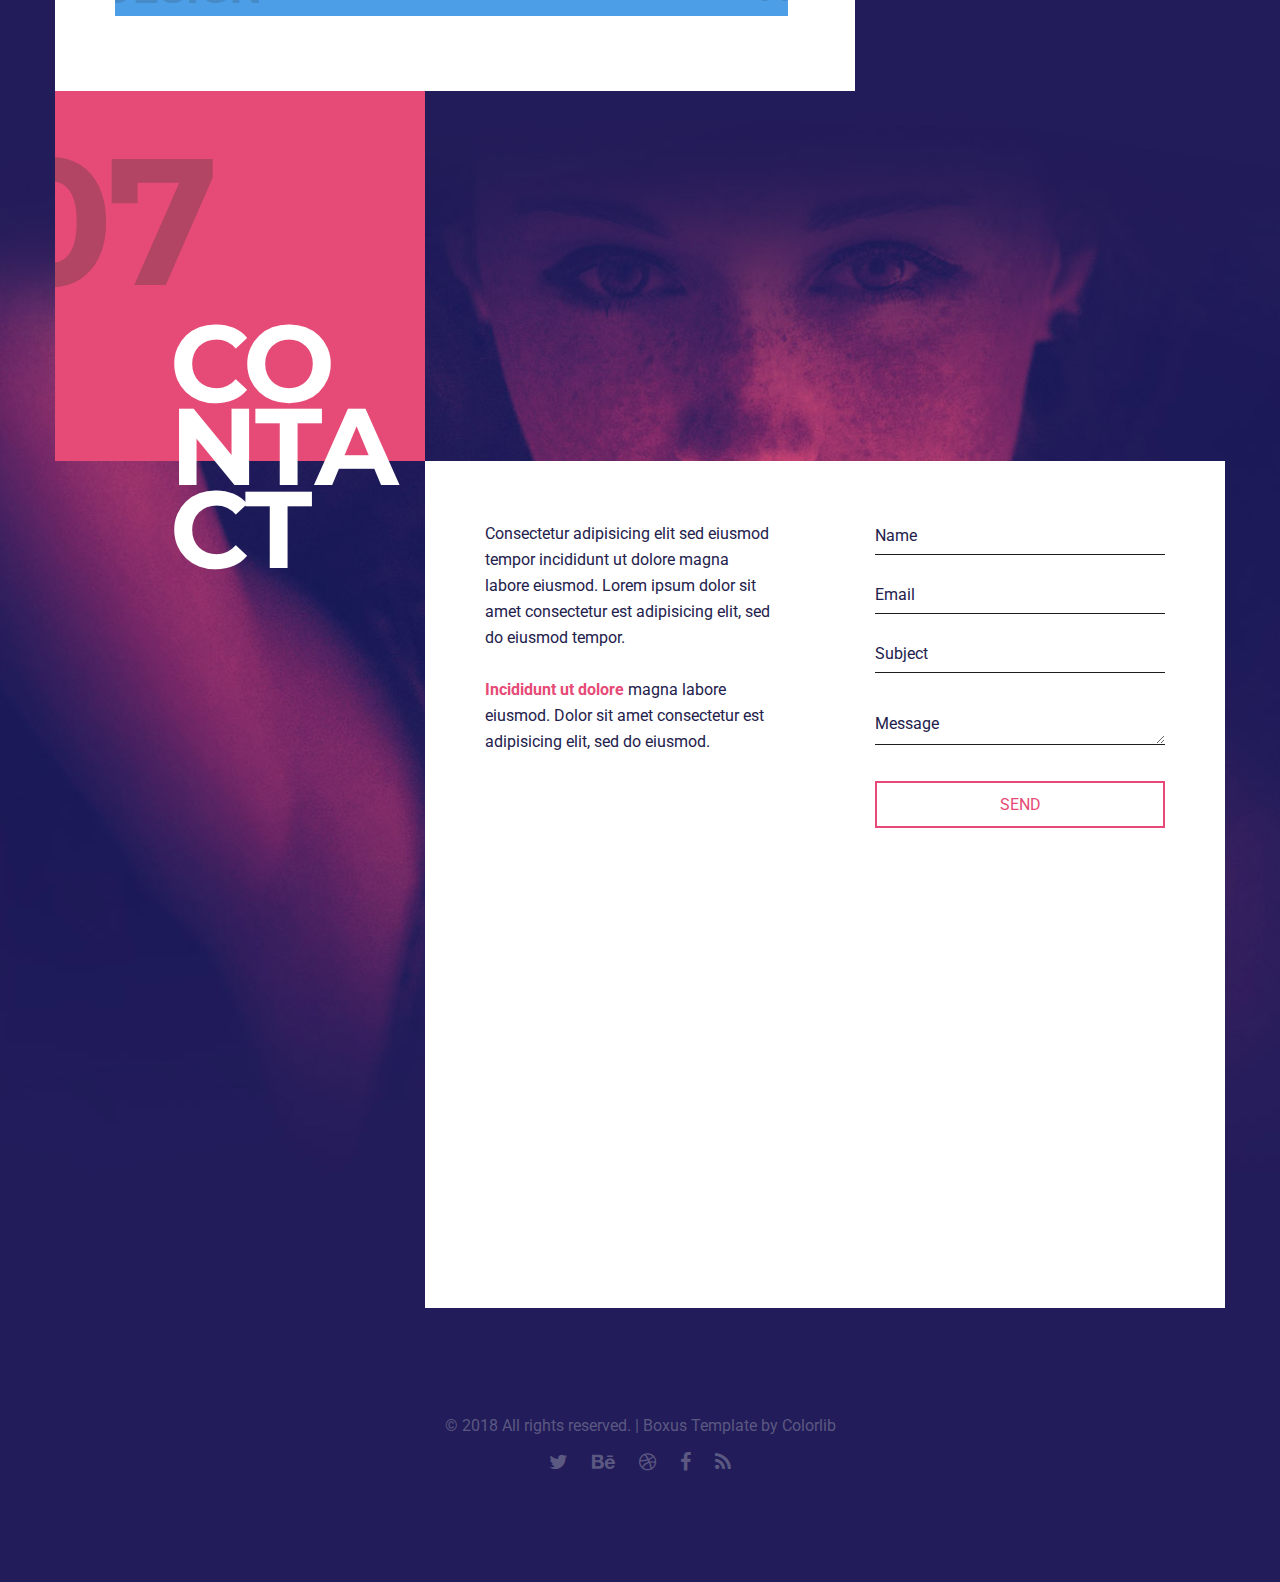
==== commit 3b29d85b: "gcnovo 和蛋白质背景" ====
--- a/index.html
+++ b/index.html
@@ -59,8 +59,8 @@
             <div class="block content-1170 center-relative center-text">
                 <img class="top-logo" src="demo-images/logo.png" alt="Boxus" />
                 <br>
-                <h1 class="big-title">We Craft Awesome Web And <span>Graphic Design Solutions</span></h1>
-                <p class="title-desc">Support bright students today for a better tomorrow</p>
+                <h1 class="big-title">Protein De Novo Sequencing Based on <span>Graph Convolutional Neural Networks</span></h1>
+                <p class="title-desc">Supporting HCD Fragmentation Method</p>
             </div>
         </div>
         
--- a/style.css
+++ b/style.css
@@ -260,7 +260,7 @@
     padding-bottom: 170px;
     min-height: calc(100vh - 170px);
     background-color: #221c5a; 
-    background-image:url(demo-images/background_img_01b.jpg); 
+    background-image:url(images/OIP.jpg);
     background-repeat: repeat; 
     background-position: center top; 
     background-size: cover;
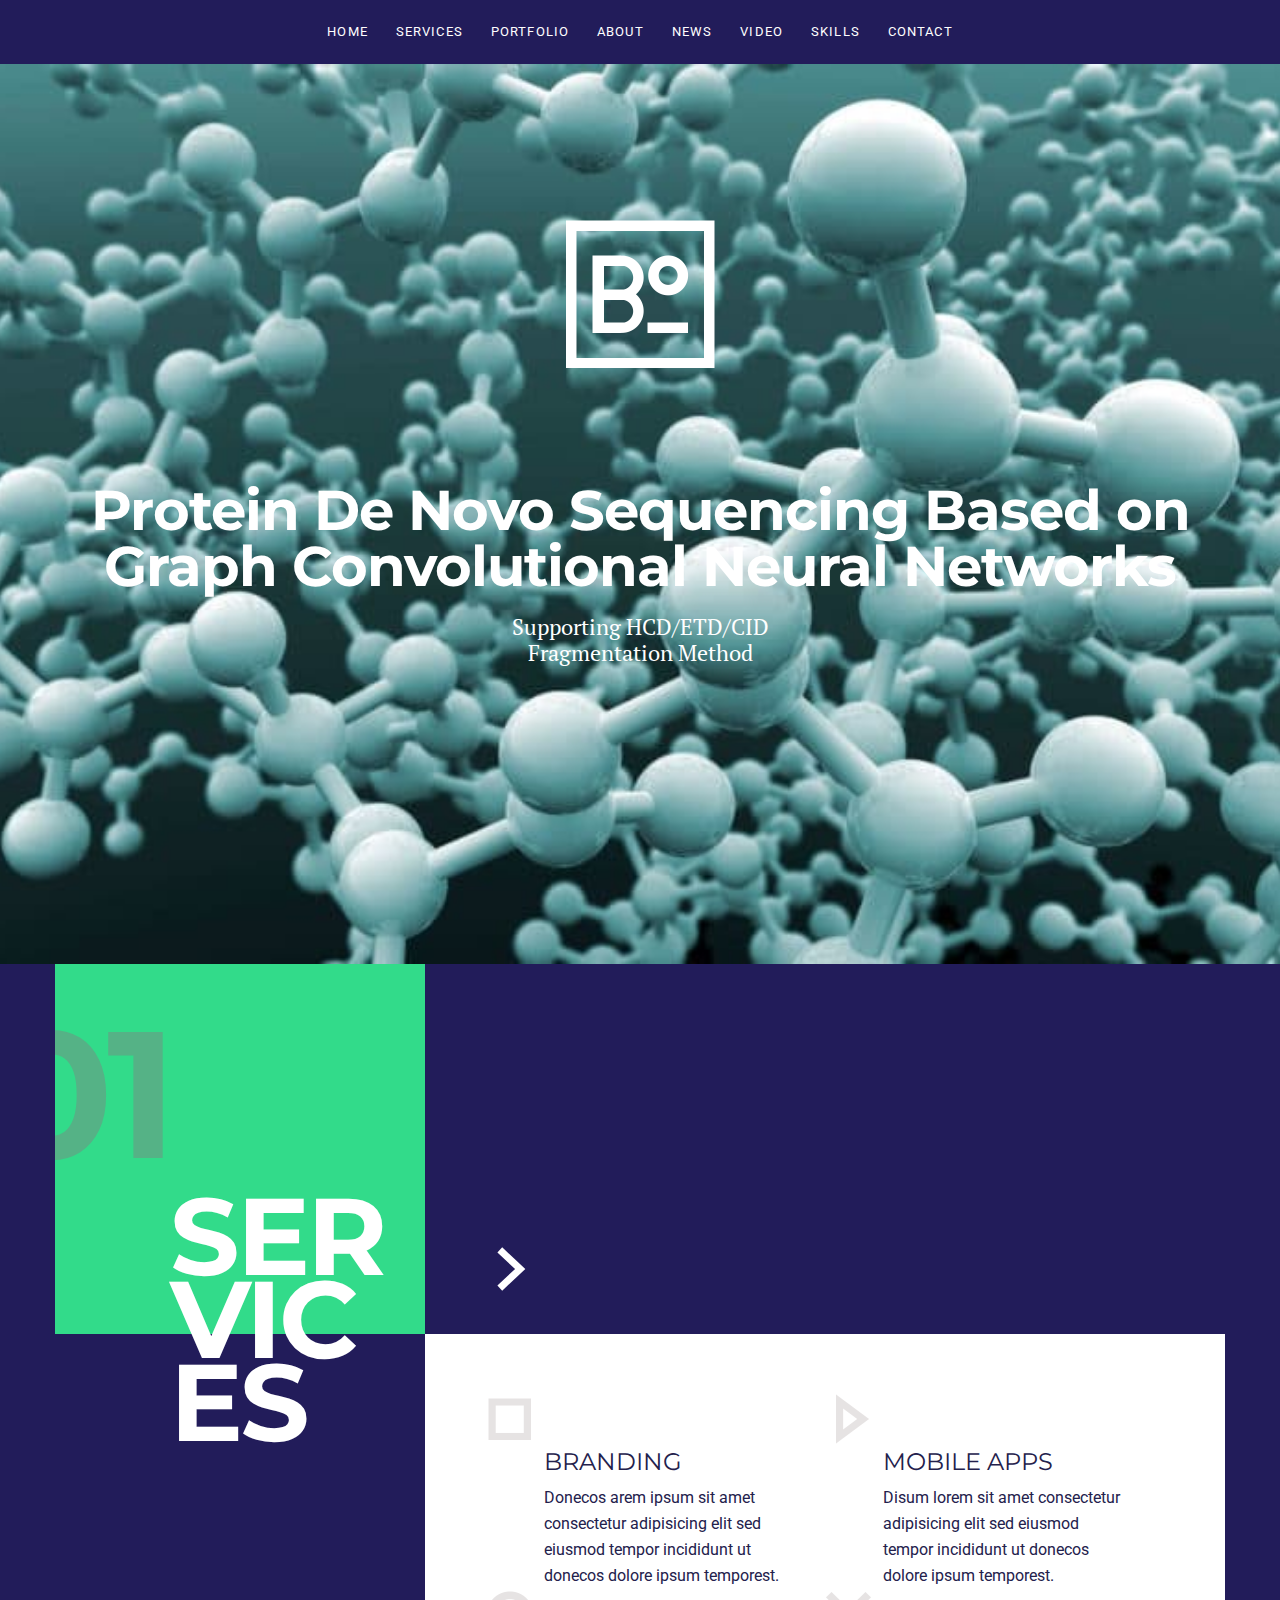
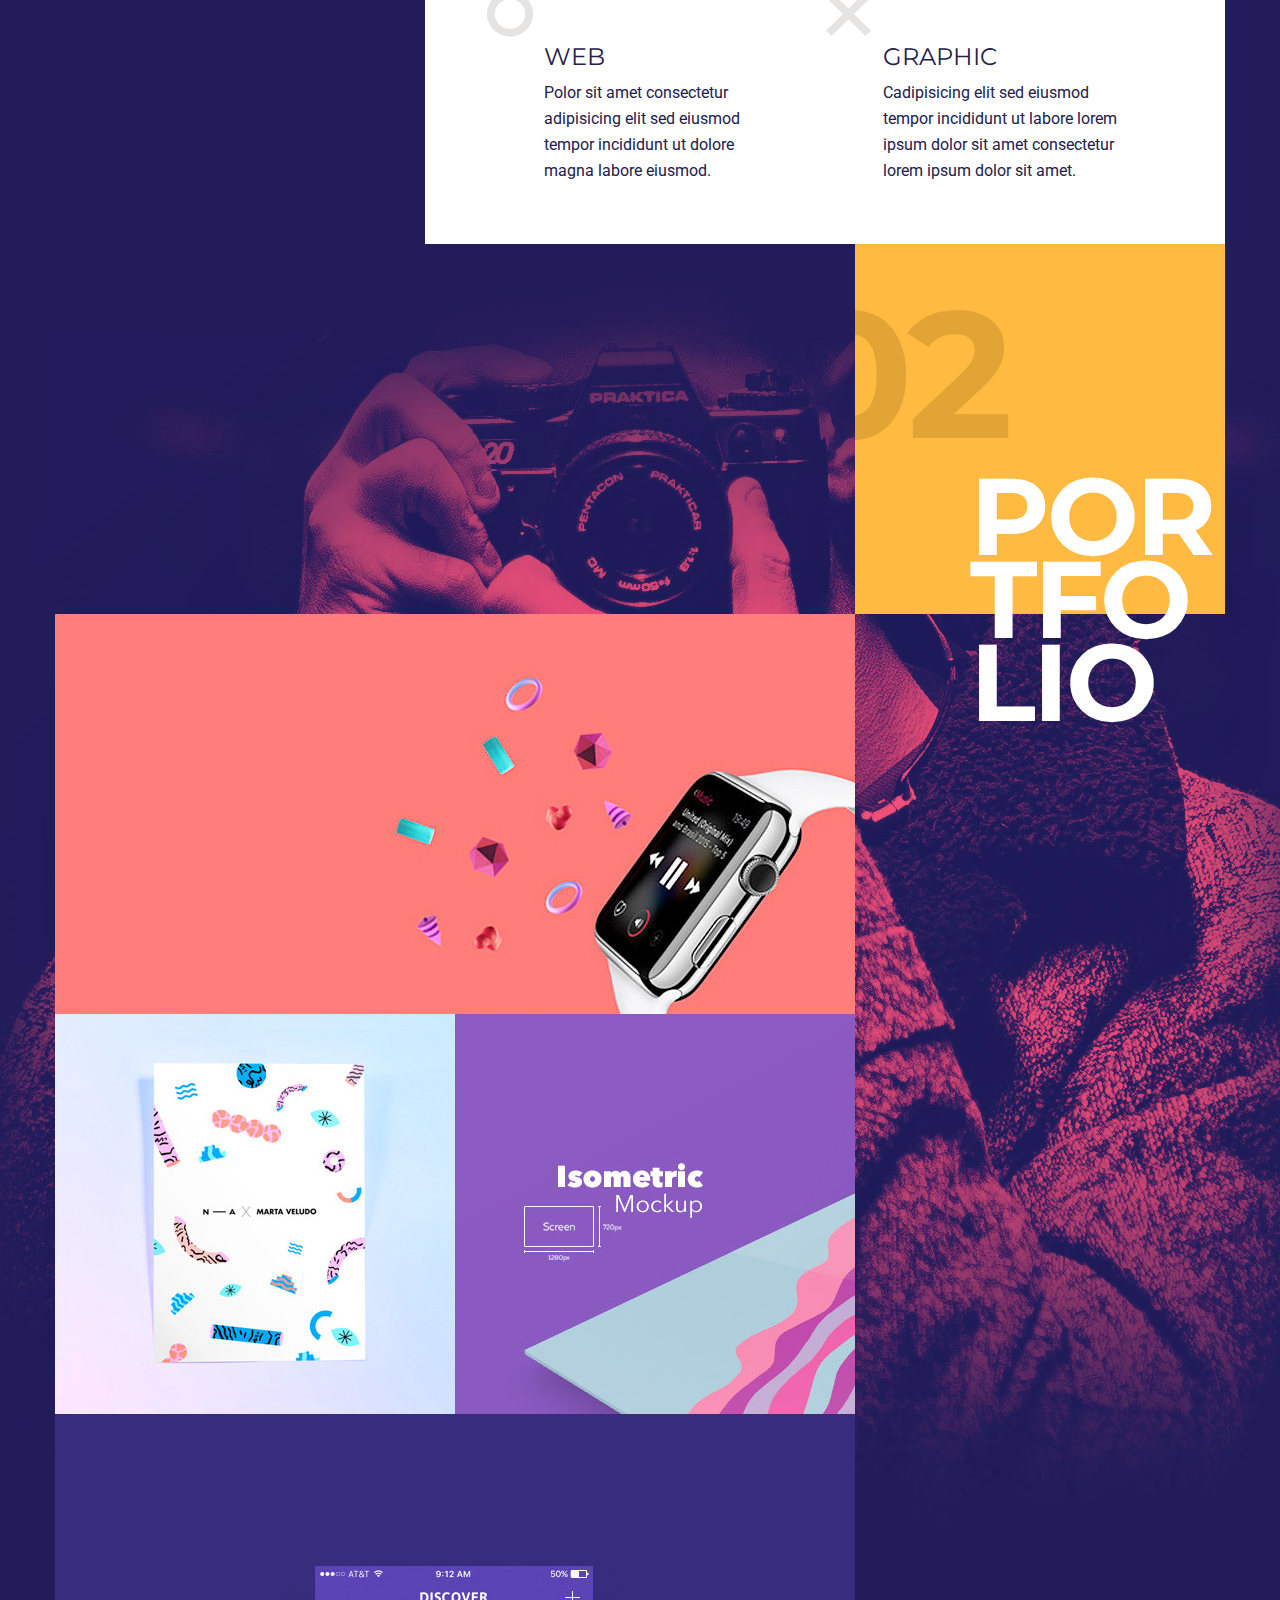
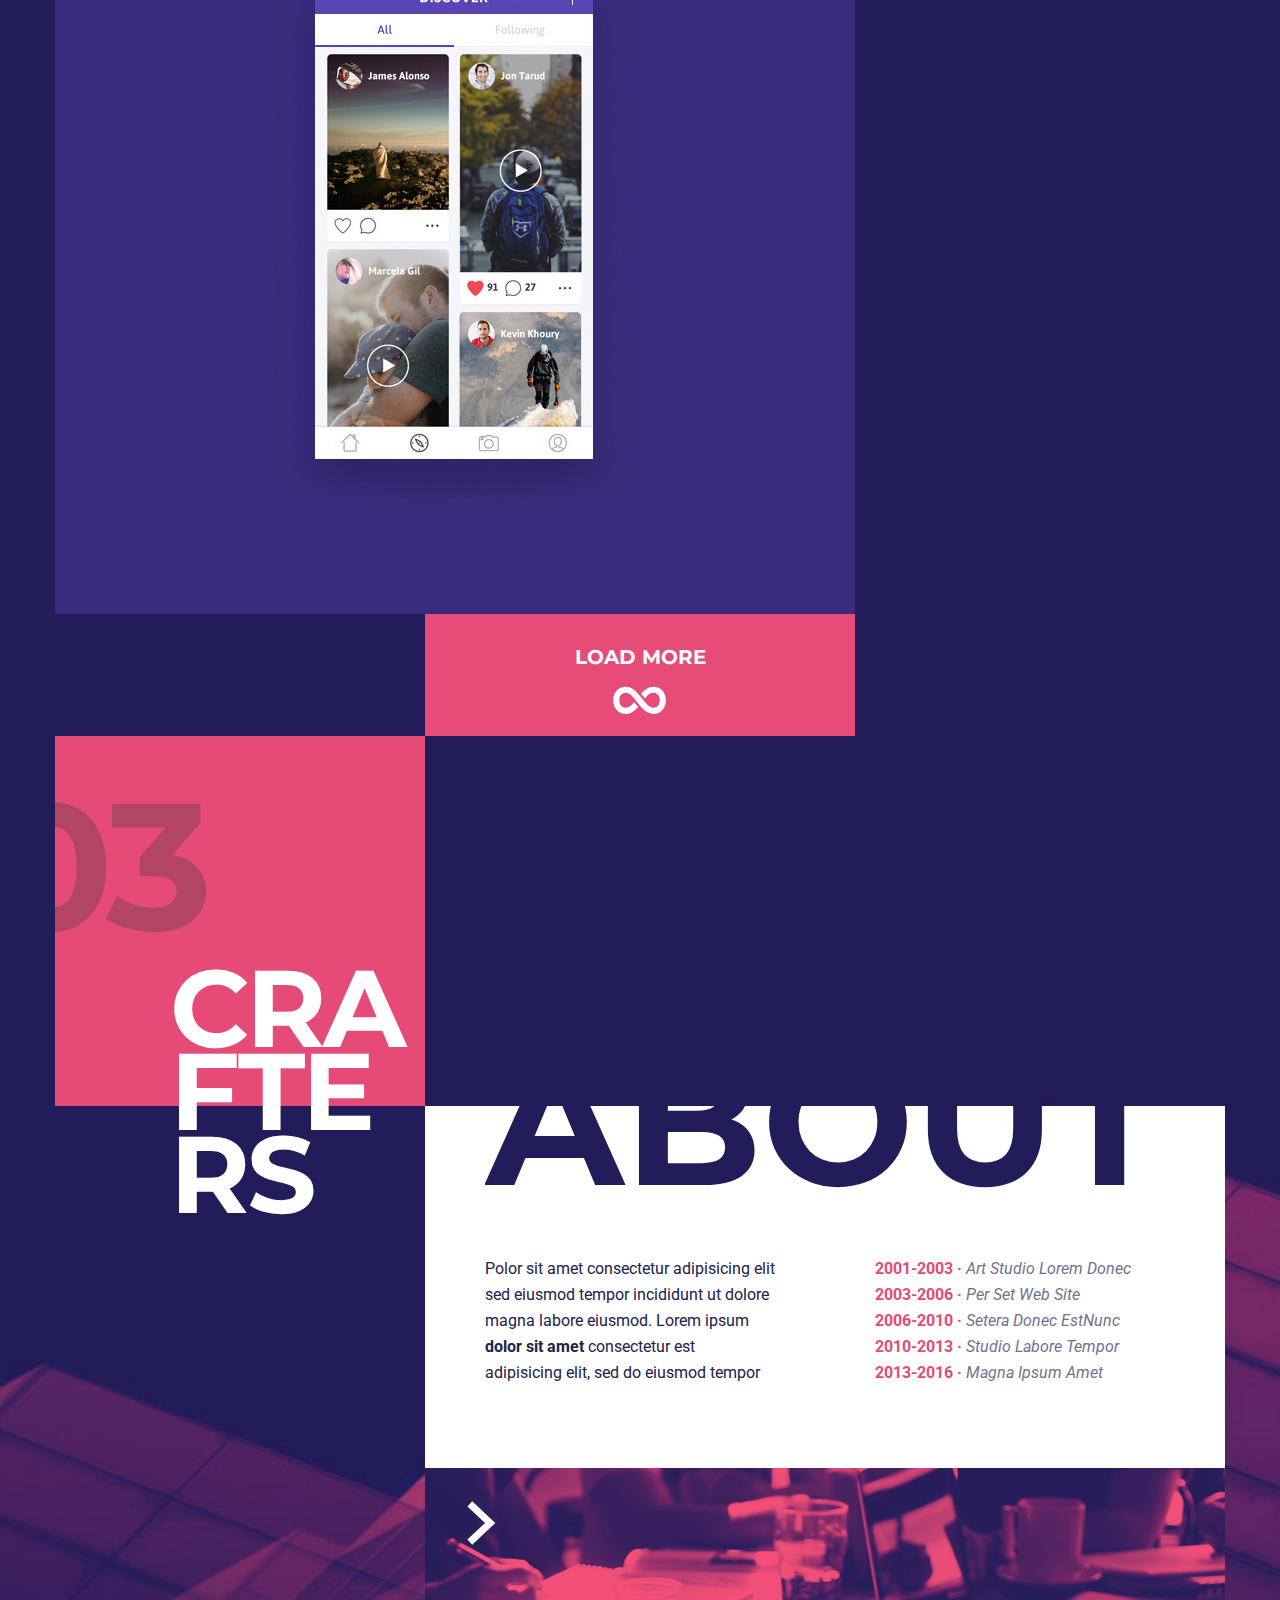
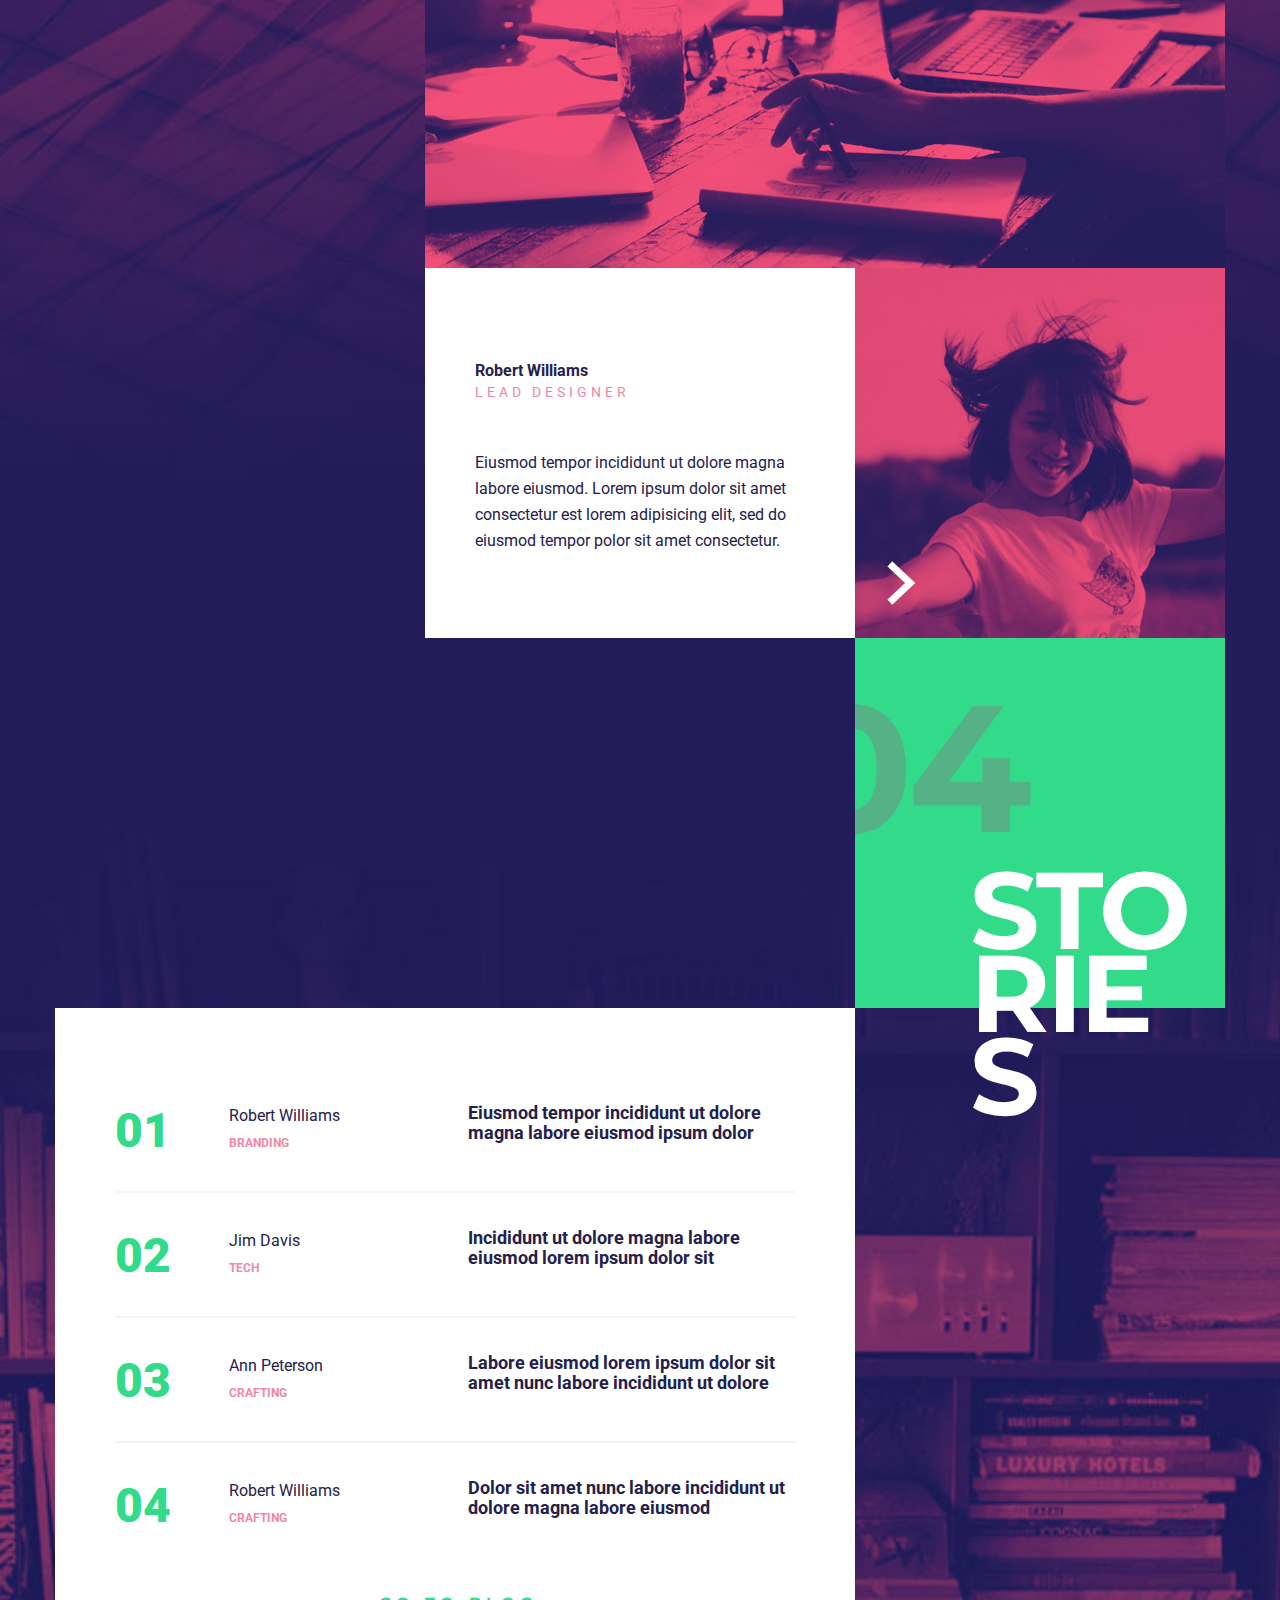
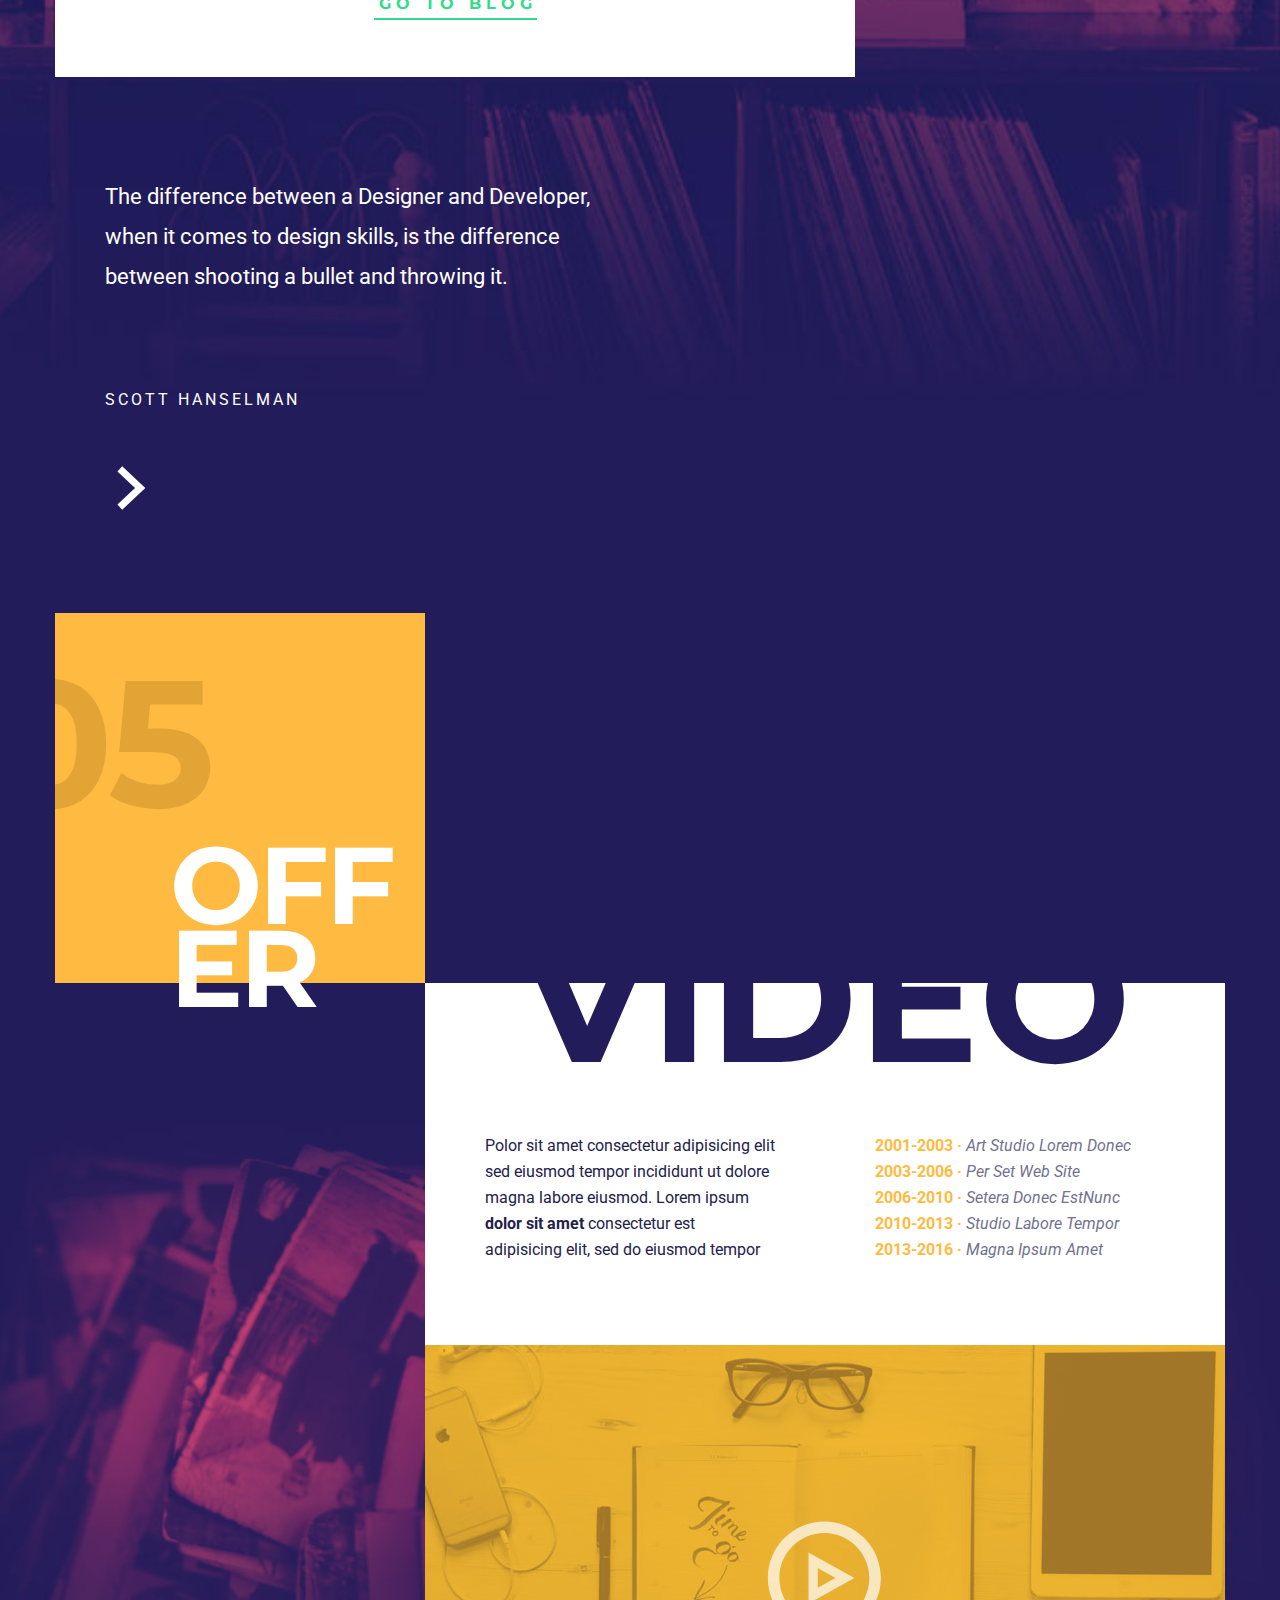
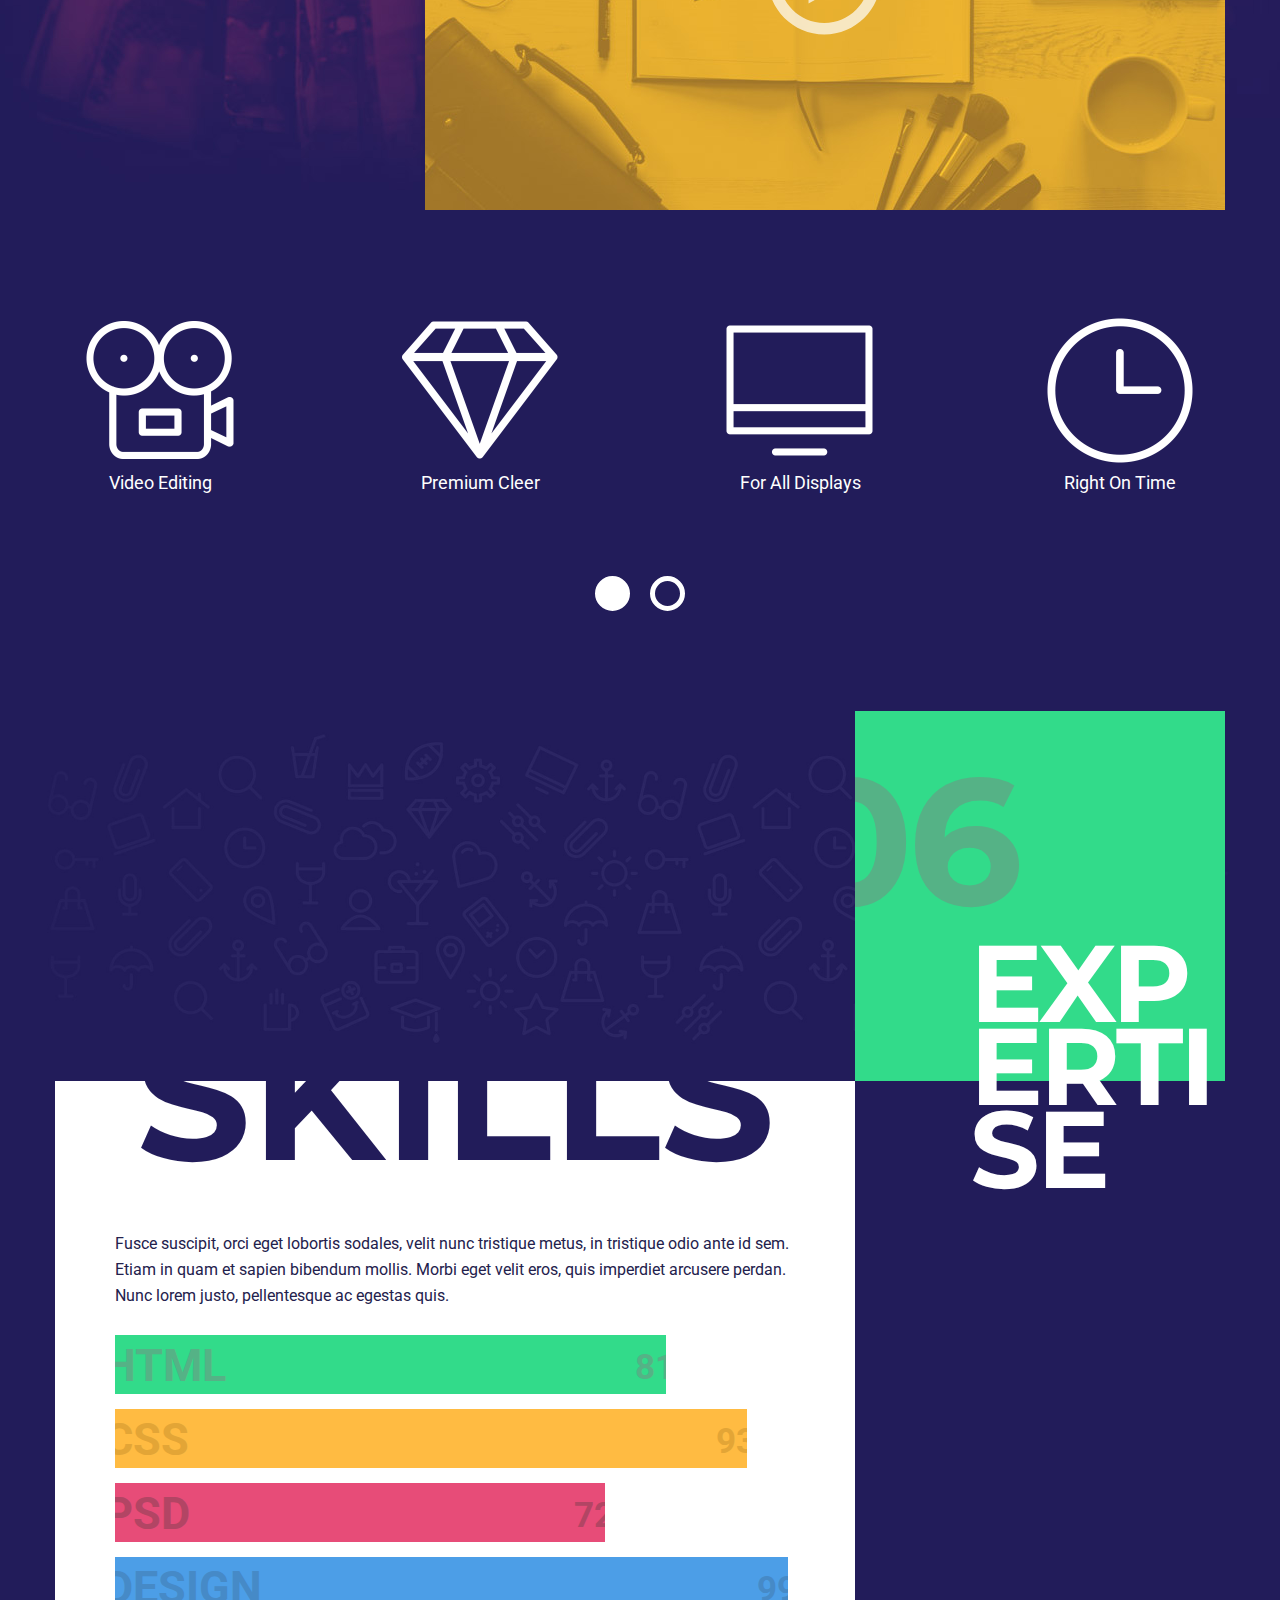
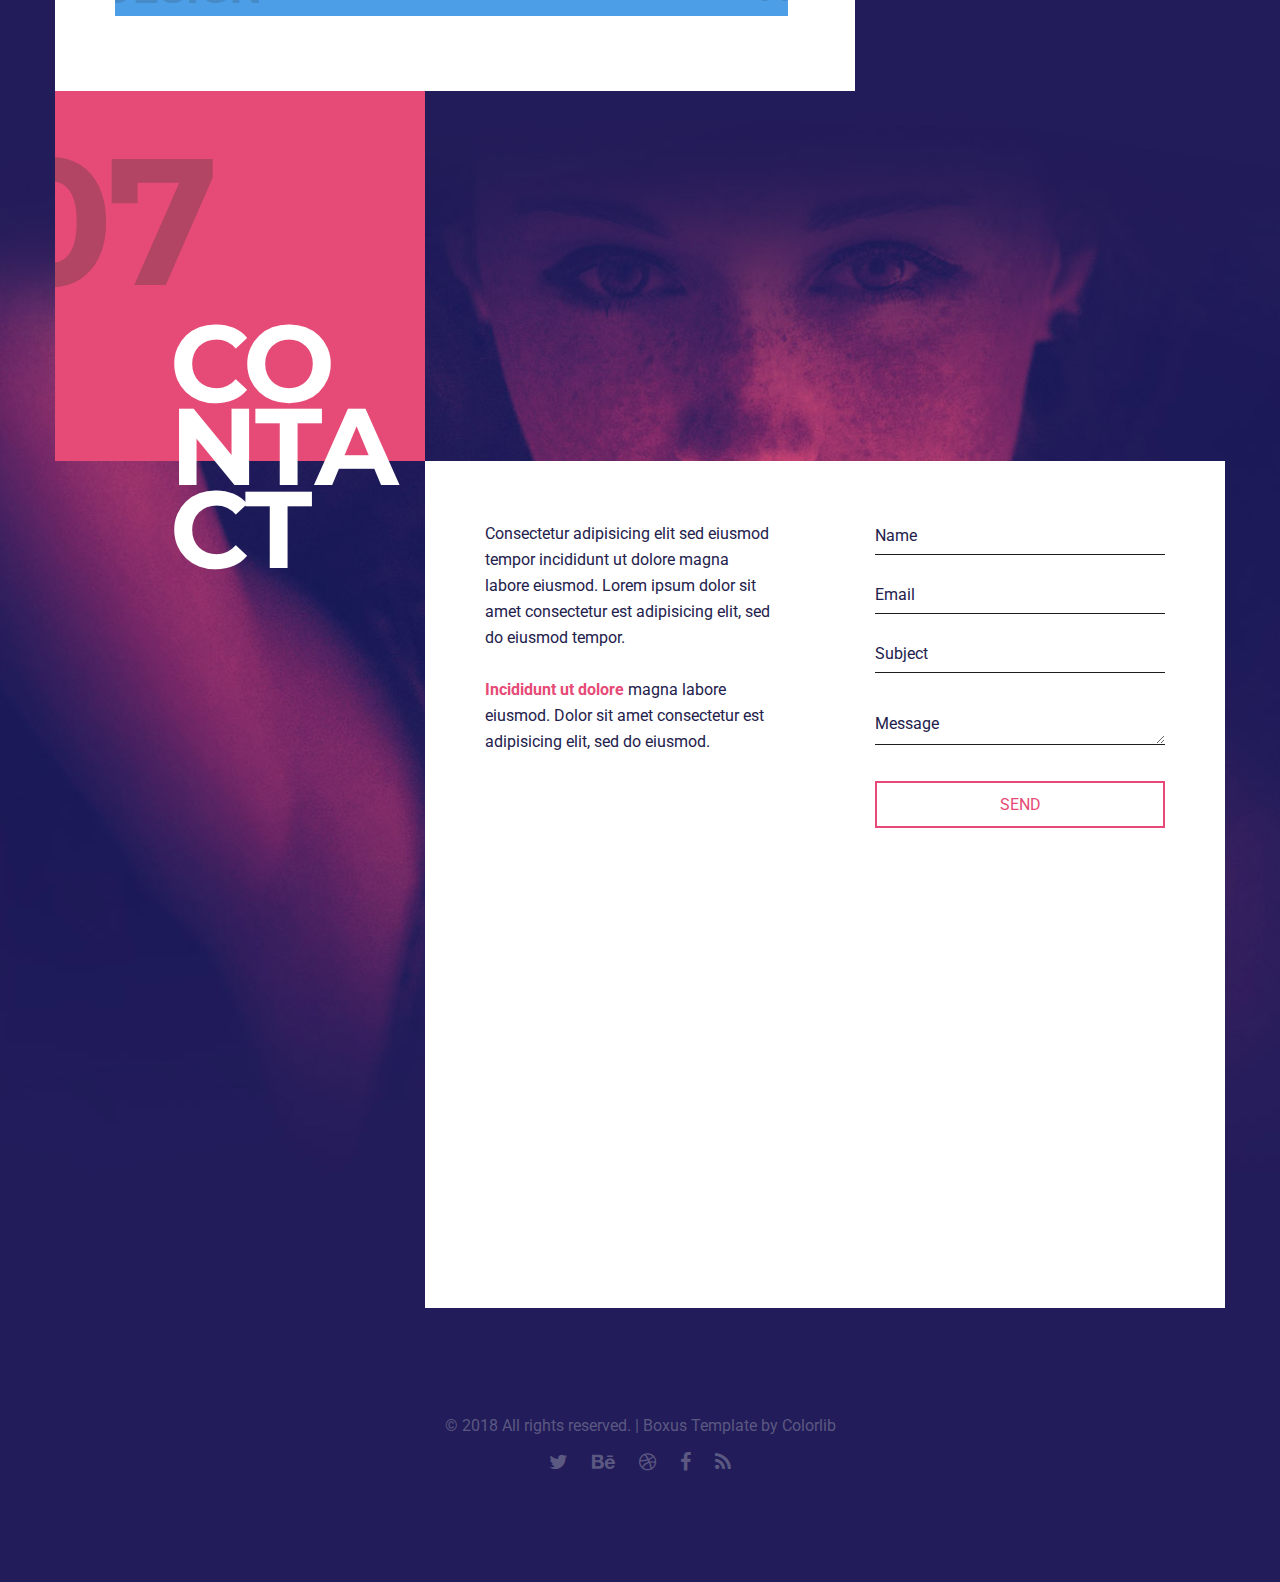
==== commit 3b9d6dca: "修改文字" ====
--- a/index.html
+++ b/index.html
@@ -60,7 +60,7 @@
                 <img class="top-logo" src="demo-images/logo.png" alt="Boxus" />
                 <br>
                 <h1 class="big-title">Protein De Novo Sequencing Based on <span>Graph Convolutional Neural Networks</span></h1>
-                <p class="title-desc">Supporting HCD Fragmentation Method</p>
+                <p class="title-desc">Supporting HCD/ETD/CID Fragmentation Method</p>
             </div>
         </div>
         
--- a/style.css
+++ b/style.css
@@ -260,7 +260,7 @@
     padding-bottom: 170px;
     min-height: calc(100vh - 170px);
     background-color: #221c5a; 
-    background-image:url(images/OIP.jpg);
+    background-image:url(images/iStock-173596847-768x488.jpg);
     background-repeat: repeat; 
     background-position: center top; 
     background-size: cover;
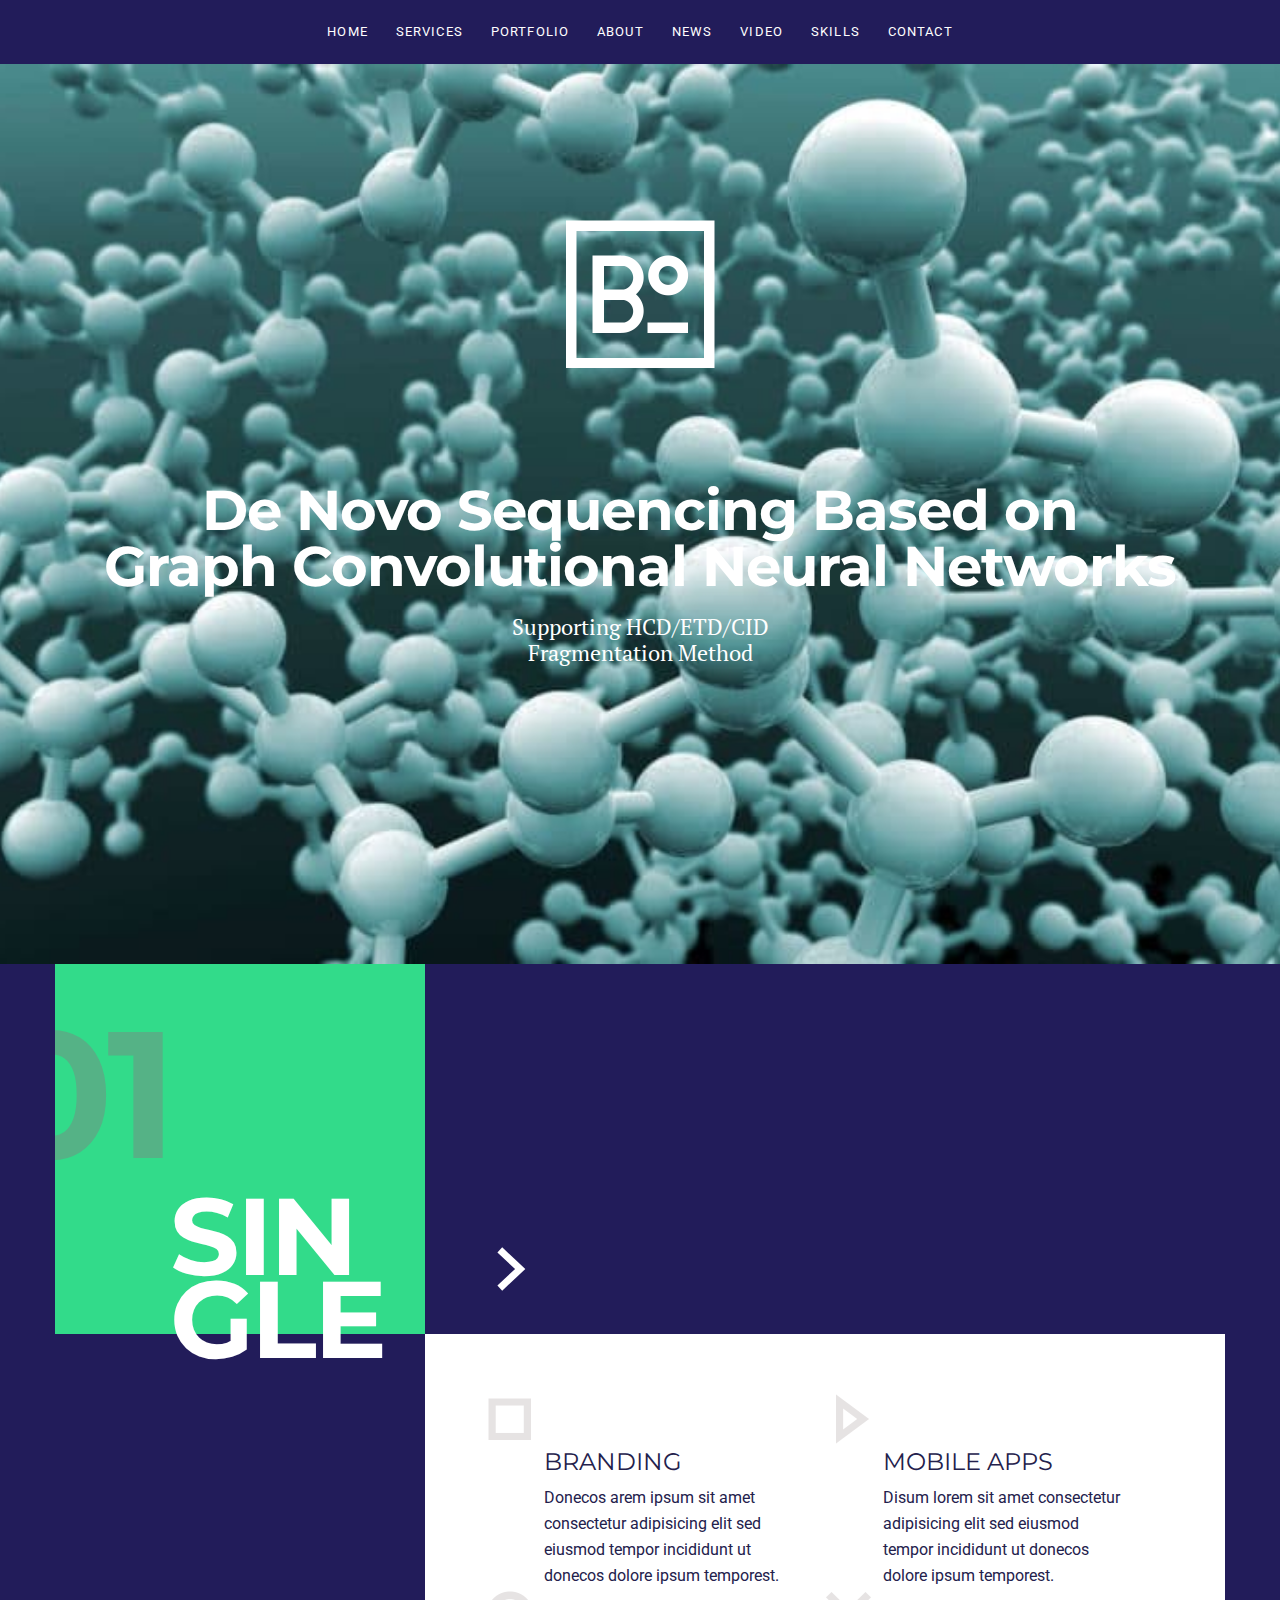
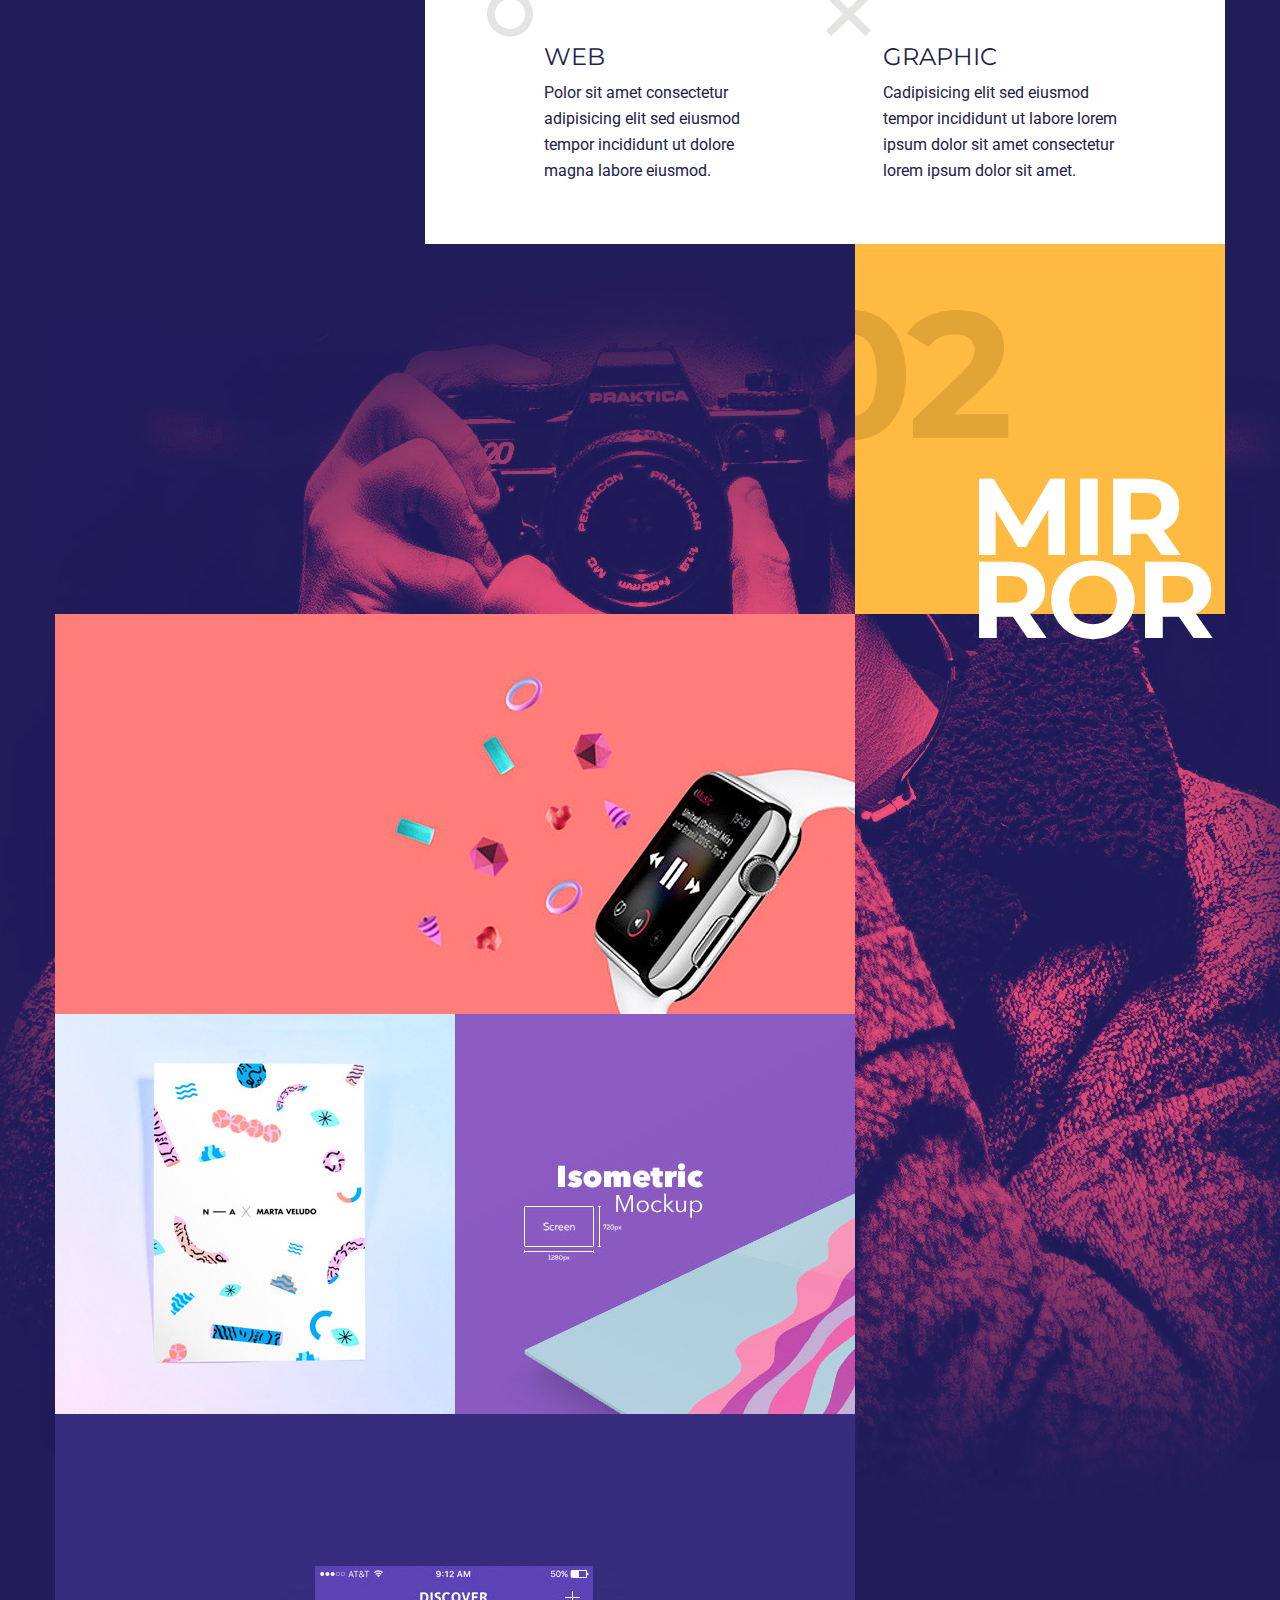
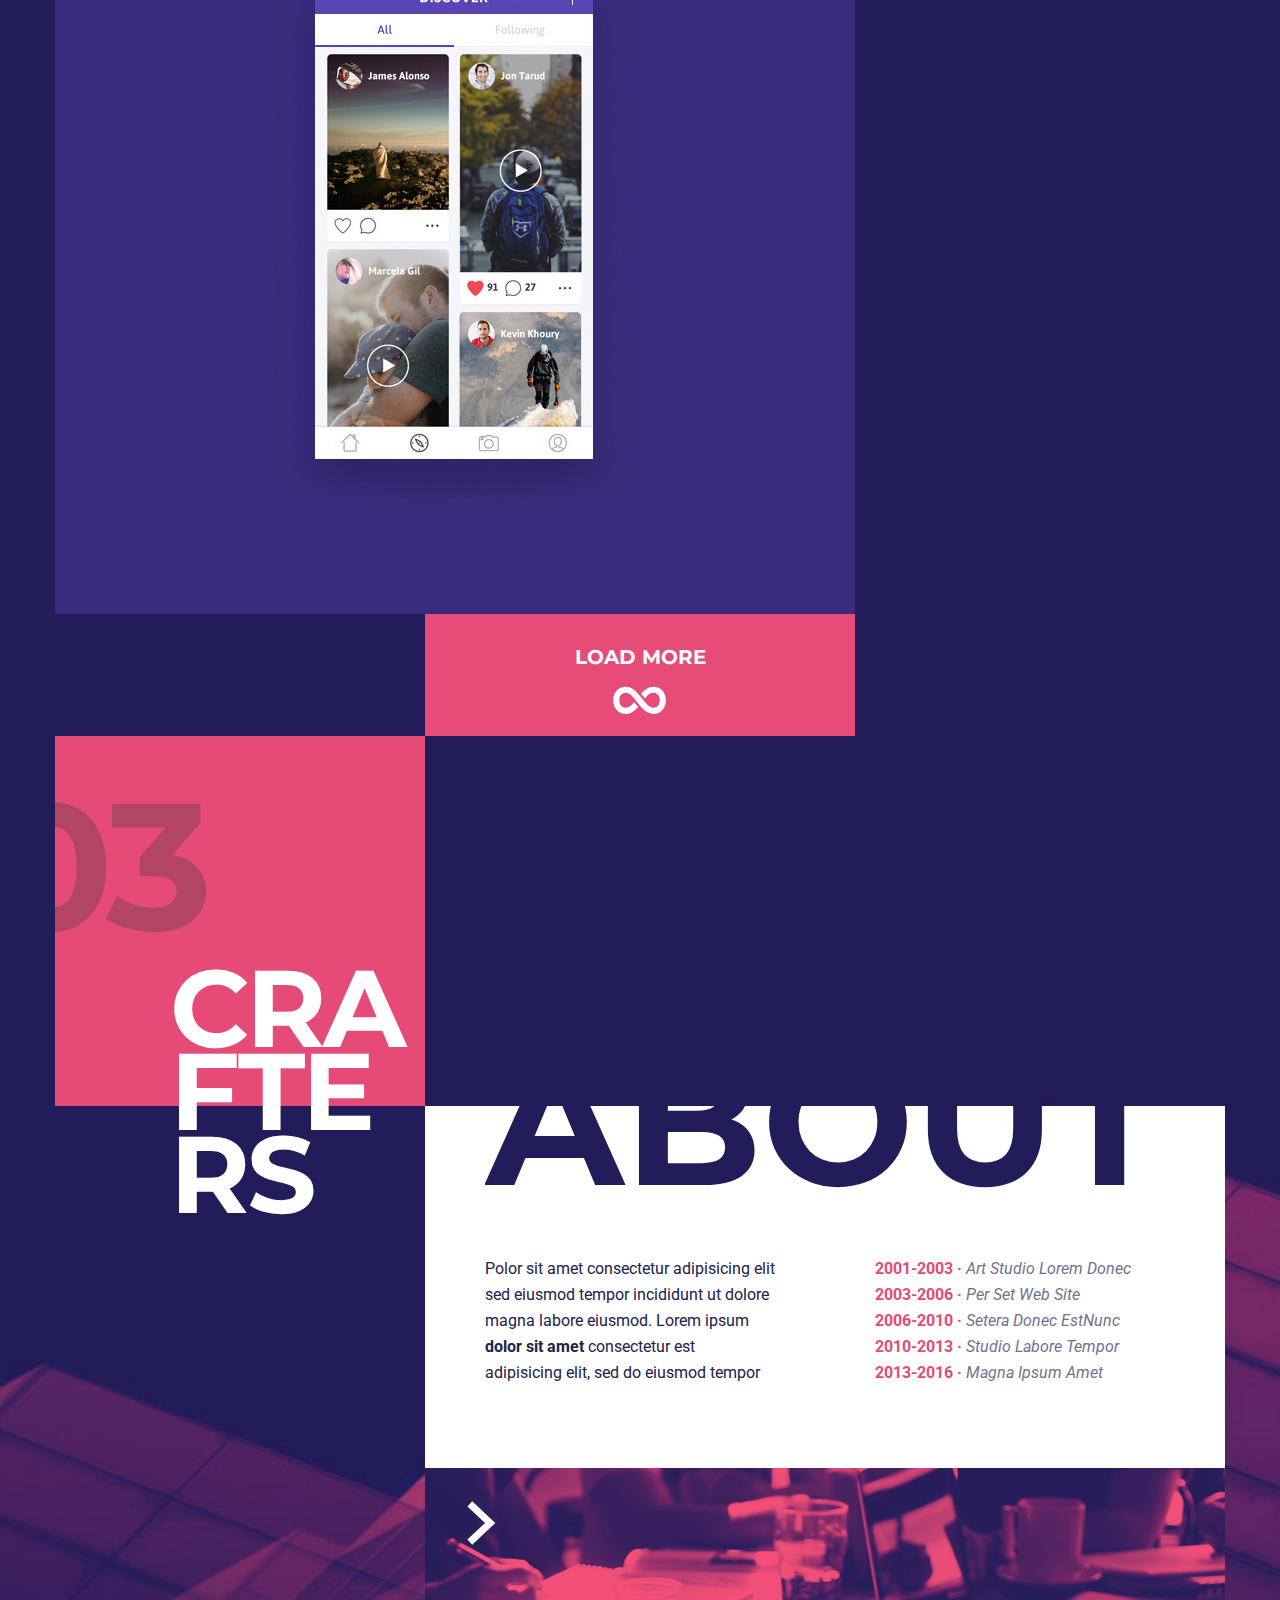
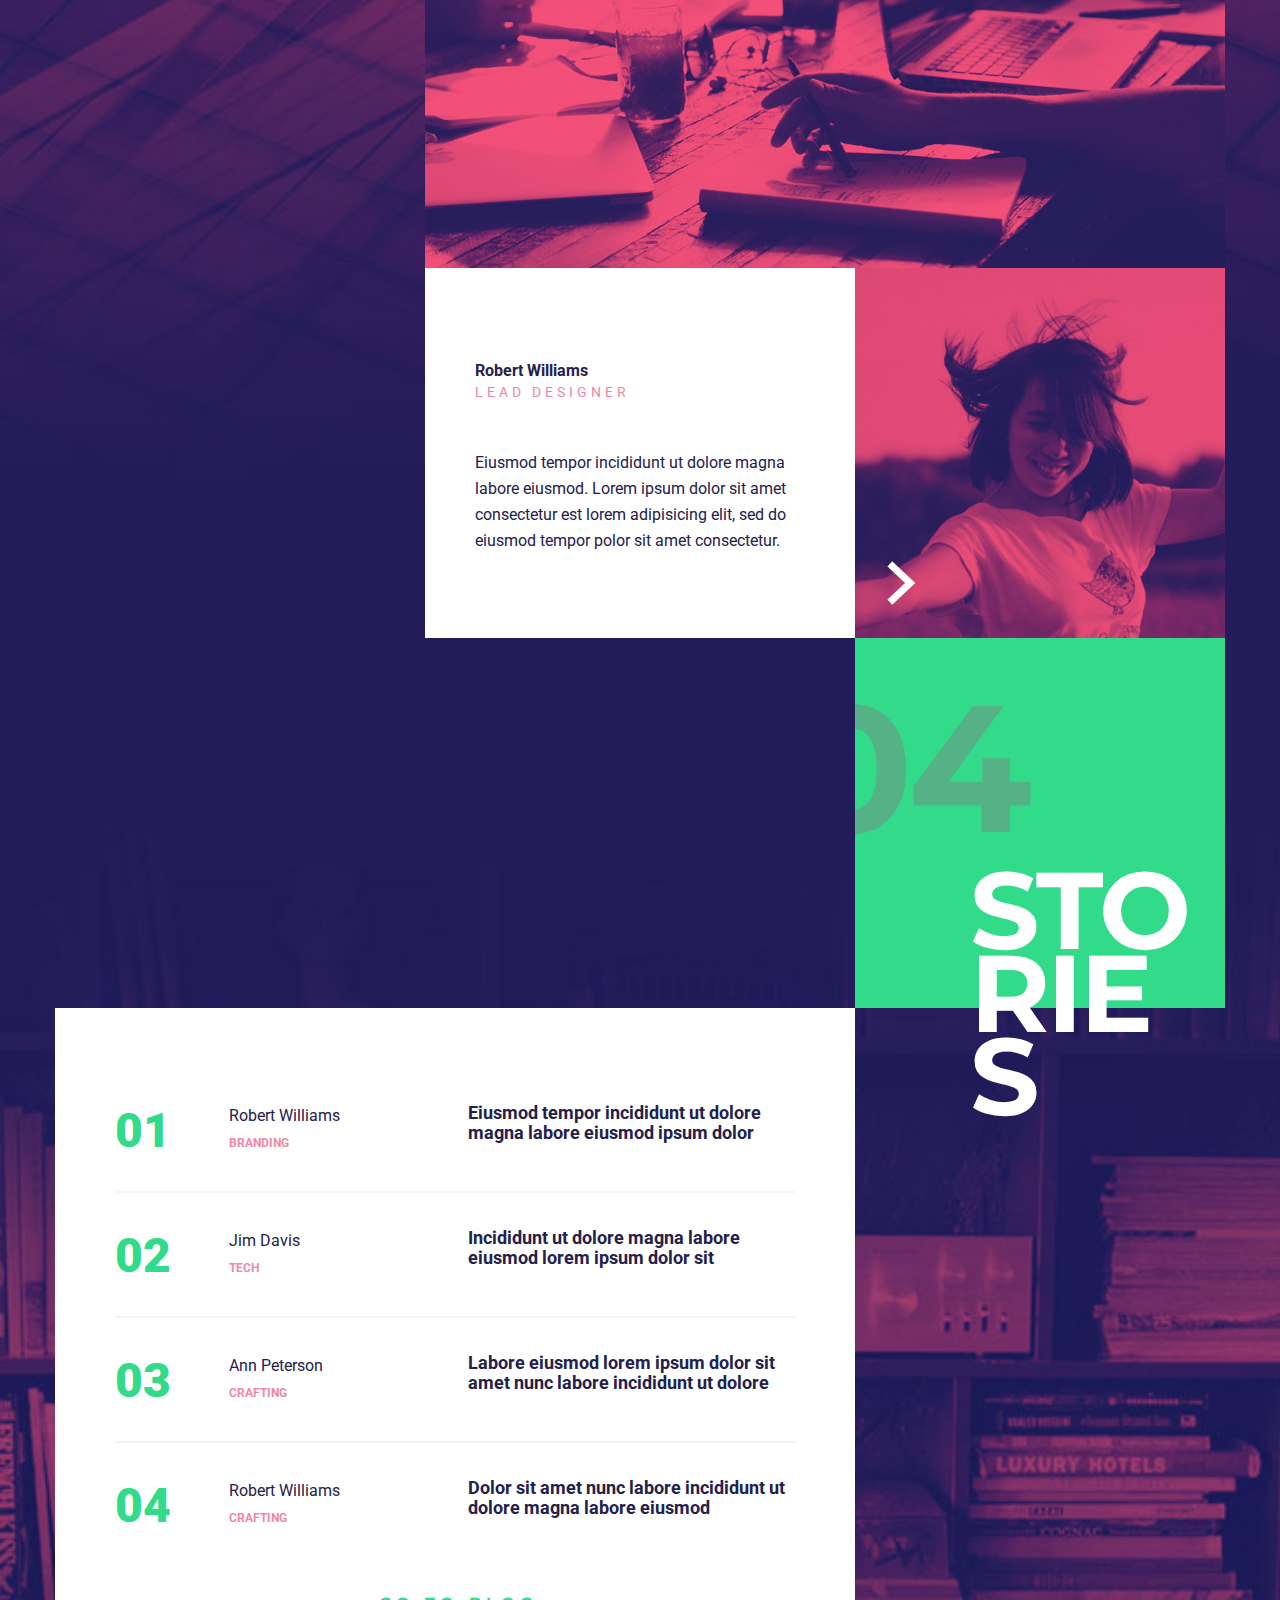
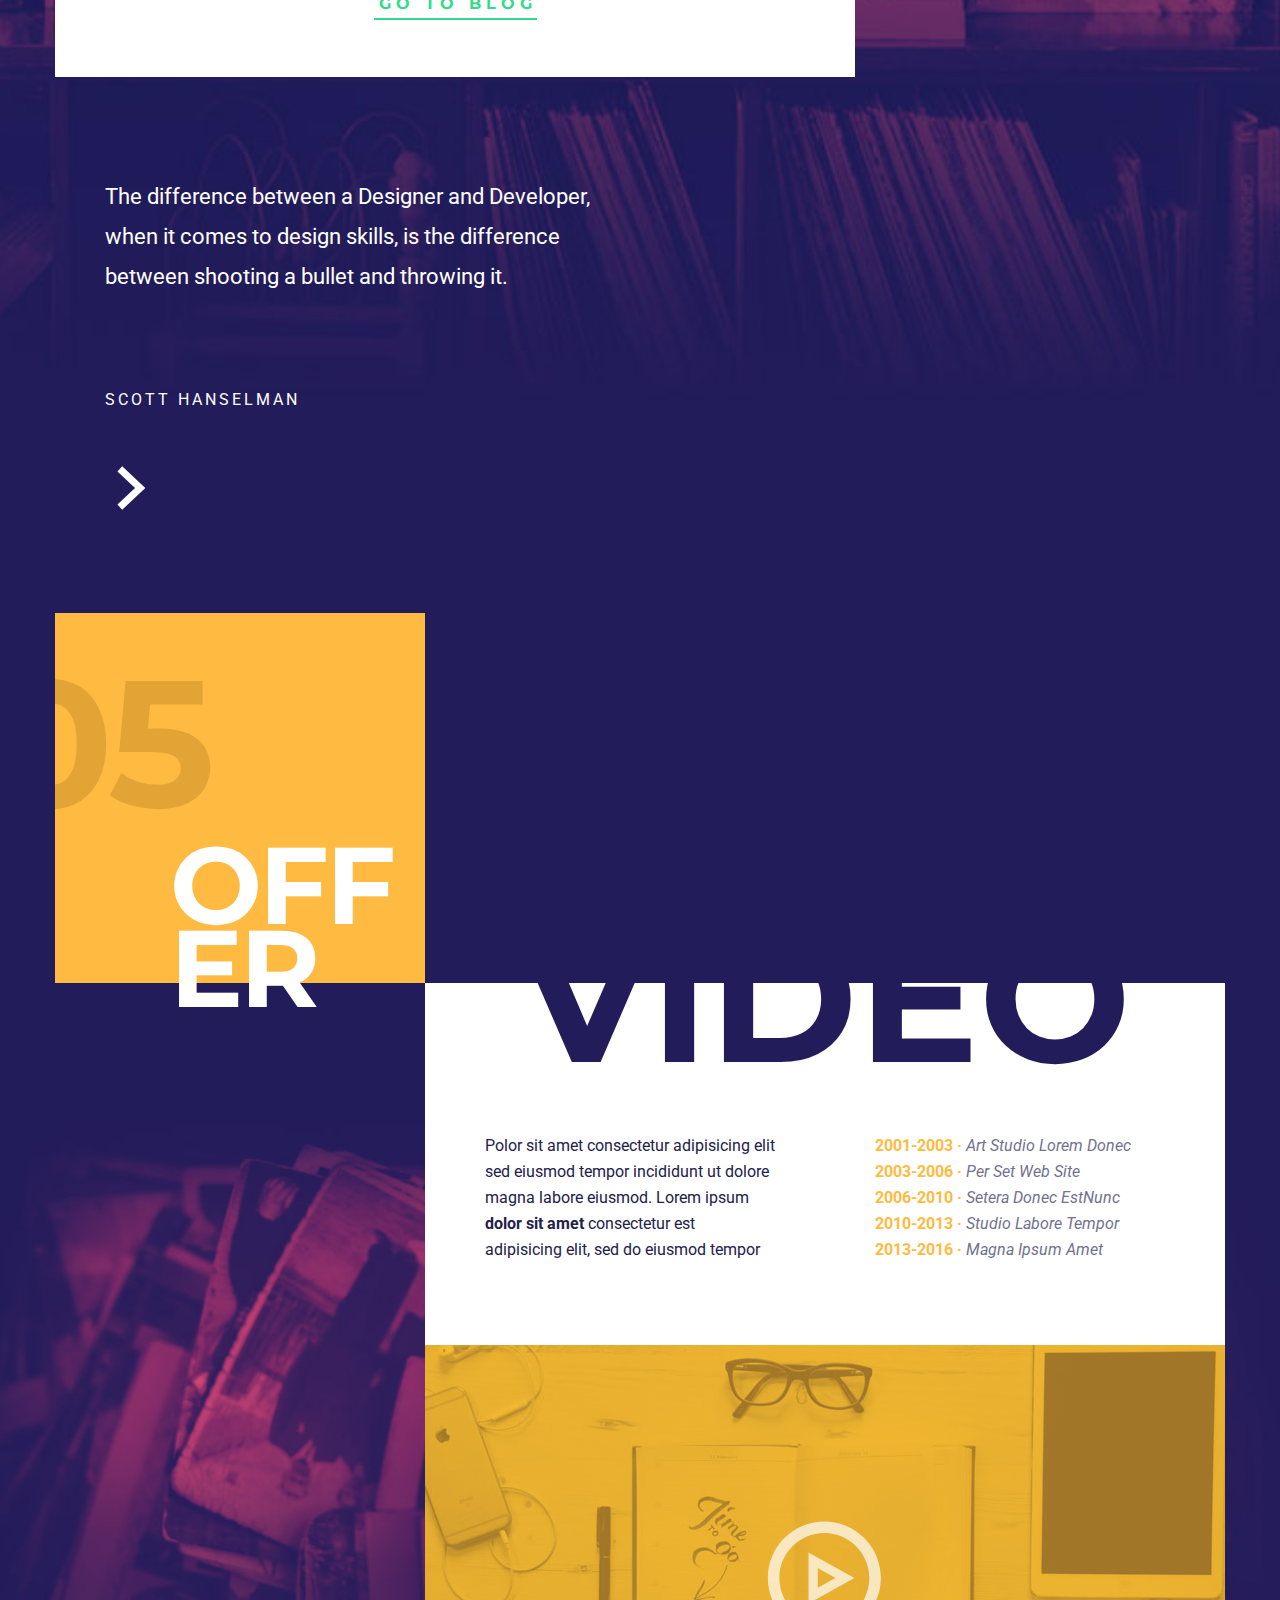
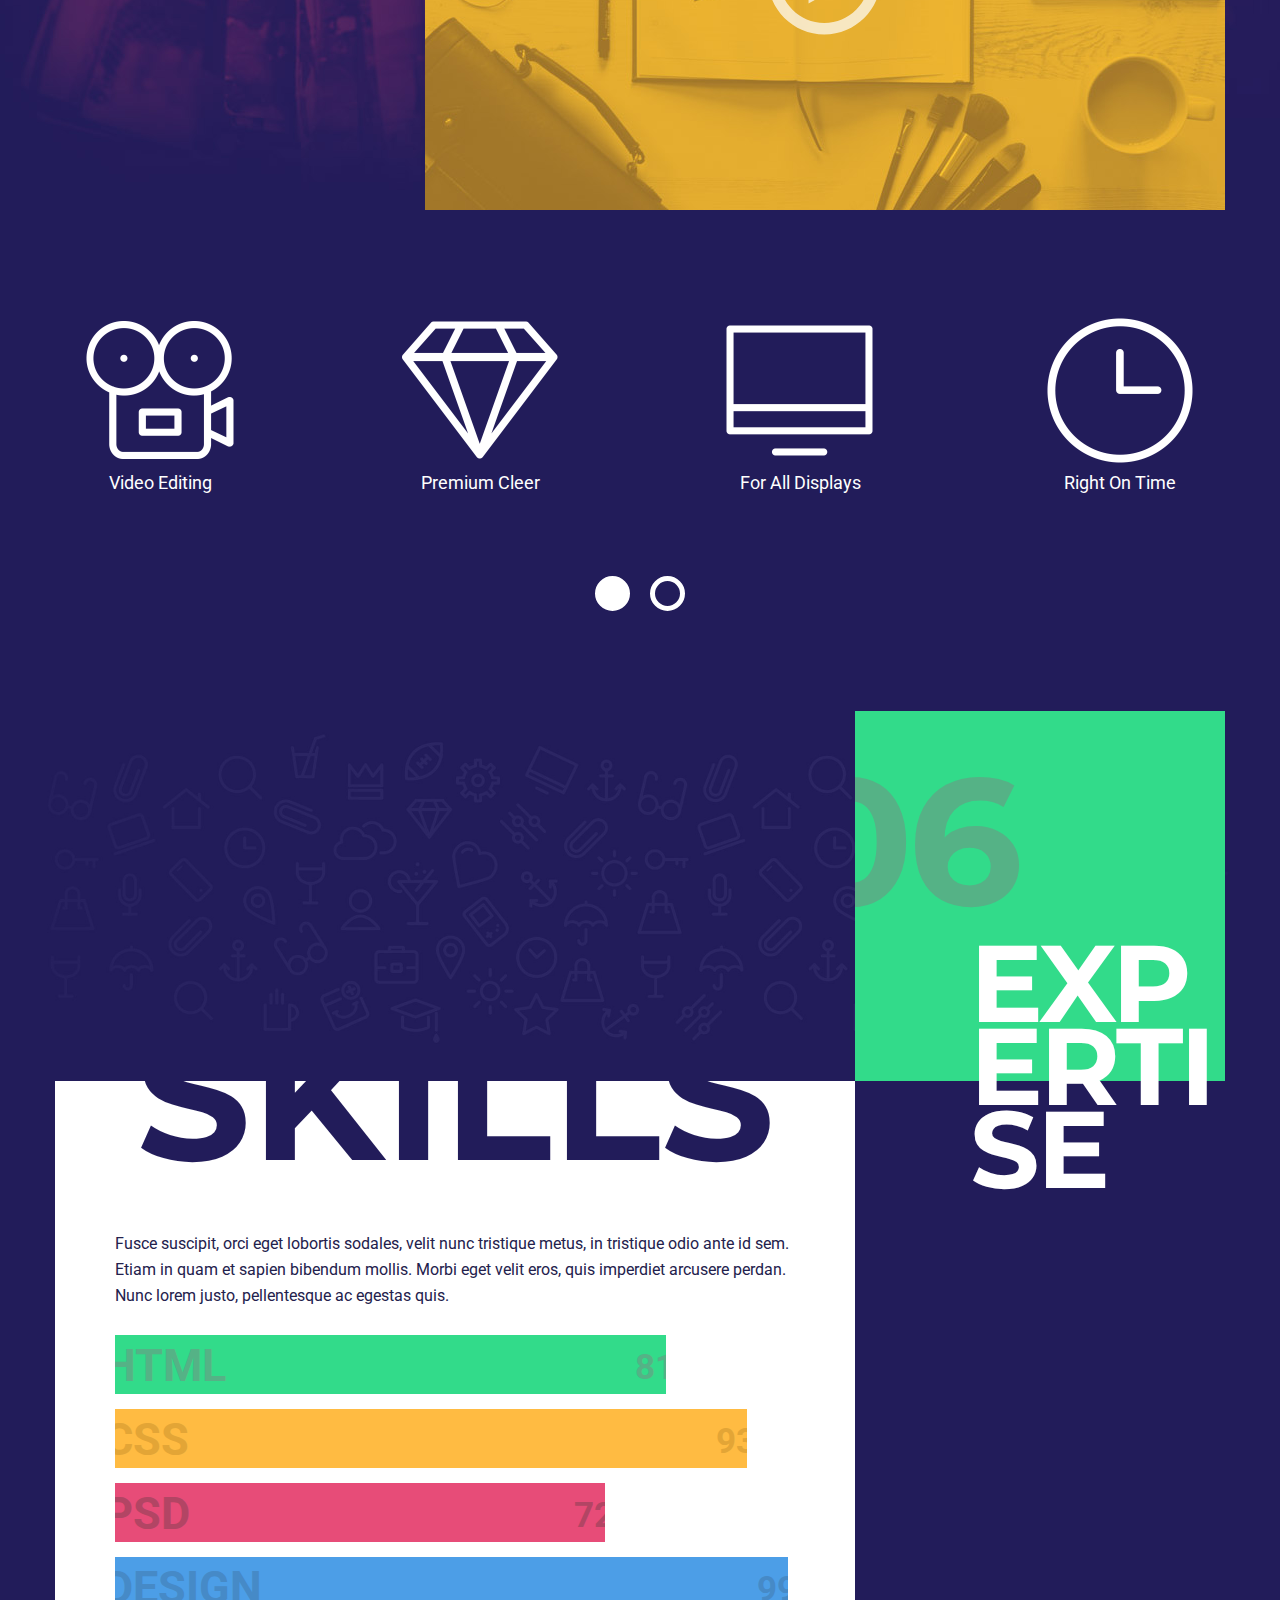
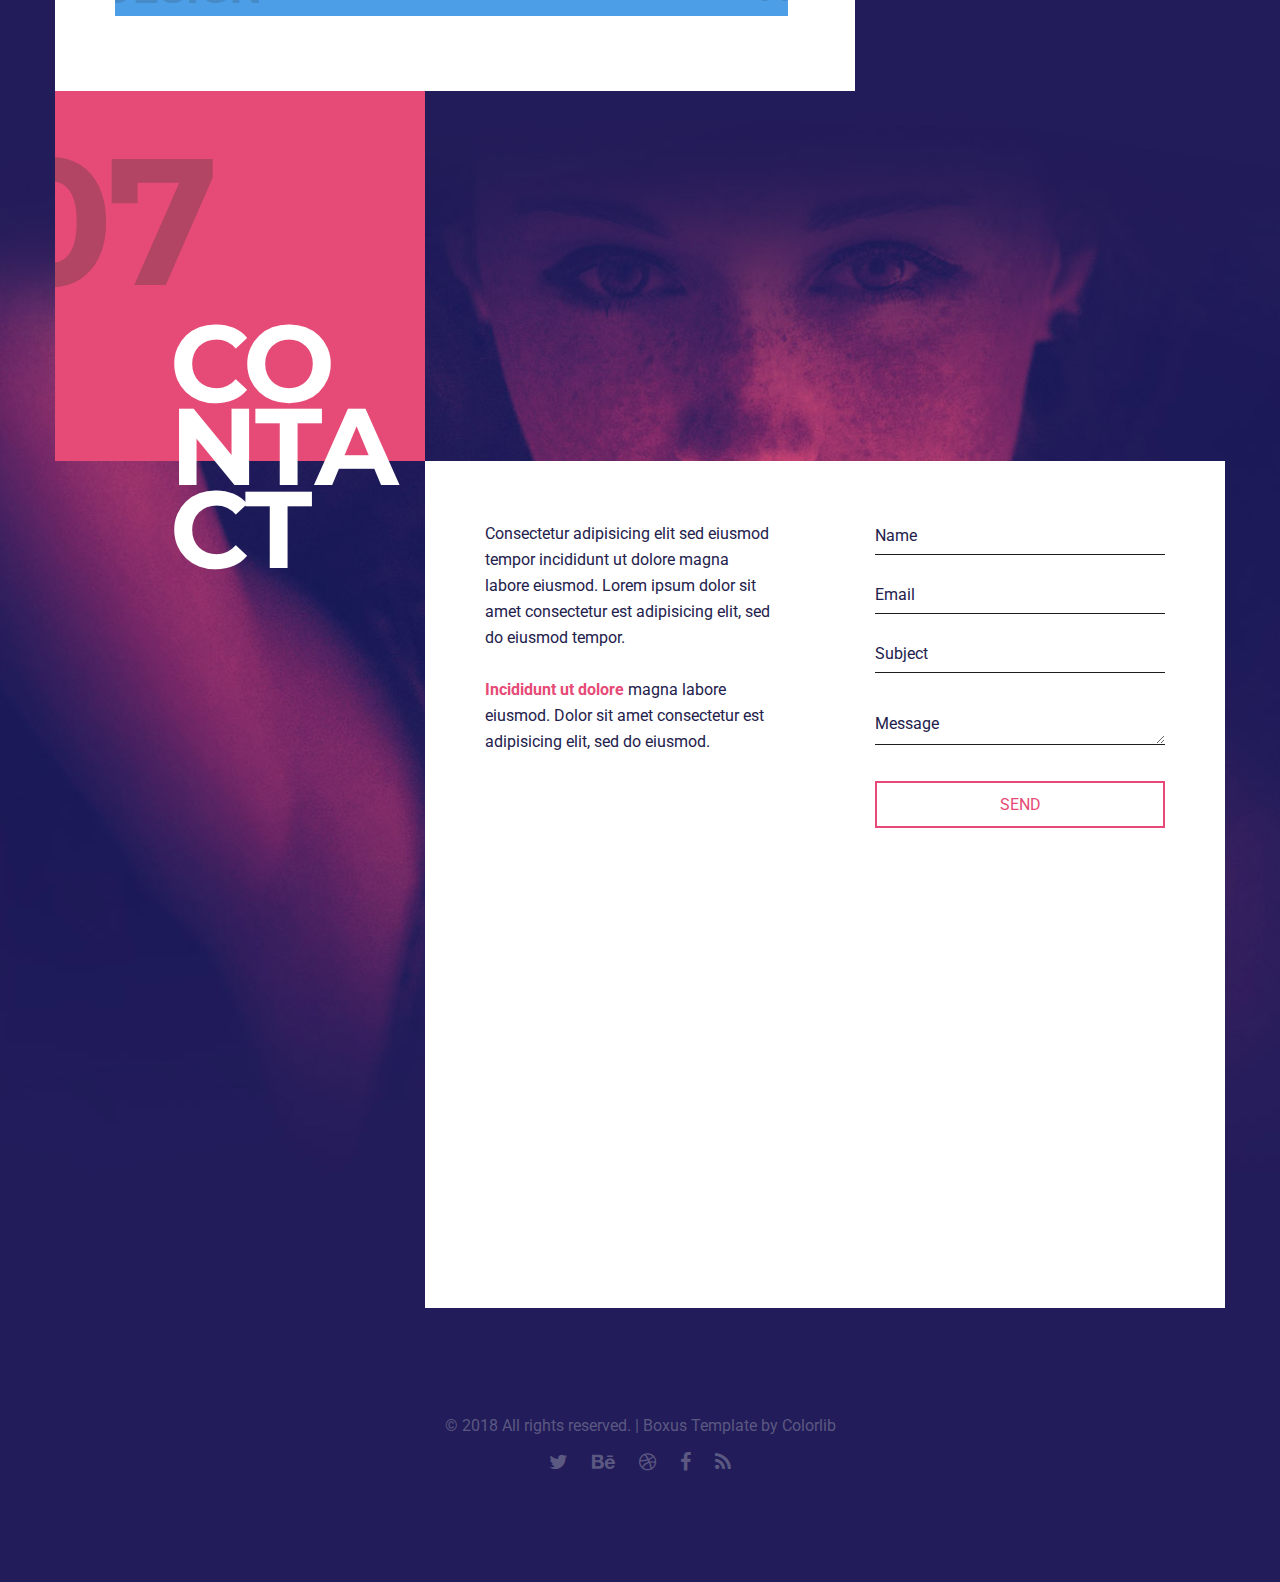
==== commit e2da4196: "修改文字" ====
--- a/index.html
+++ b/index.html
@@ -59,7 +59,7 @@
             <div class="block content-1170 center-relative center-text">
                 <img class="top-logo" src="demo-images/logo.png" alt="Boxus" />
                 <br>
-                <h1 class="big-title">Protein De Novo Sequencing Based on <span>Graph Convolutional Neural Networks</span></h1>
+                <h1 class="big-title">De Novo Sequencing Based on <span>Graph Convolutional Neural Networks</span></h1>
                 <p class="title-desc">Supporting HCD/ETD/CID Fragmentation Method</p>
             </div>
         </div>
@@ -75,7 +75,7 @@
                     <div class="section-num">
                         <span>01</span>
                     </div>
-                    <h2 class="entry-title">Services</h2>
+                    <h2 class="entry-title">Single</h2>
                 </div>
                 <div class="section-content-holder right">
                     <div class="content-wrapper">
@@ -182,7 +182,7 @@
                     <div class="section-num">
                         <span>02</span>
                     </div>
-                    <h2 class="entry-title">Portfolio</h2>
+                    <h2 class="entry-title">Mirror</h2>
                 </div>
                 <div class="section-content-holder portfolio-holder left">
                     <div class="grid" id="portfolio-grid">
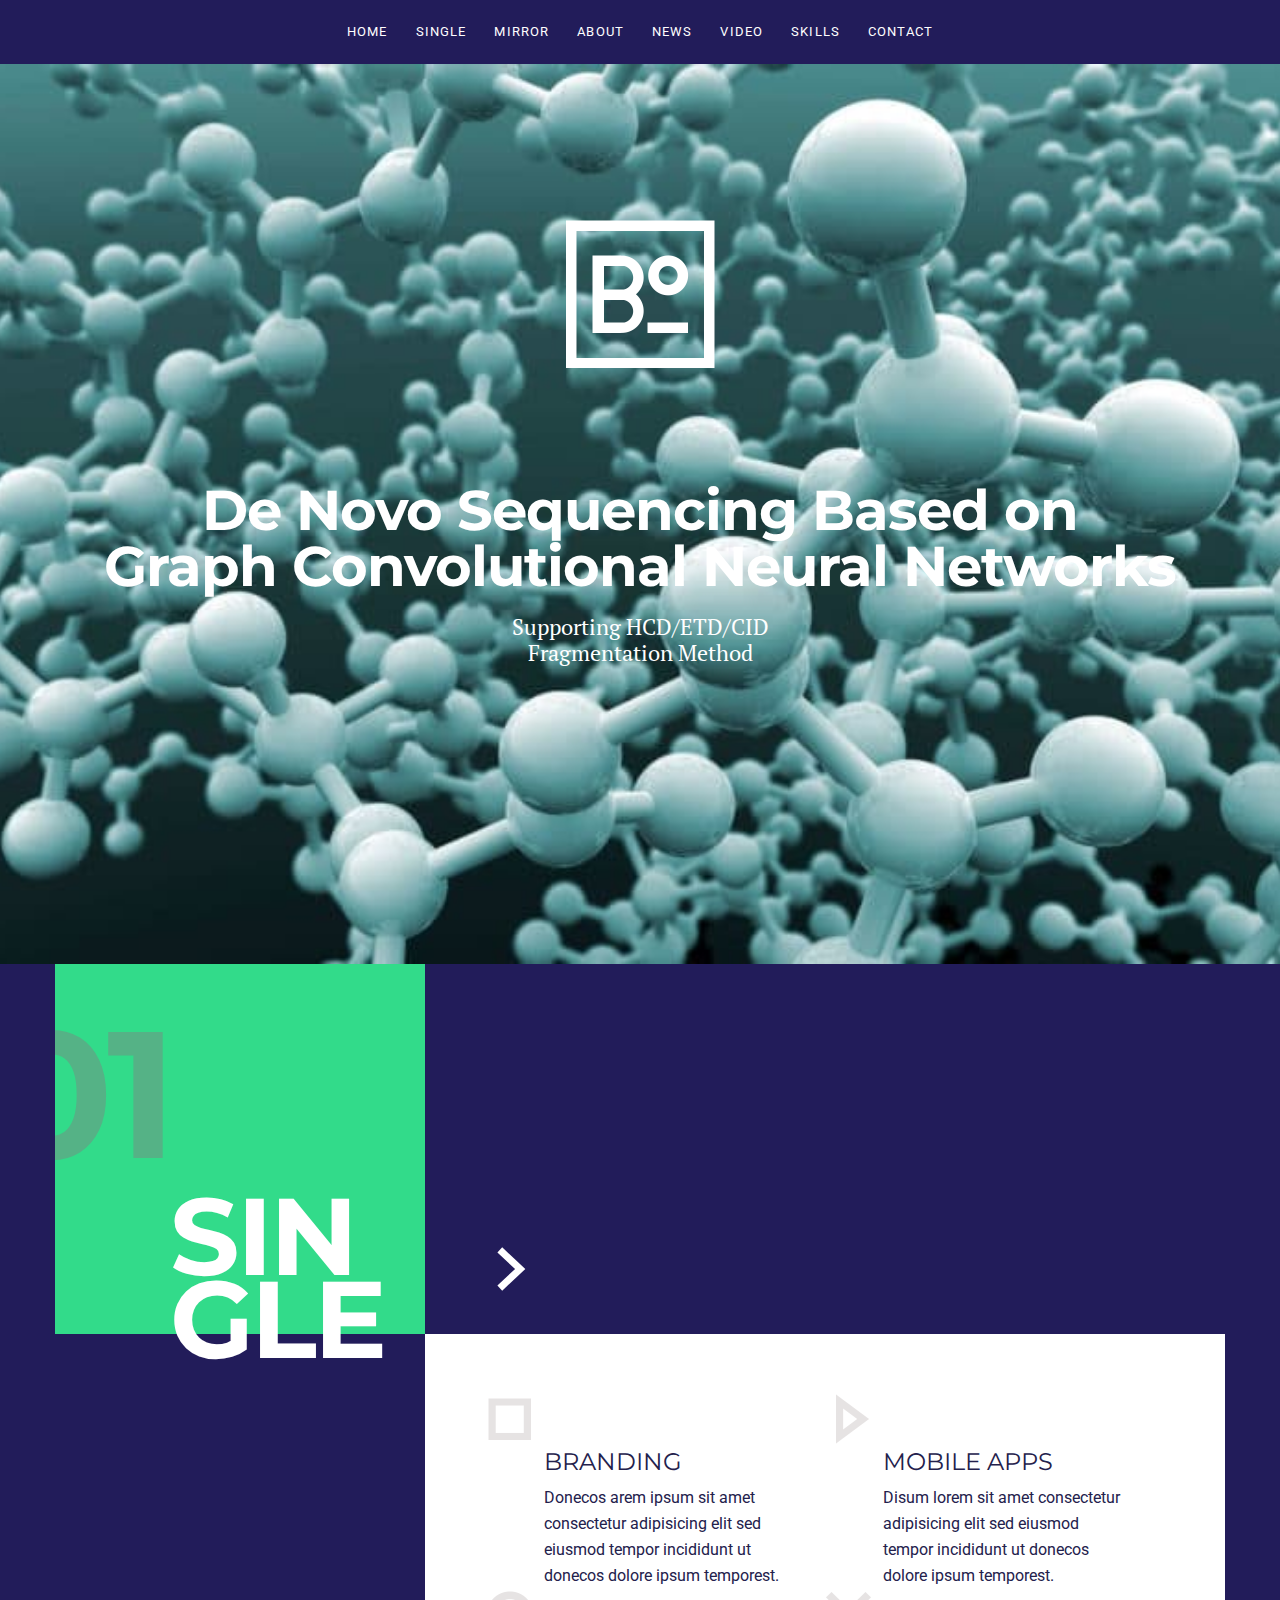
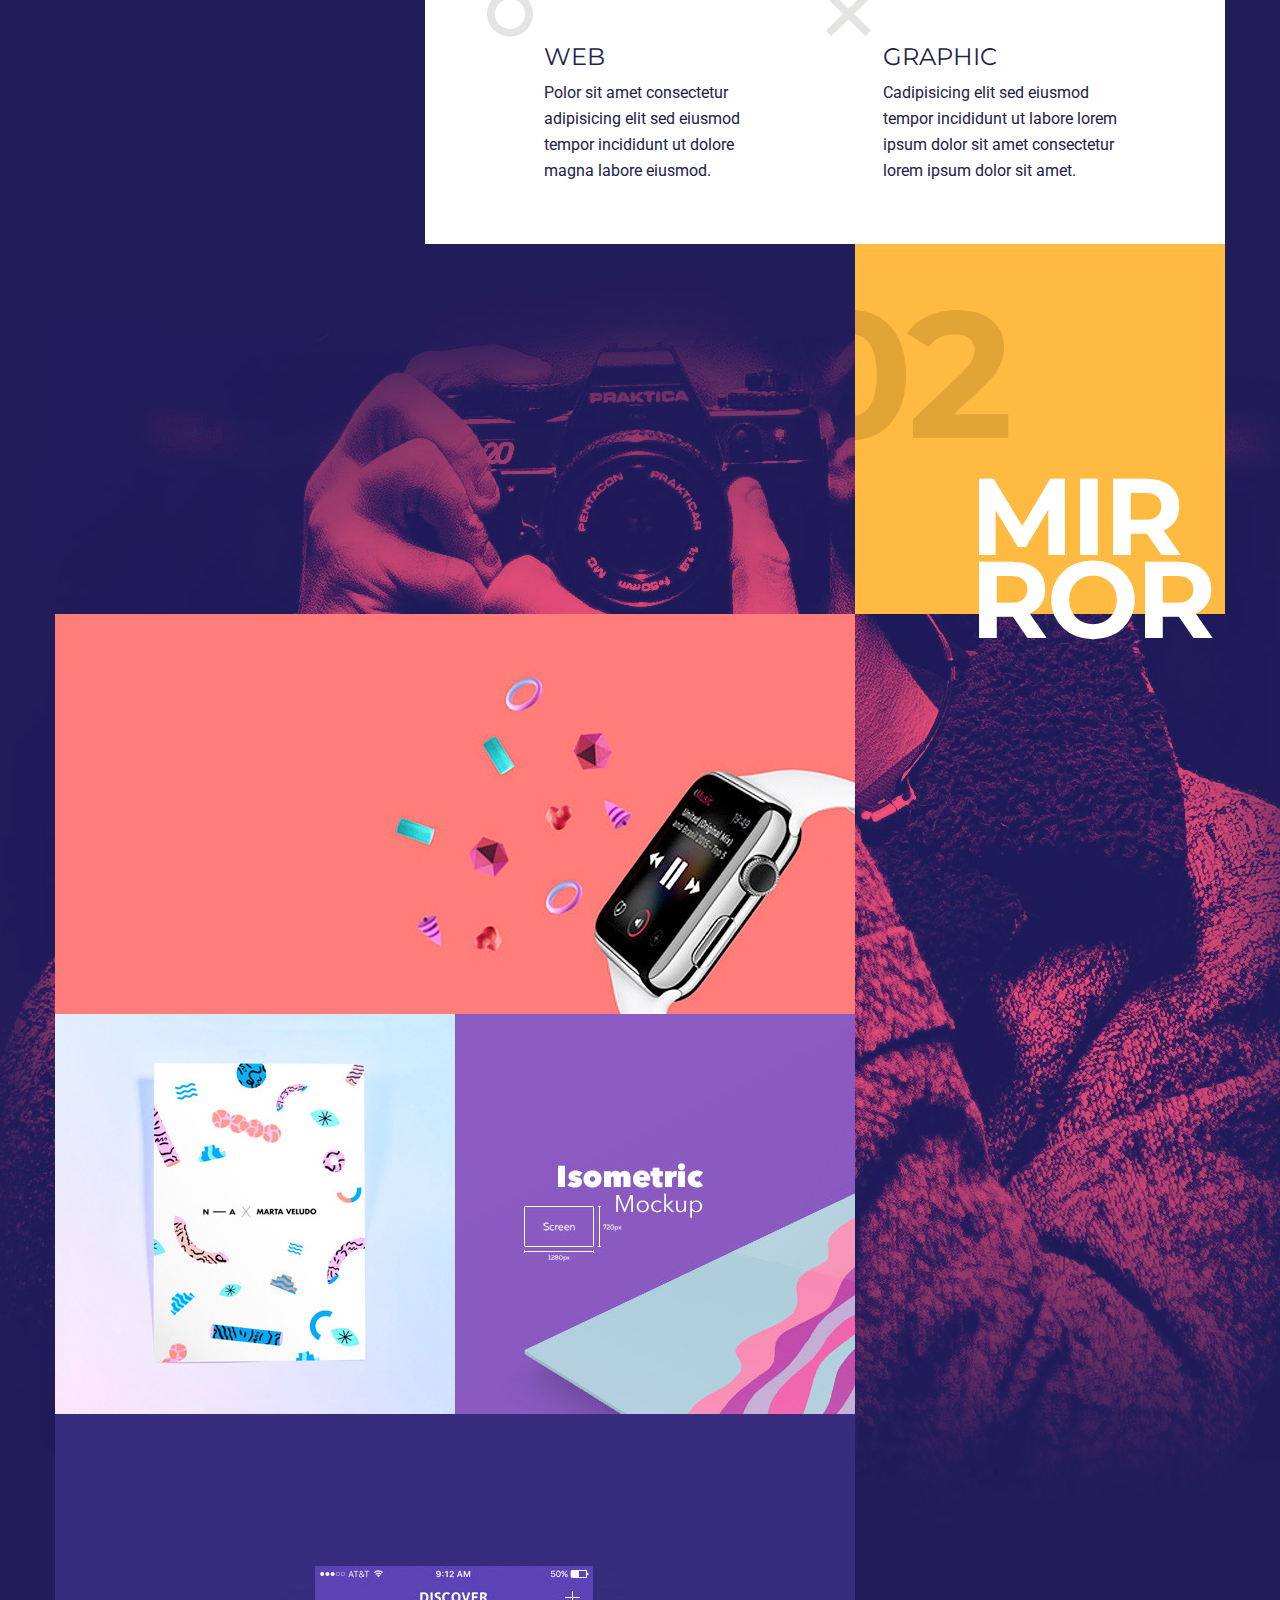
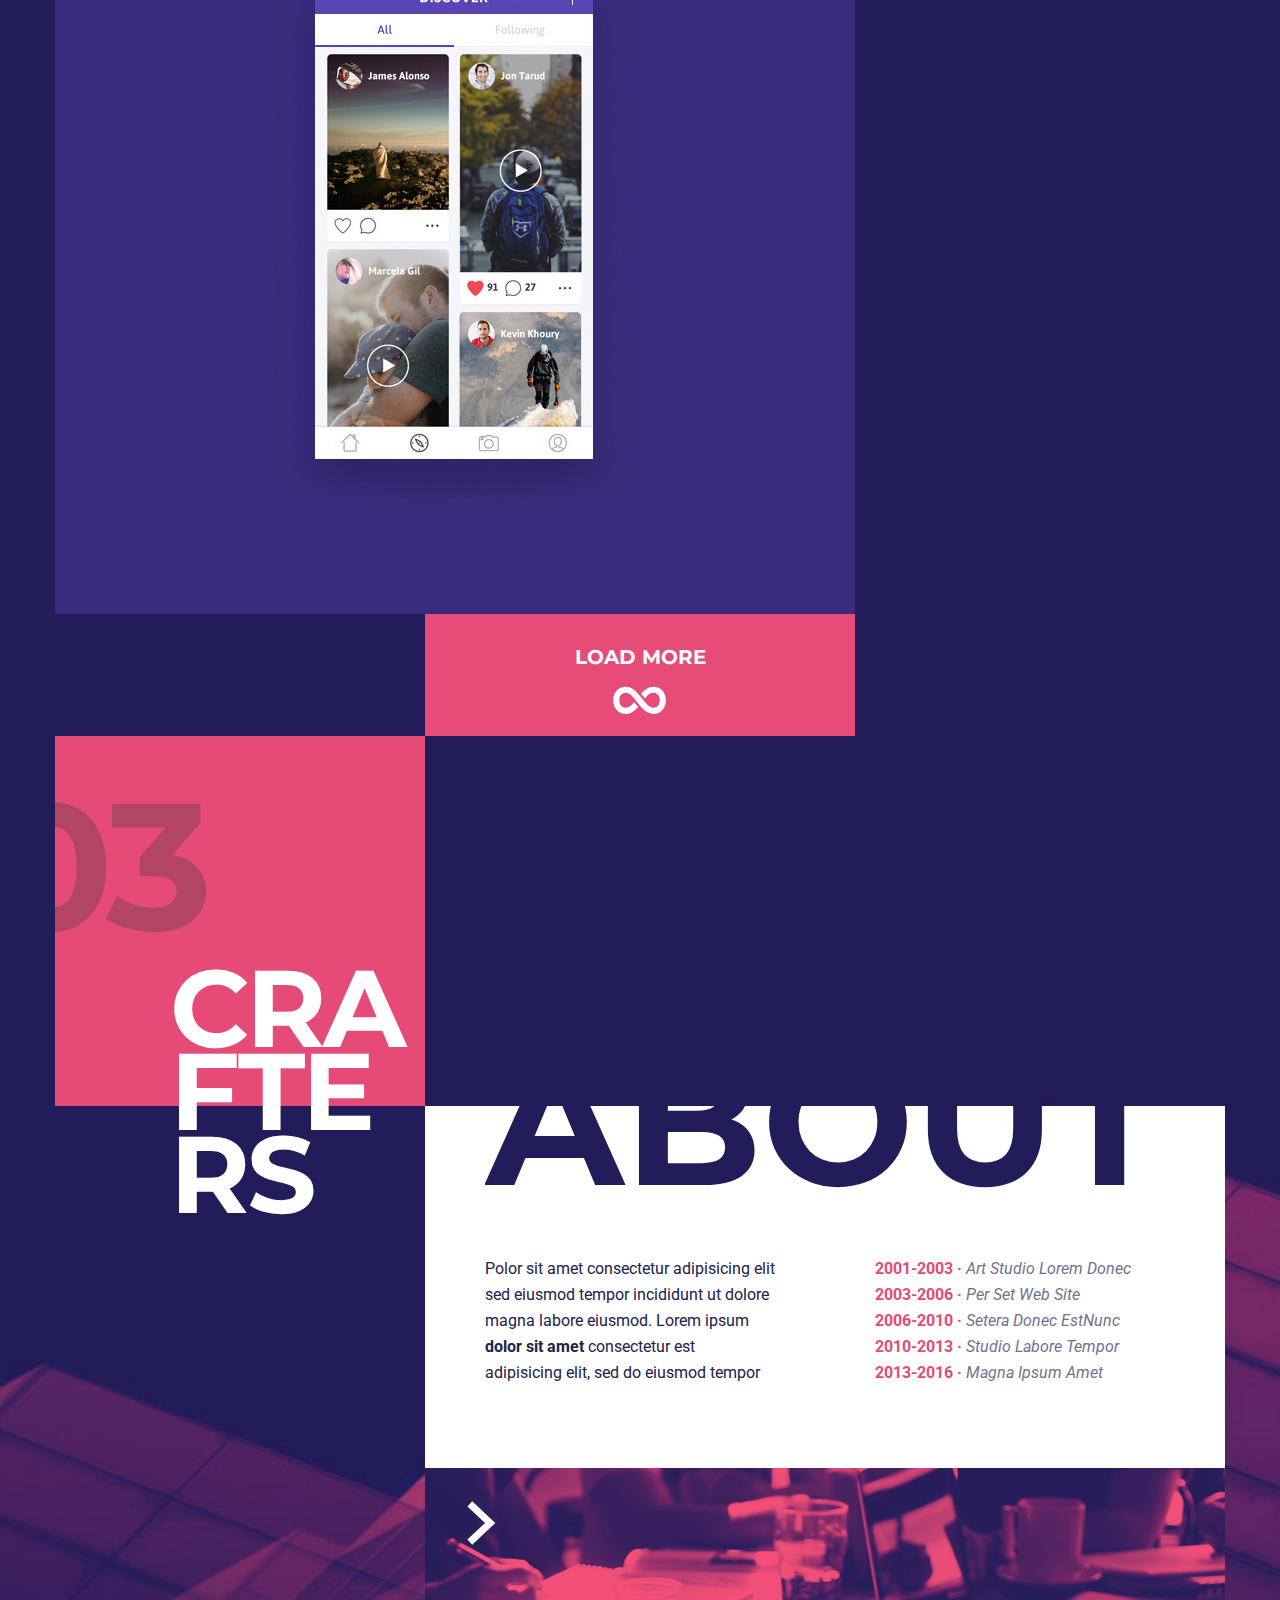
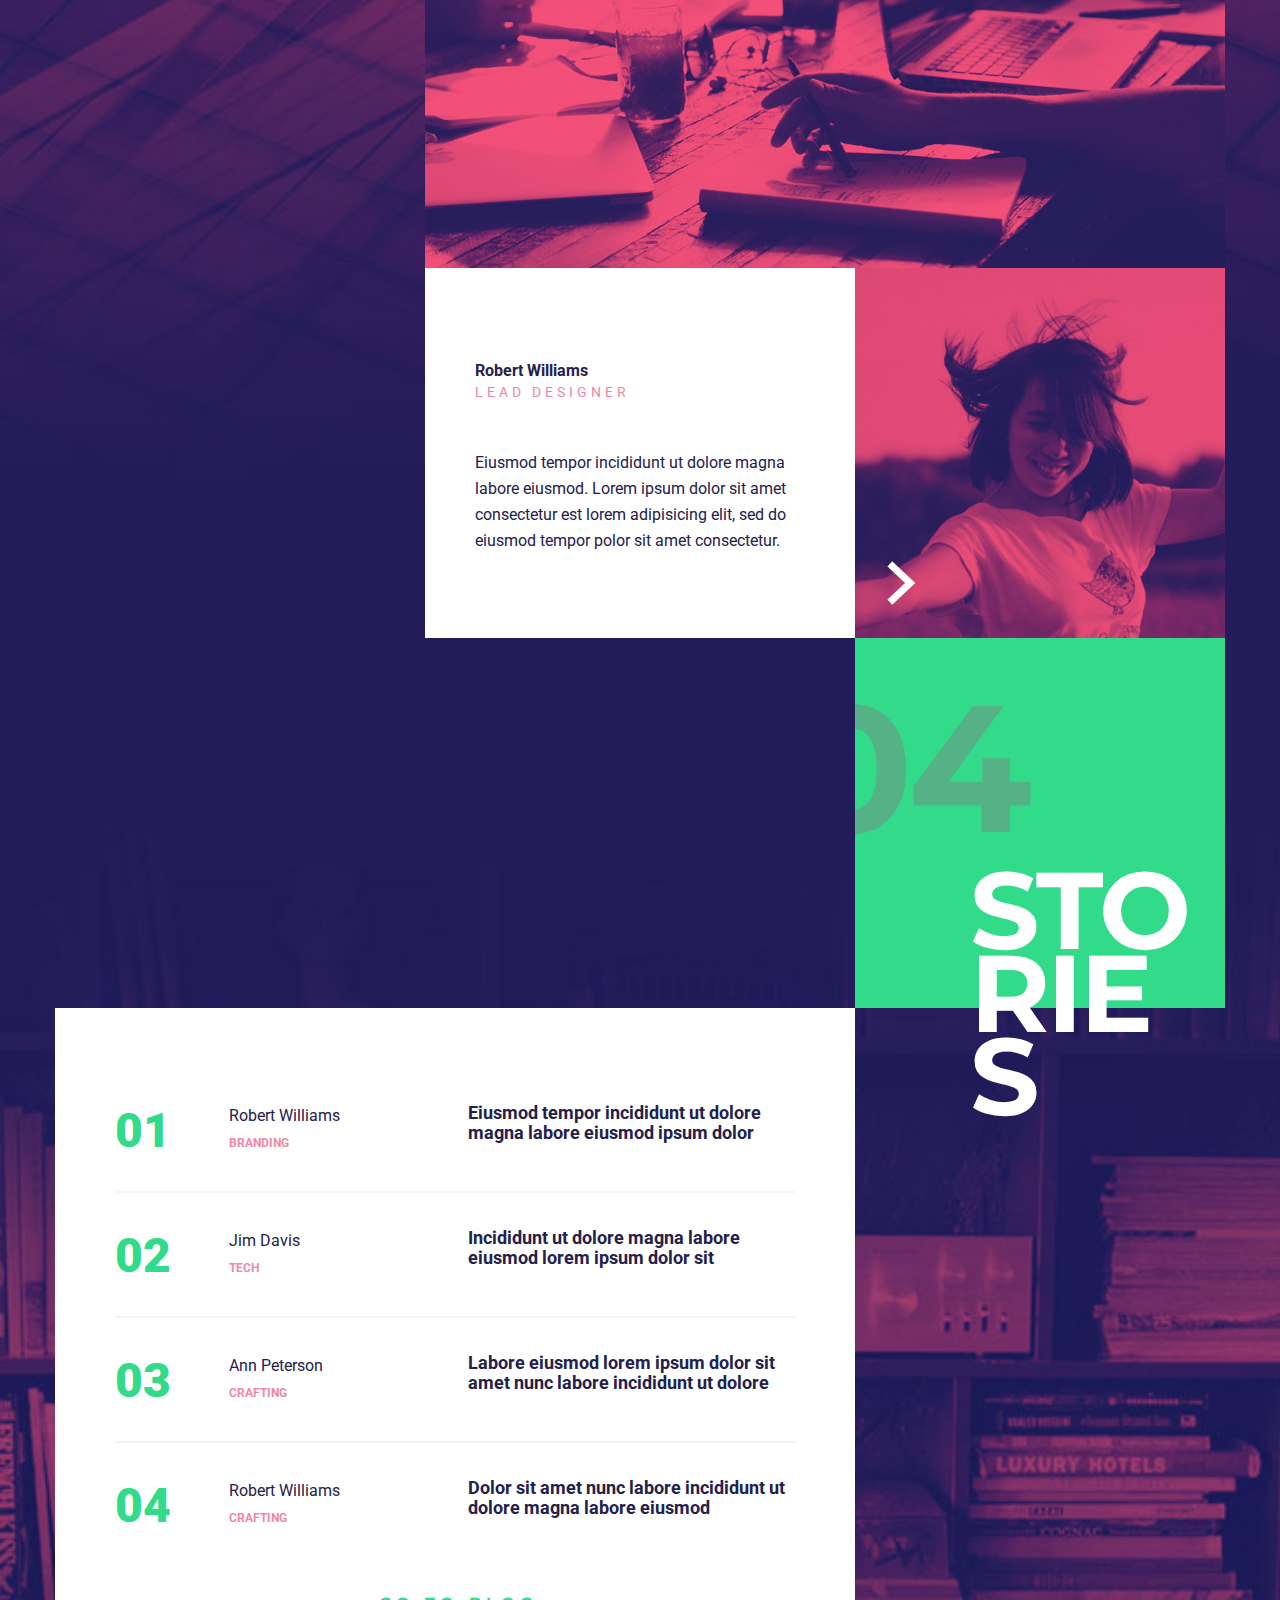
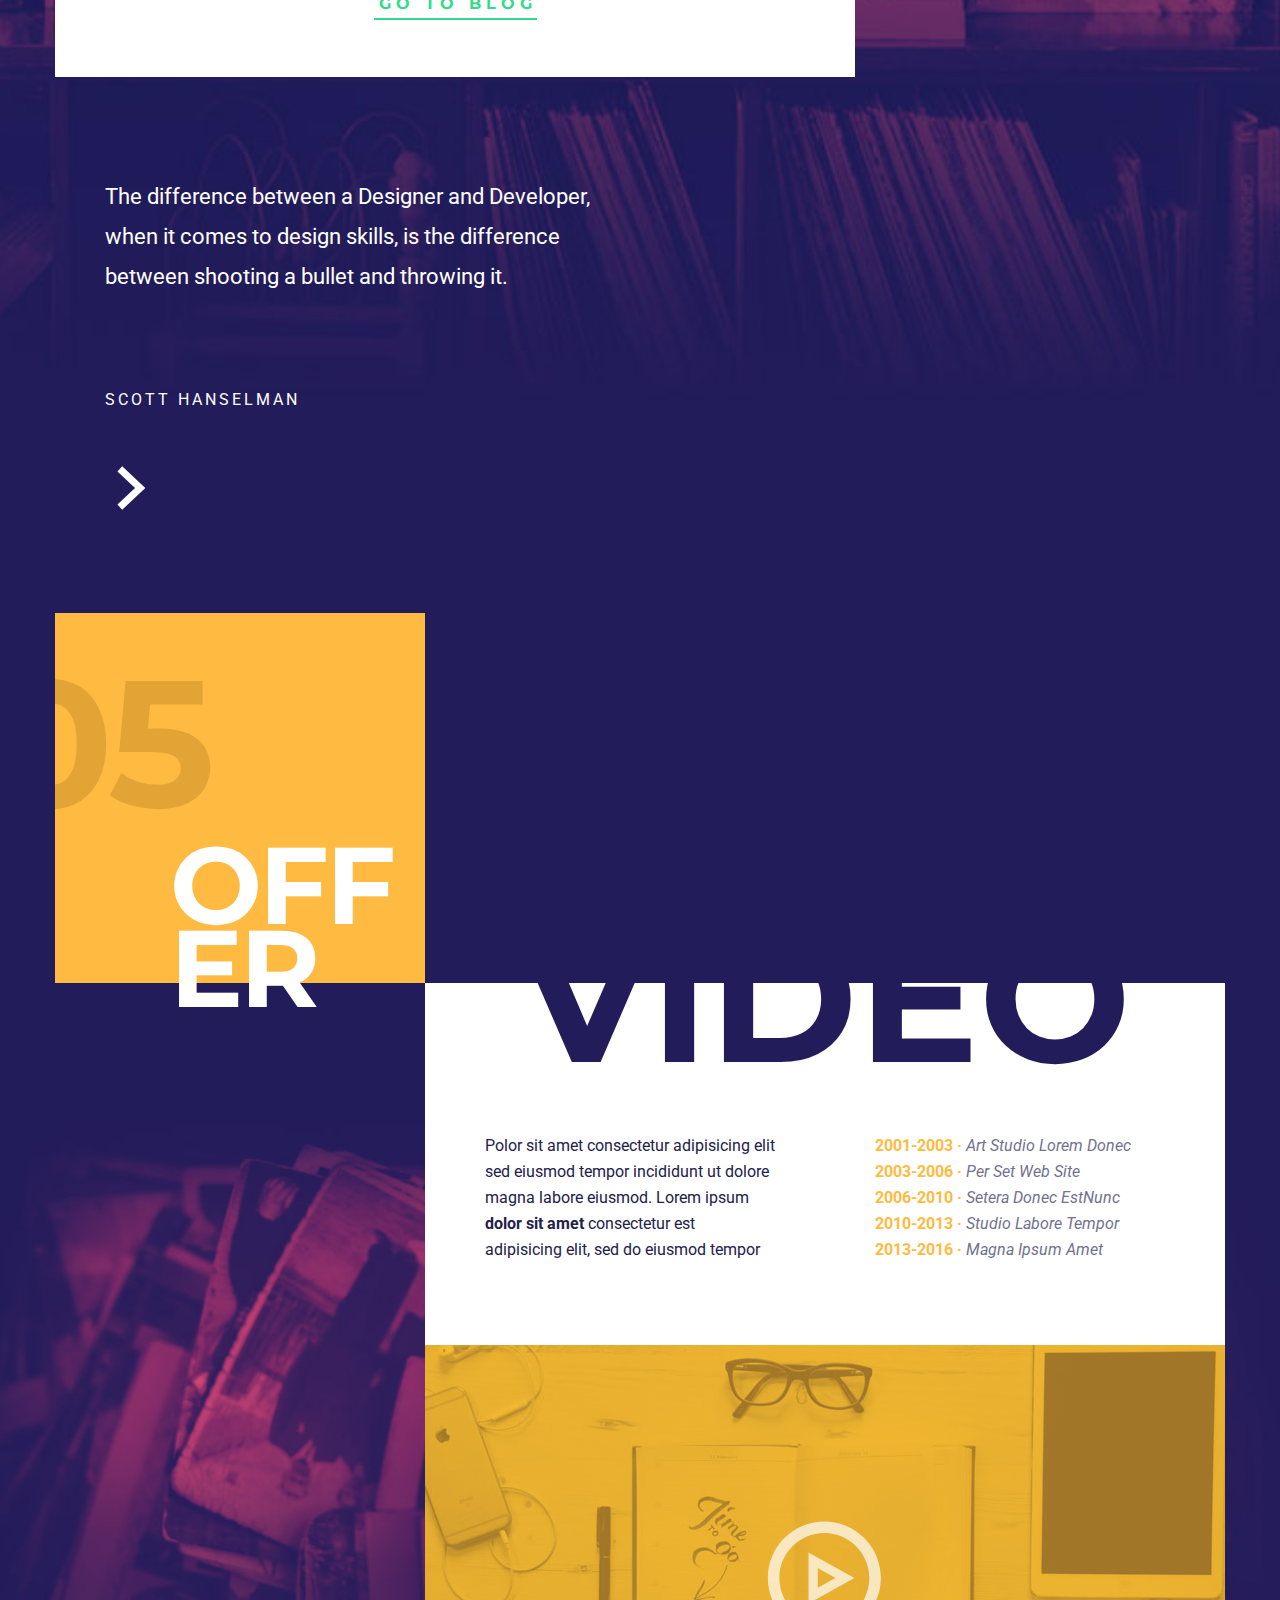
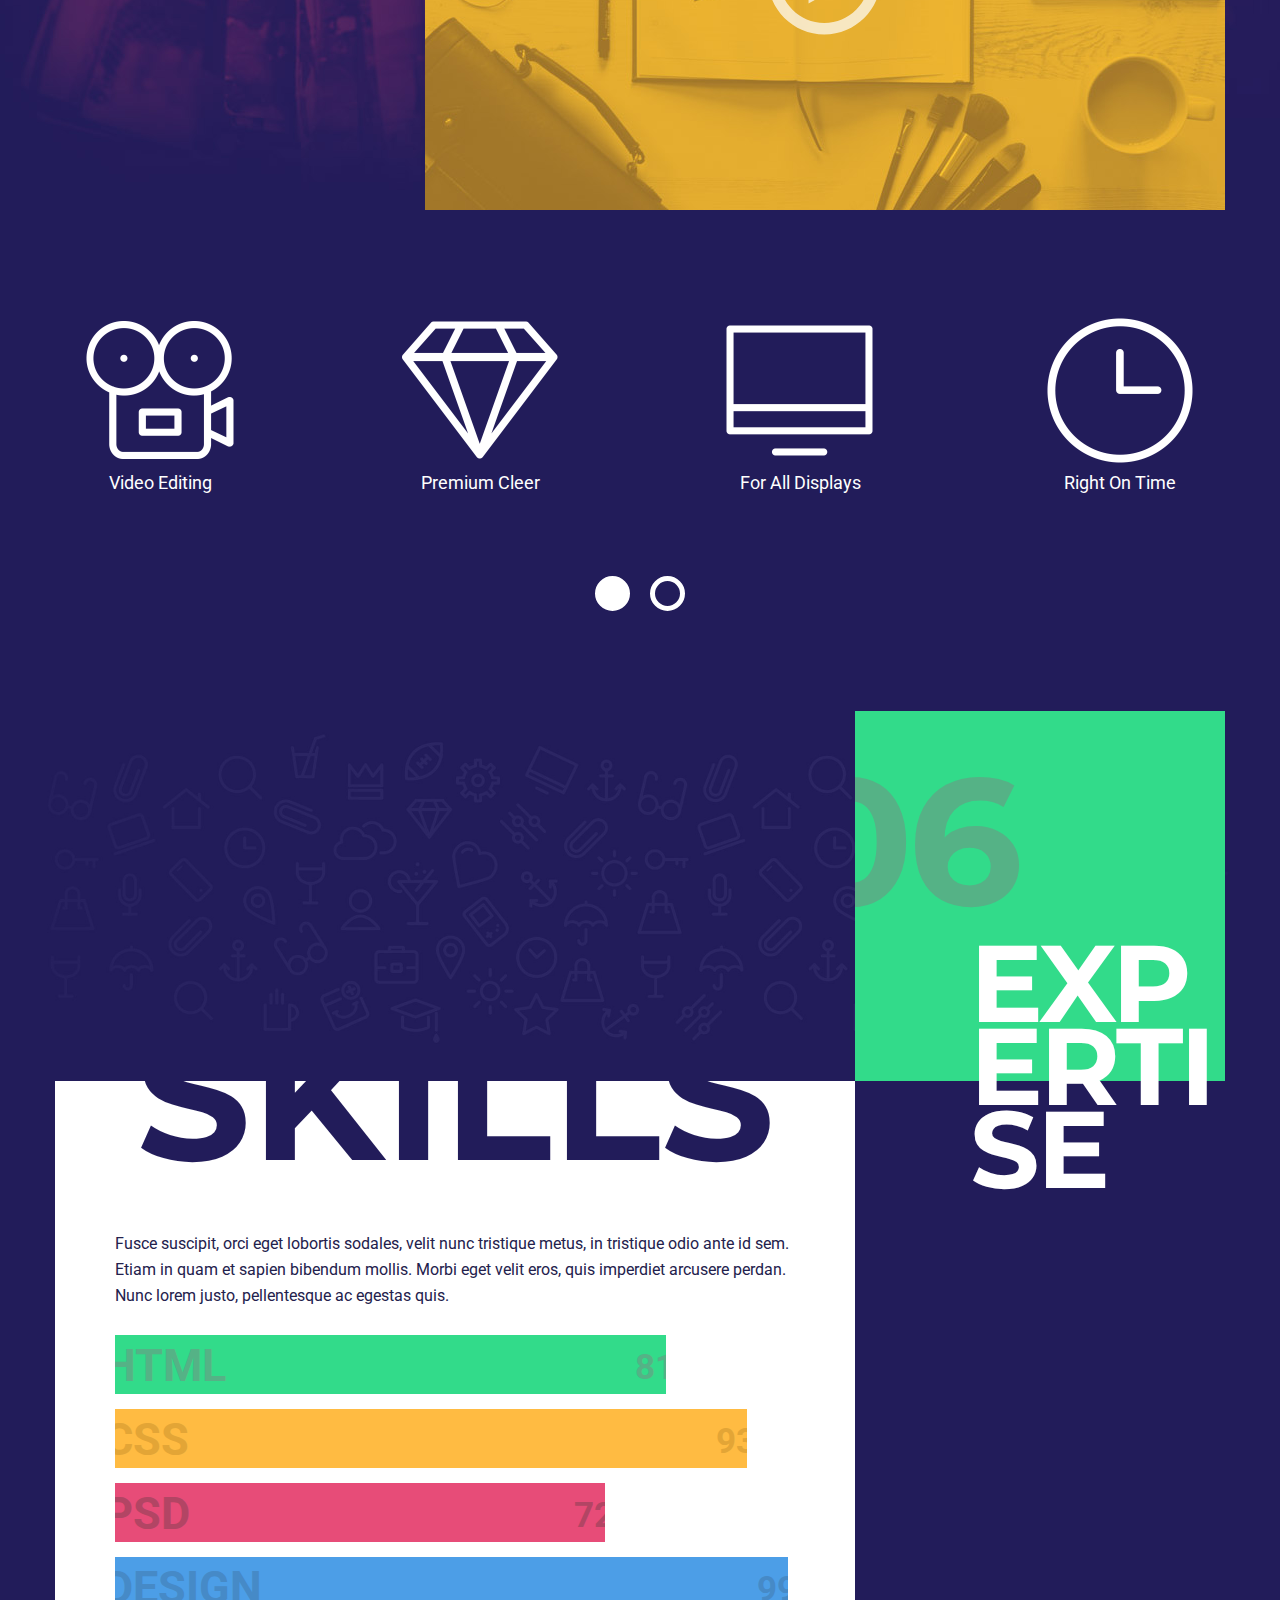
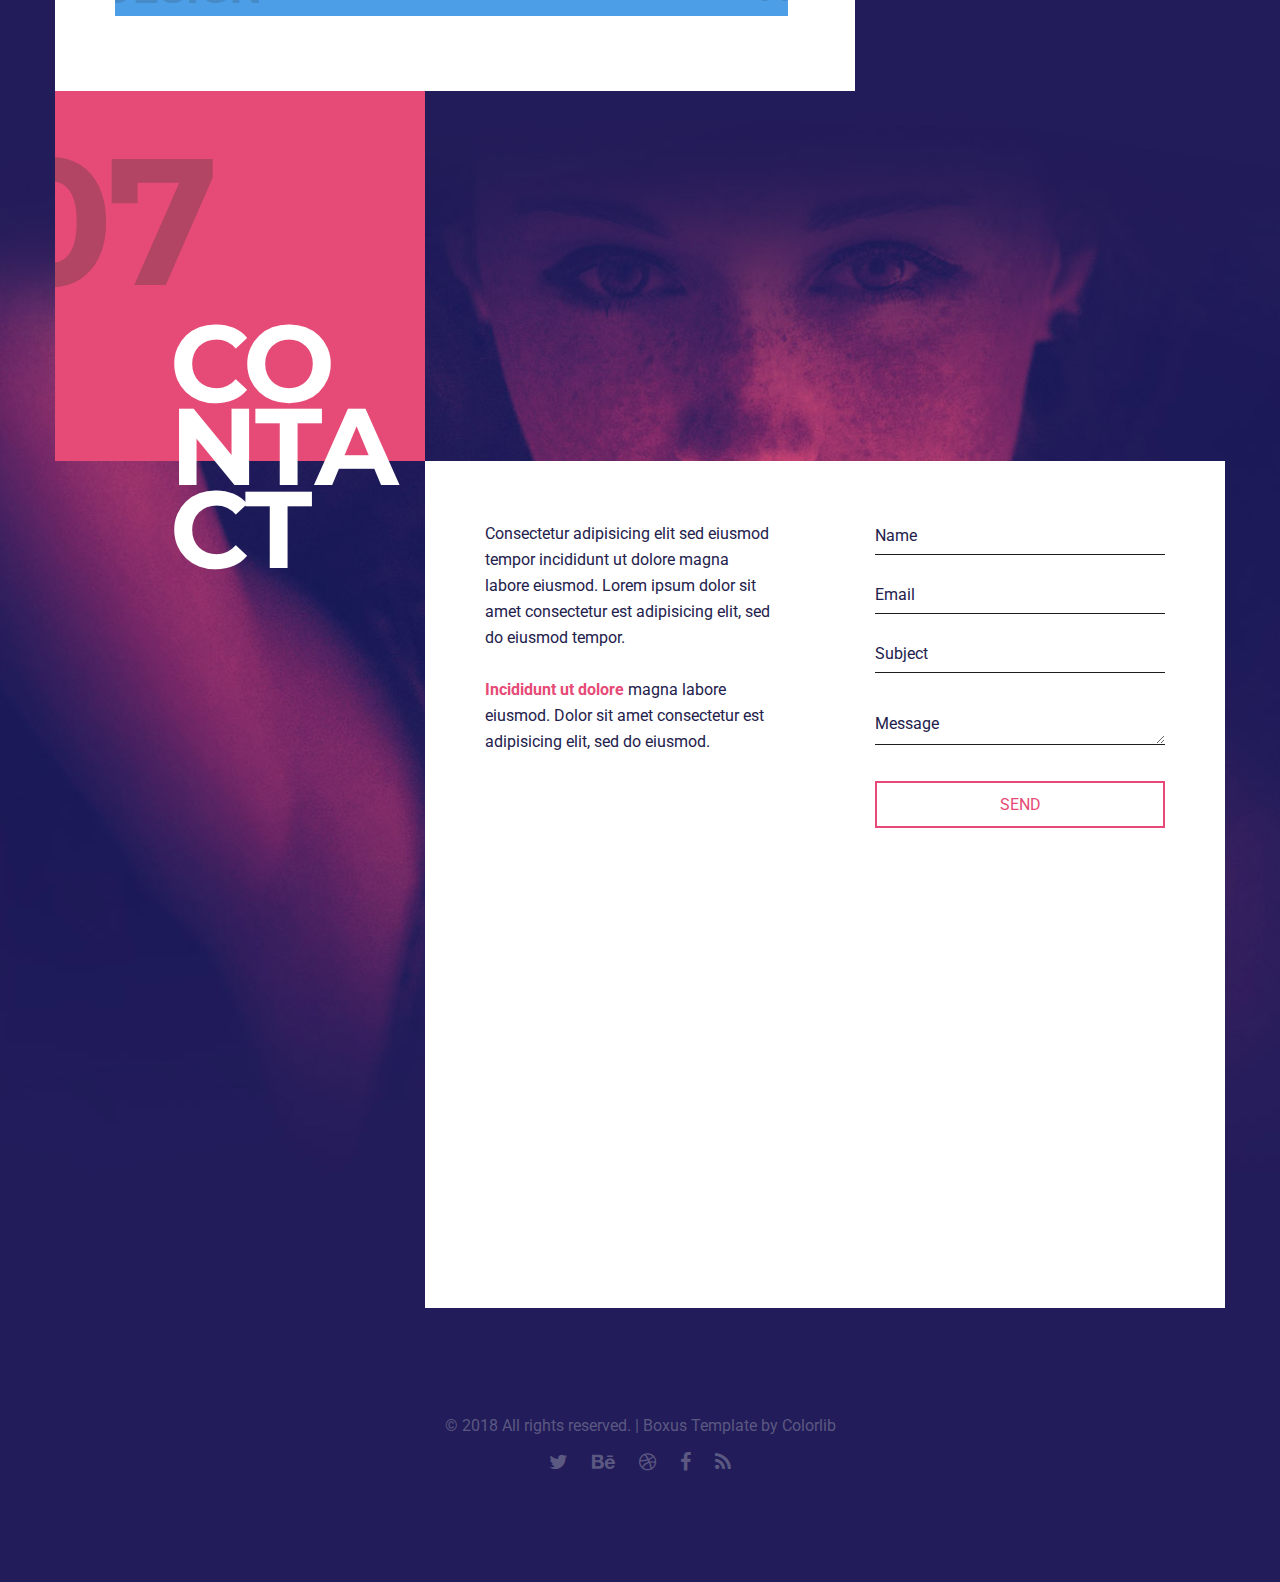
==== commit 44ac717e: "修改文字" ====
--- a/index.html
+++ b/index.html
@@ -40,8 +40,8 @@
                 <div class="mob-menu">MENU</div>
                 <ul class="main-menu sm sm-clean">
                     <li><a href="#home">Home</a></li>
-                    <li><a href="#services">Services</a></li>
-                    <li><a href="#portfolio">Portfolio</a></li>
+                    <li><a href="#services">Single</a></li>
+                    <li><a href="#portfolio">Mirror</a></li>
                     <li><a href="#about">About</a></li>
                     <li><a href="#news">News</a></li>
                     <li><a href="#video">Video</a></li>
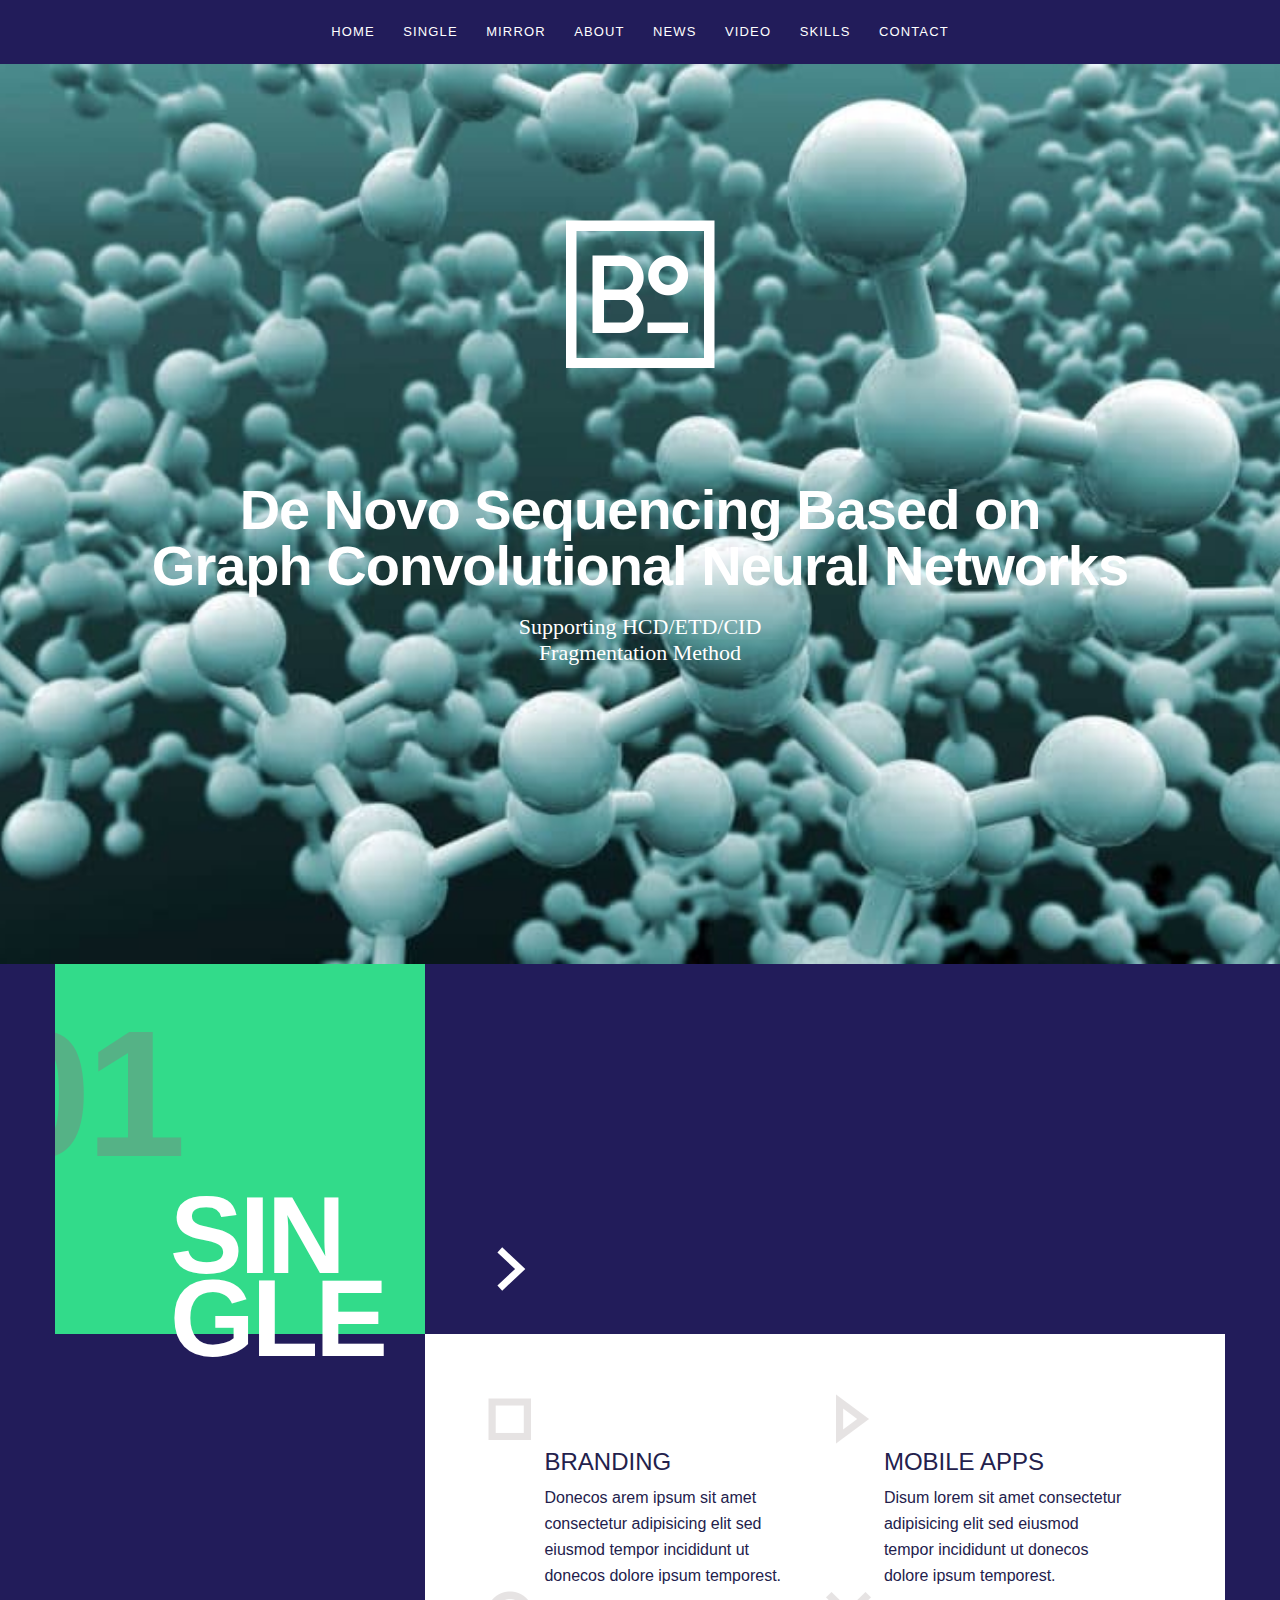
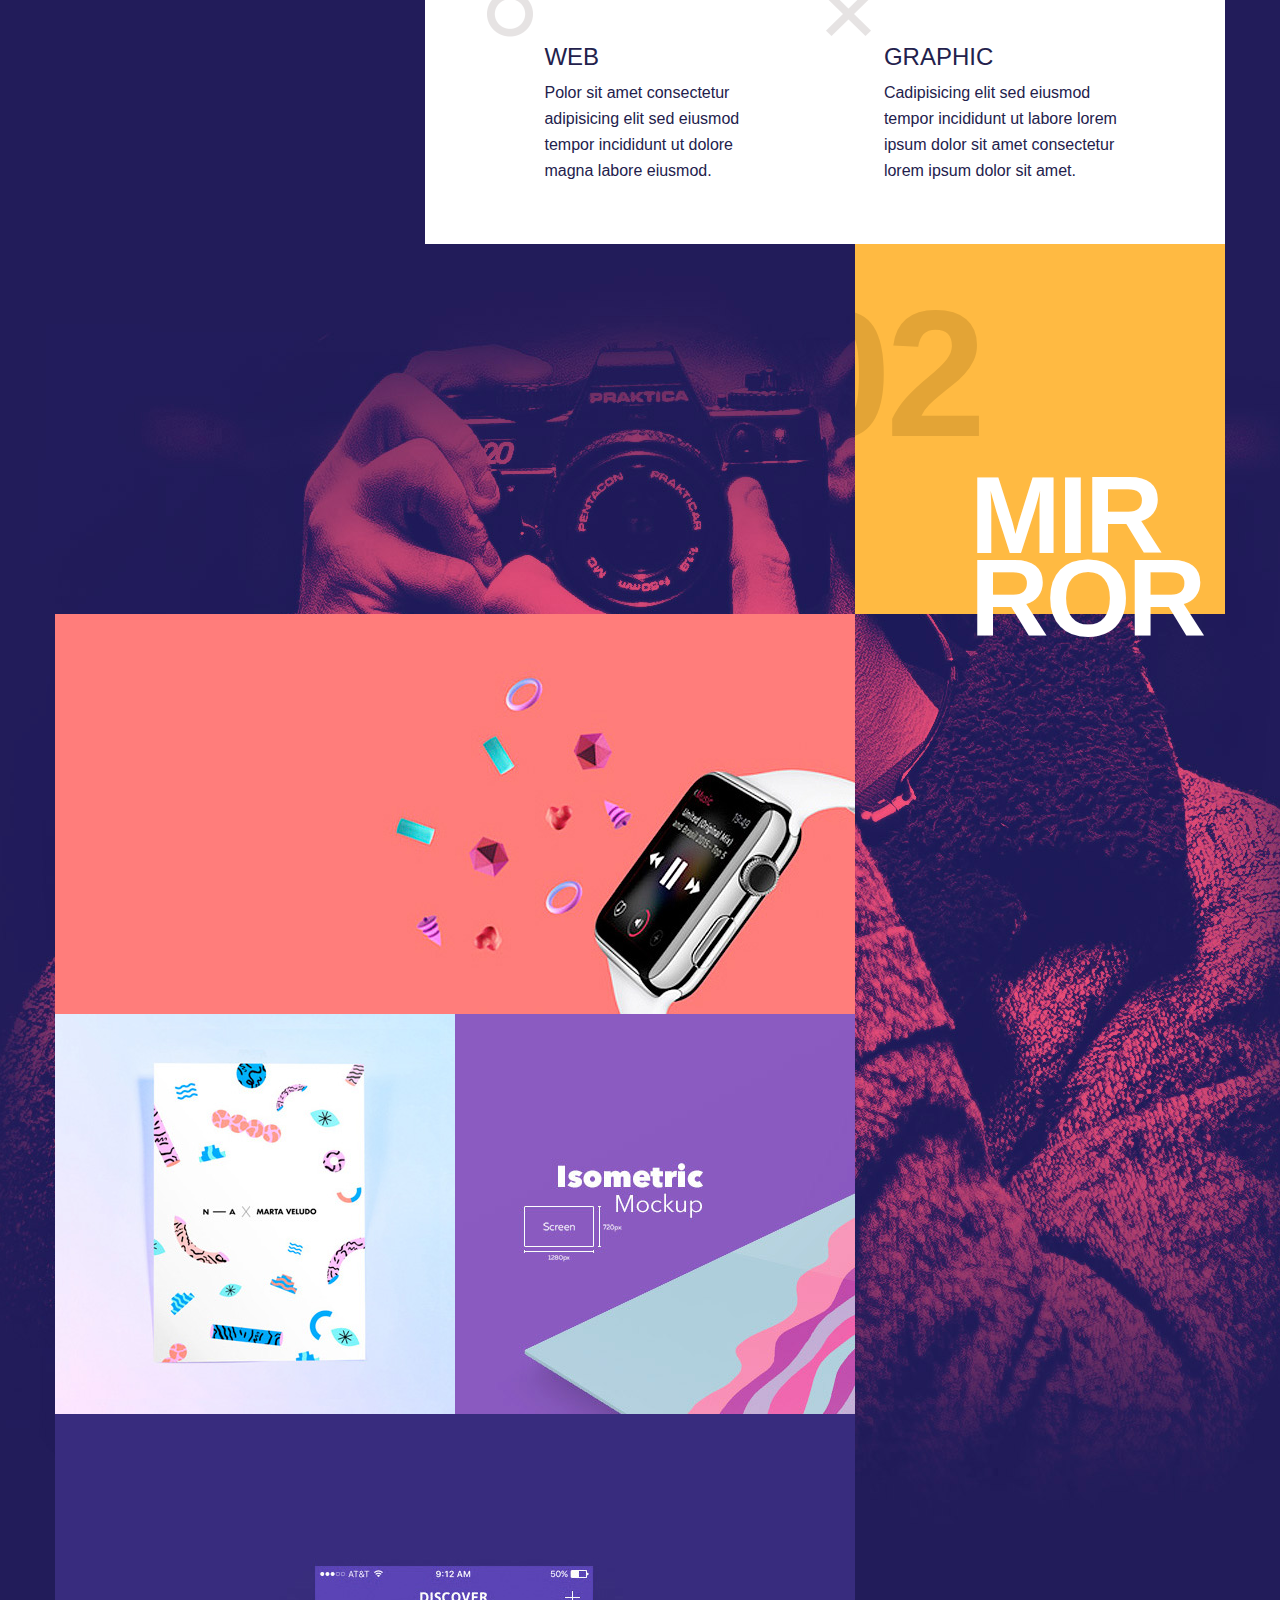
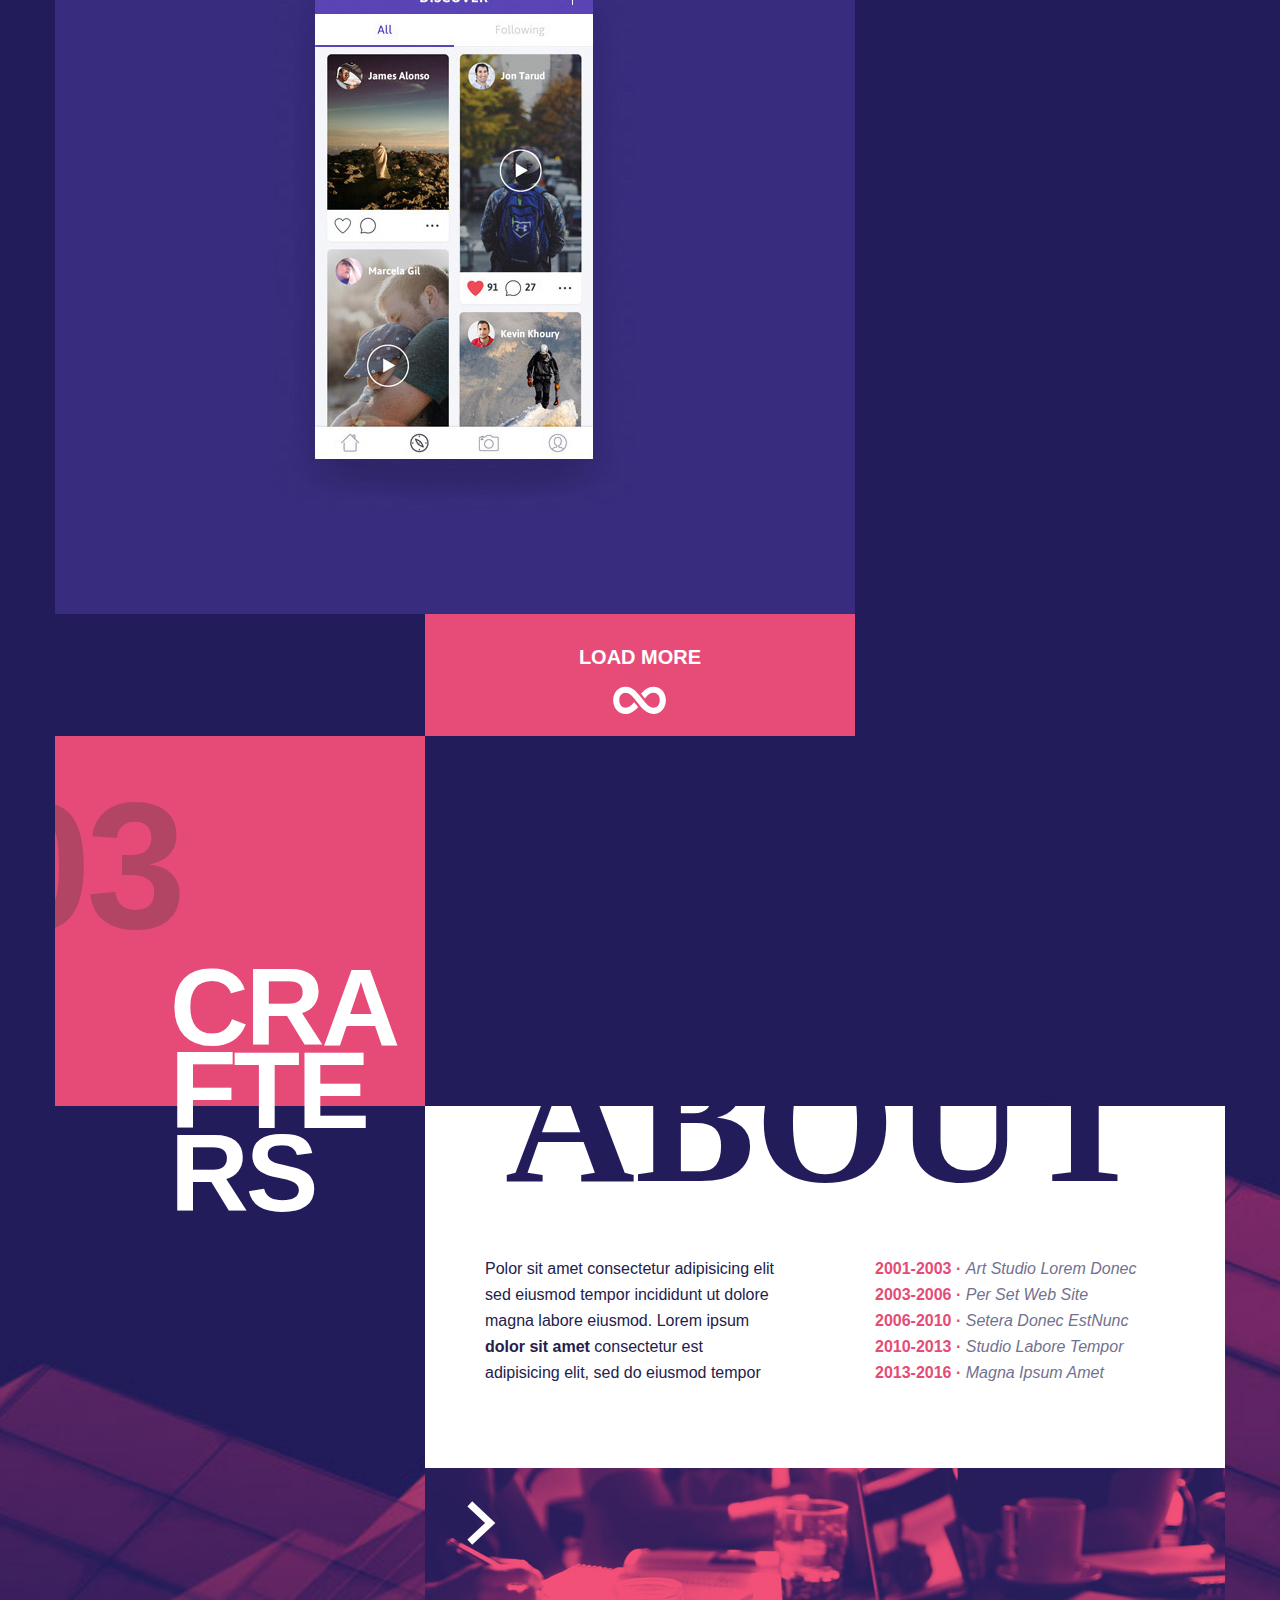
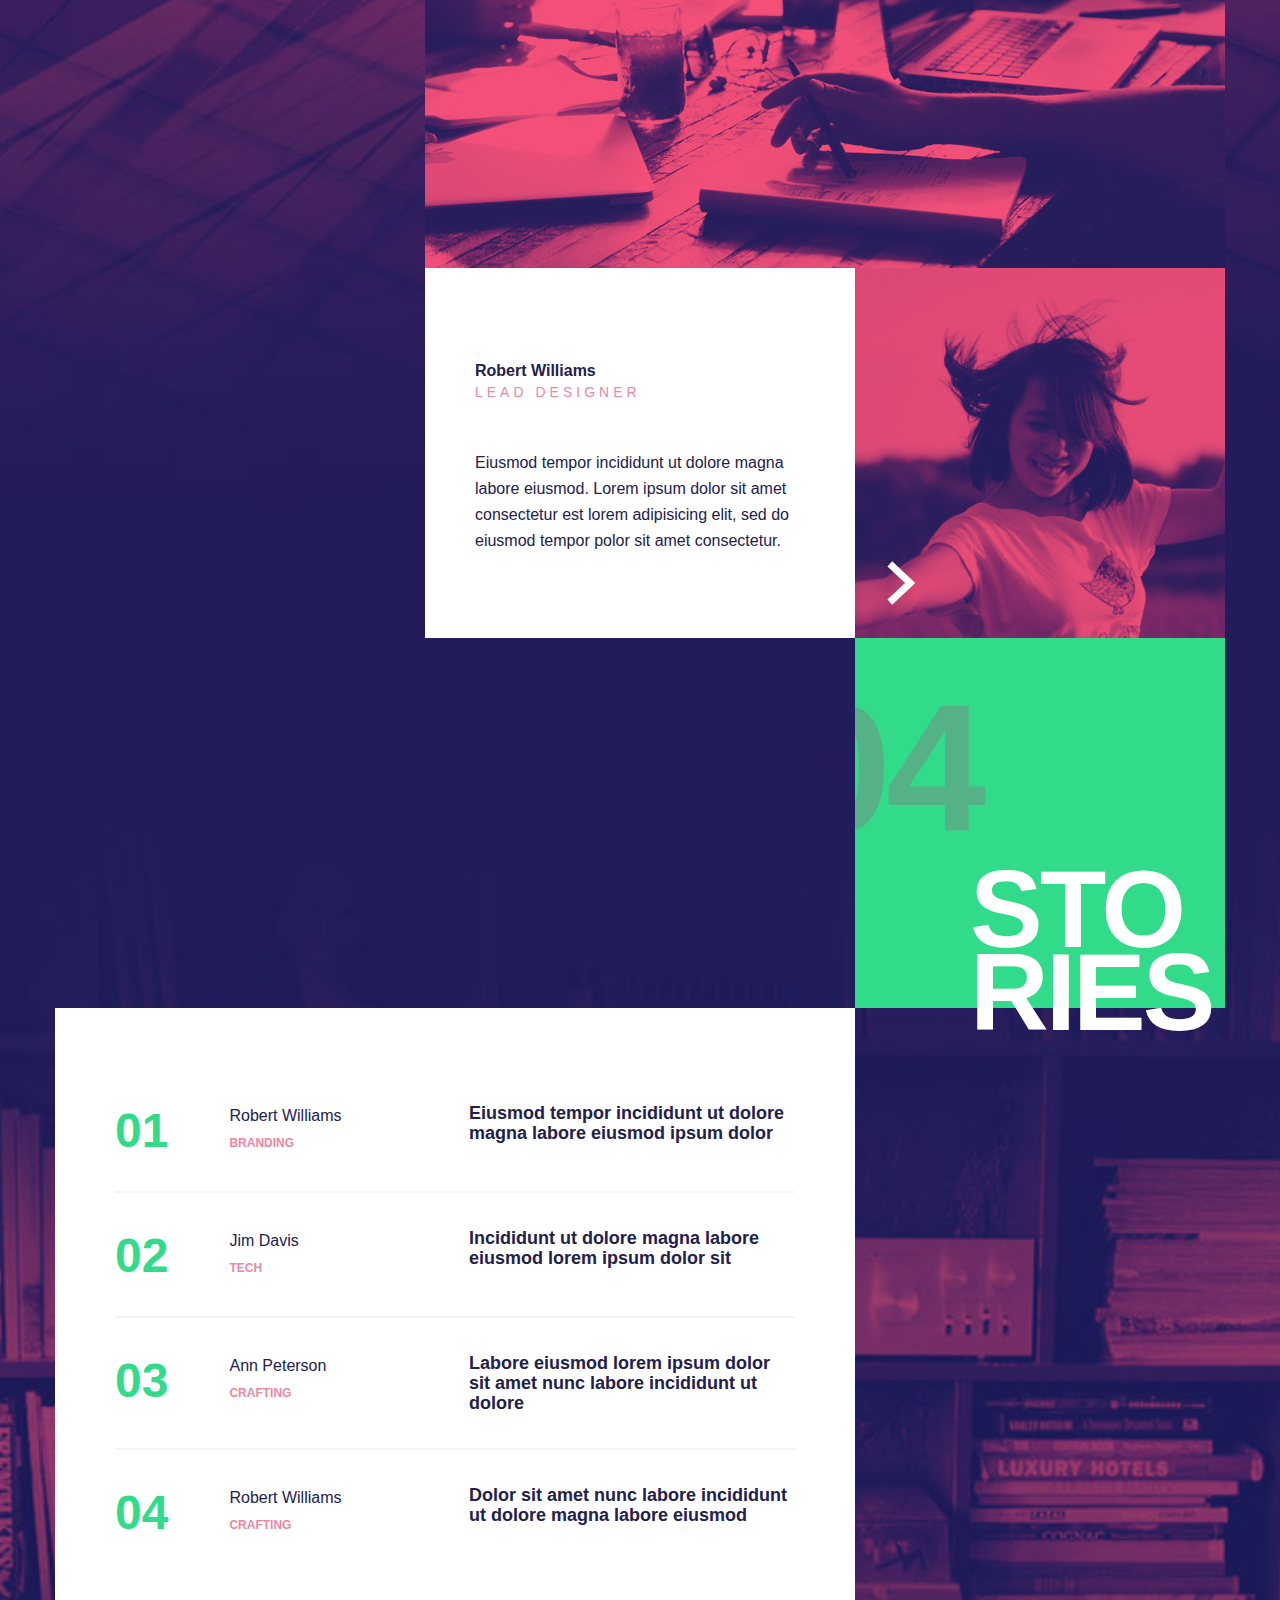
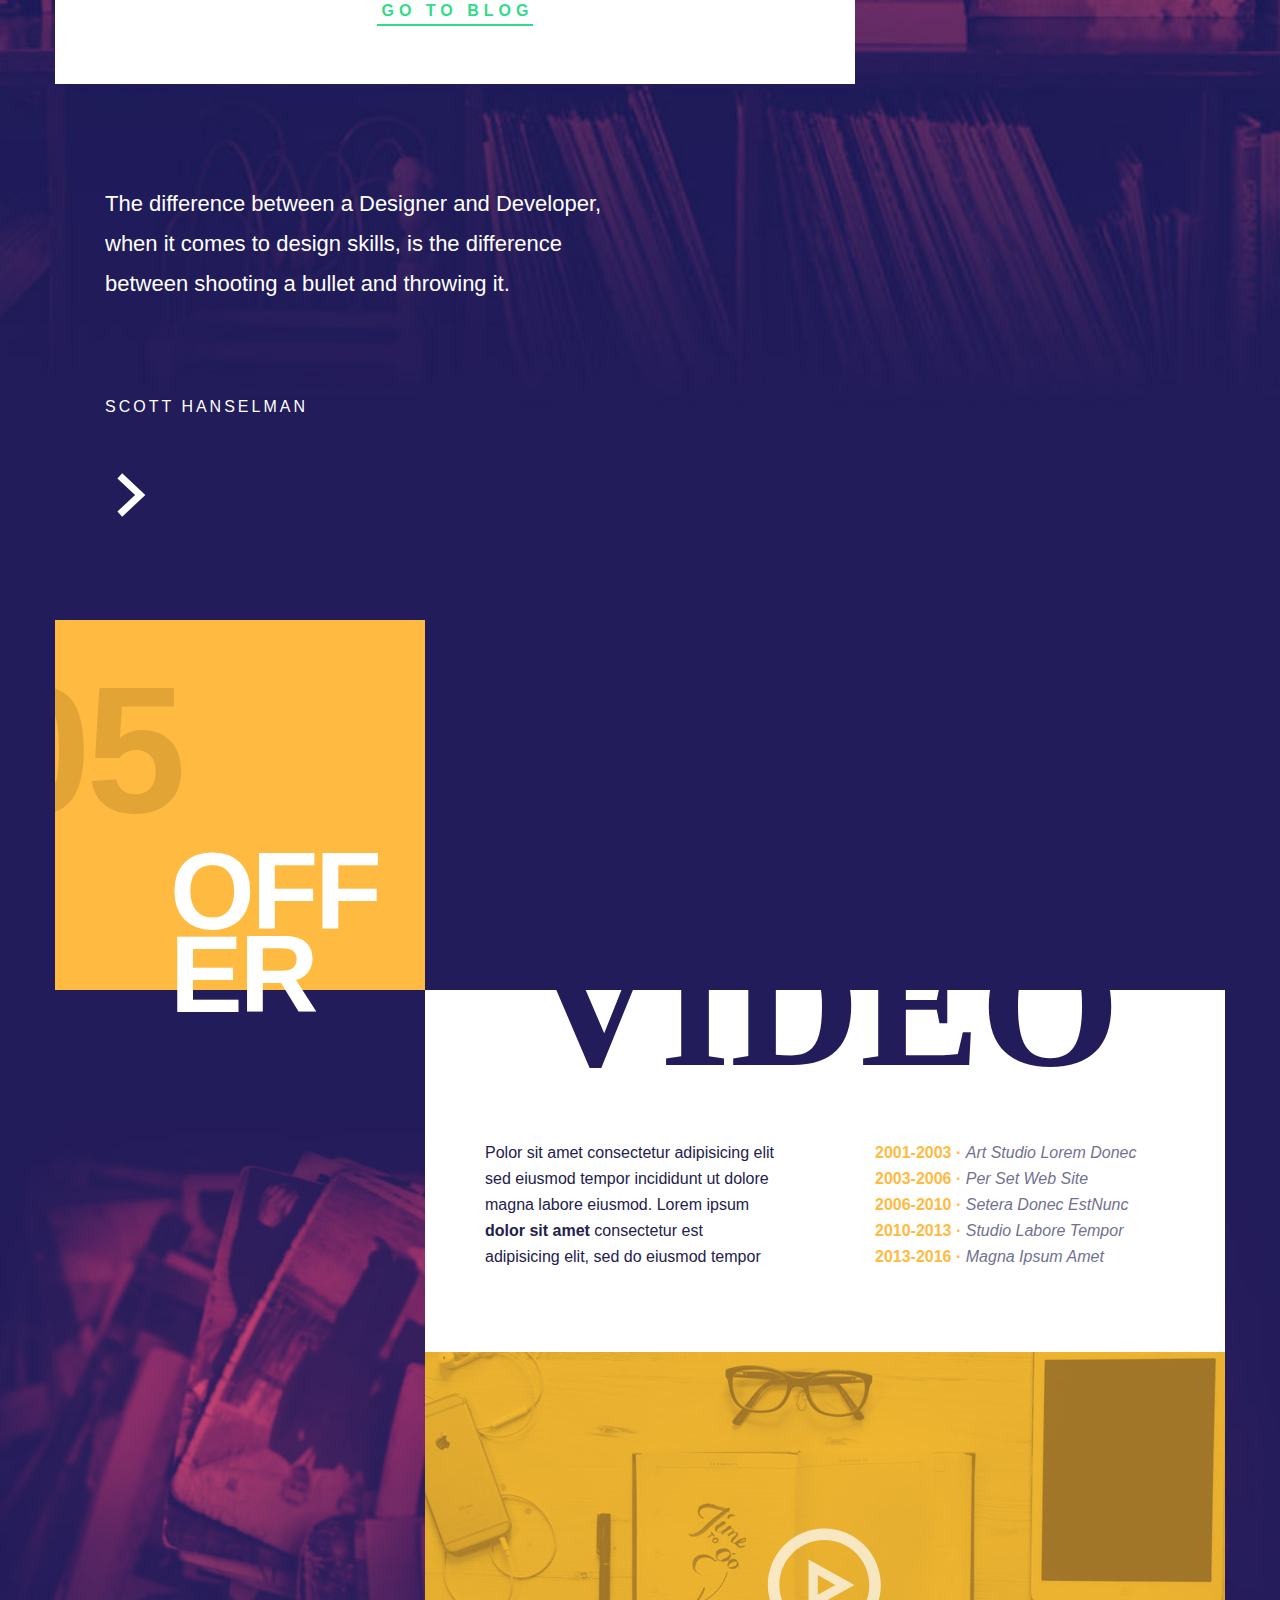
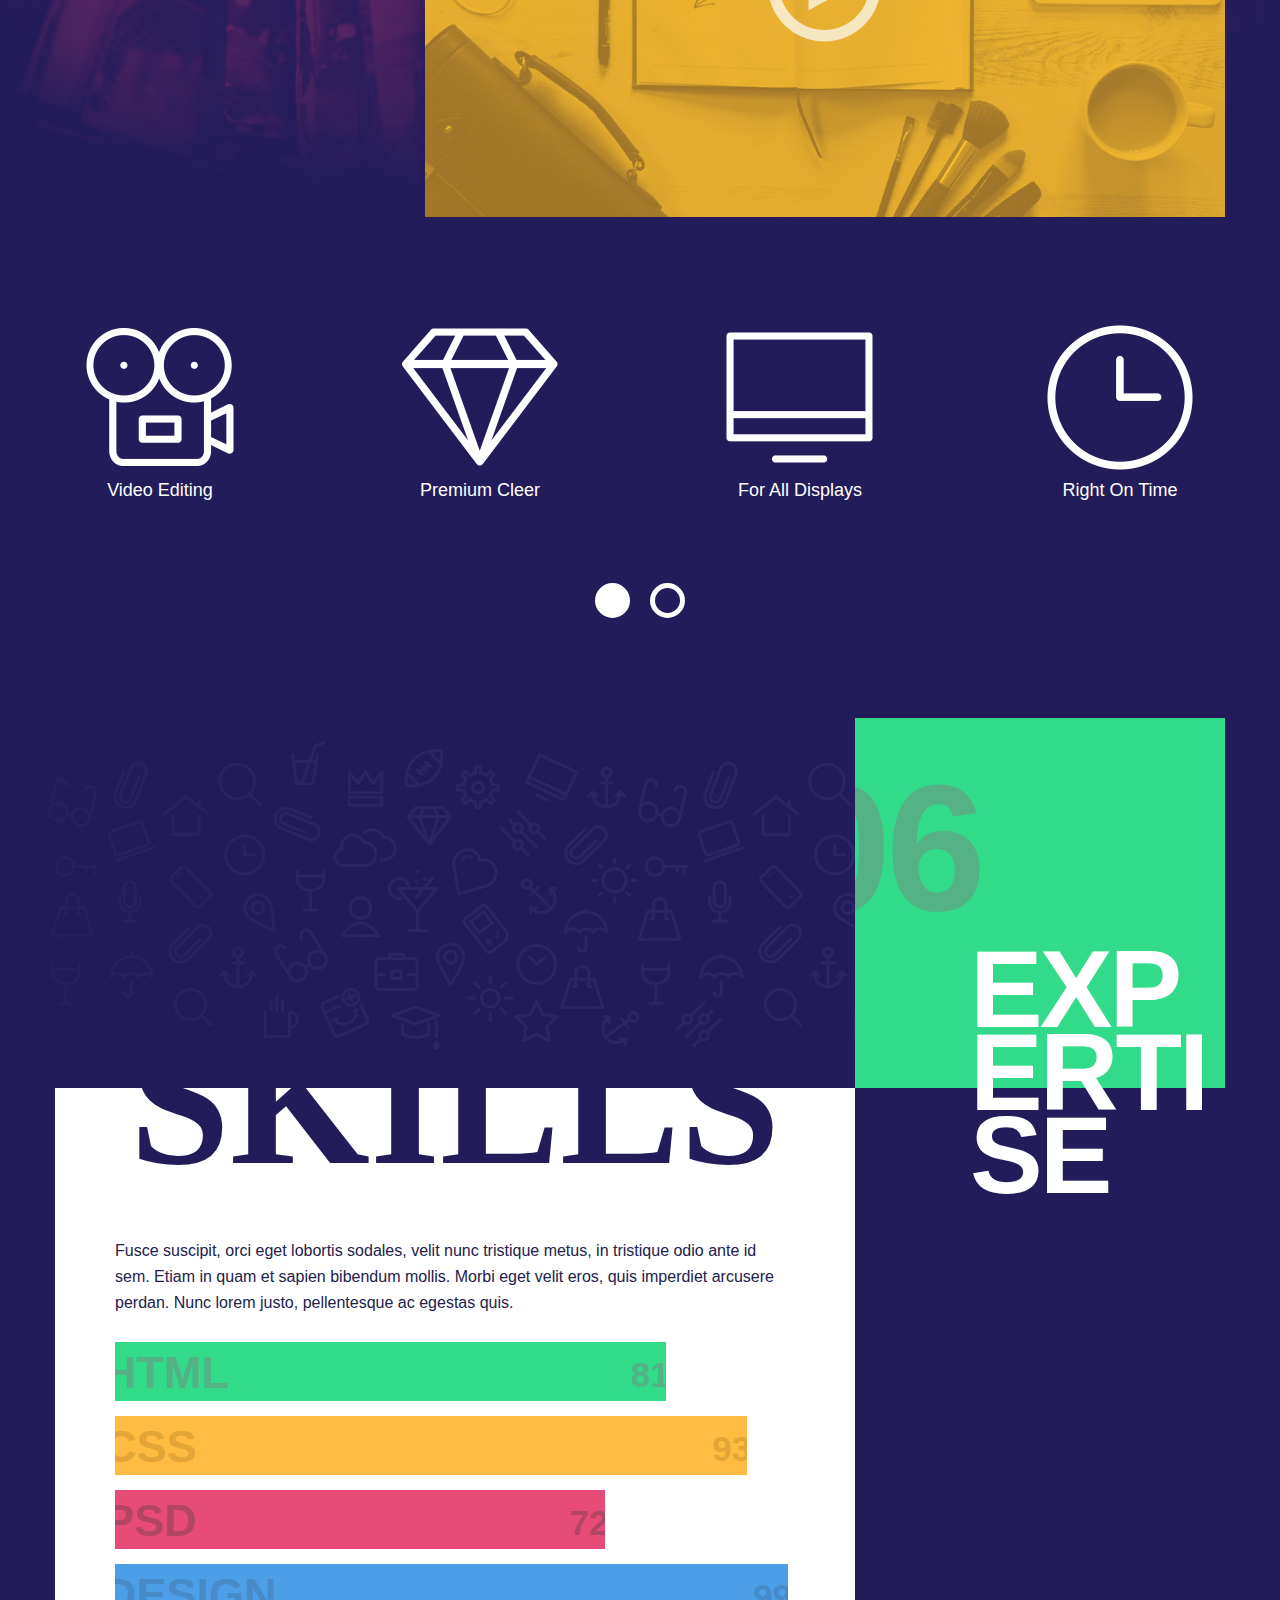
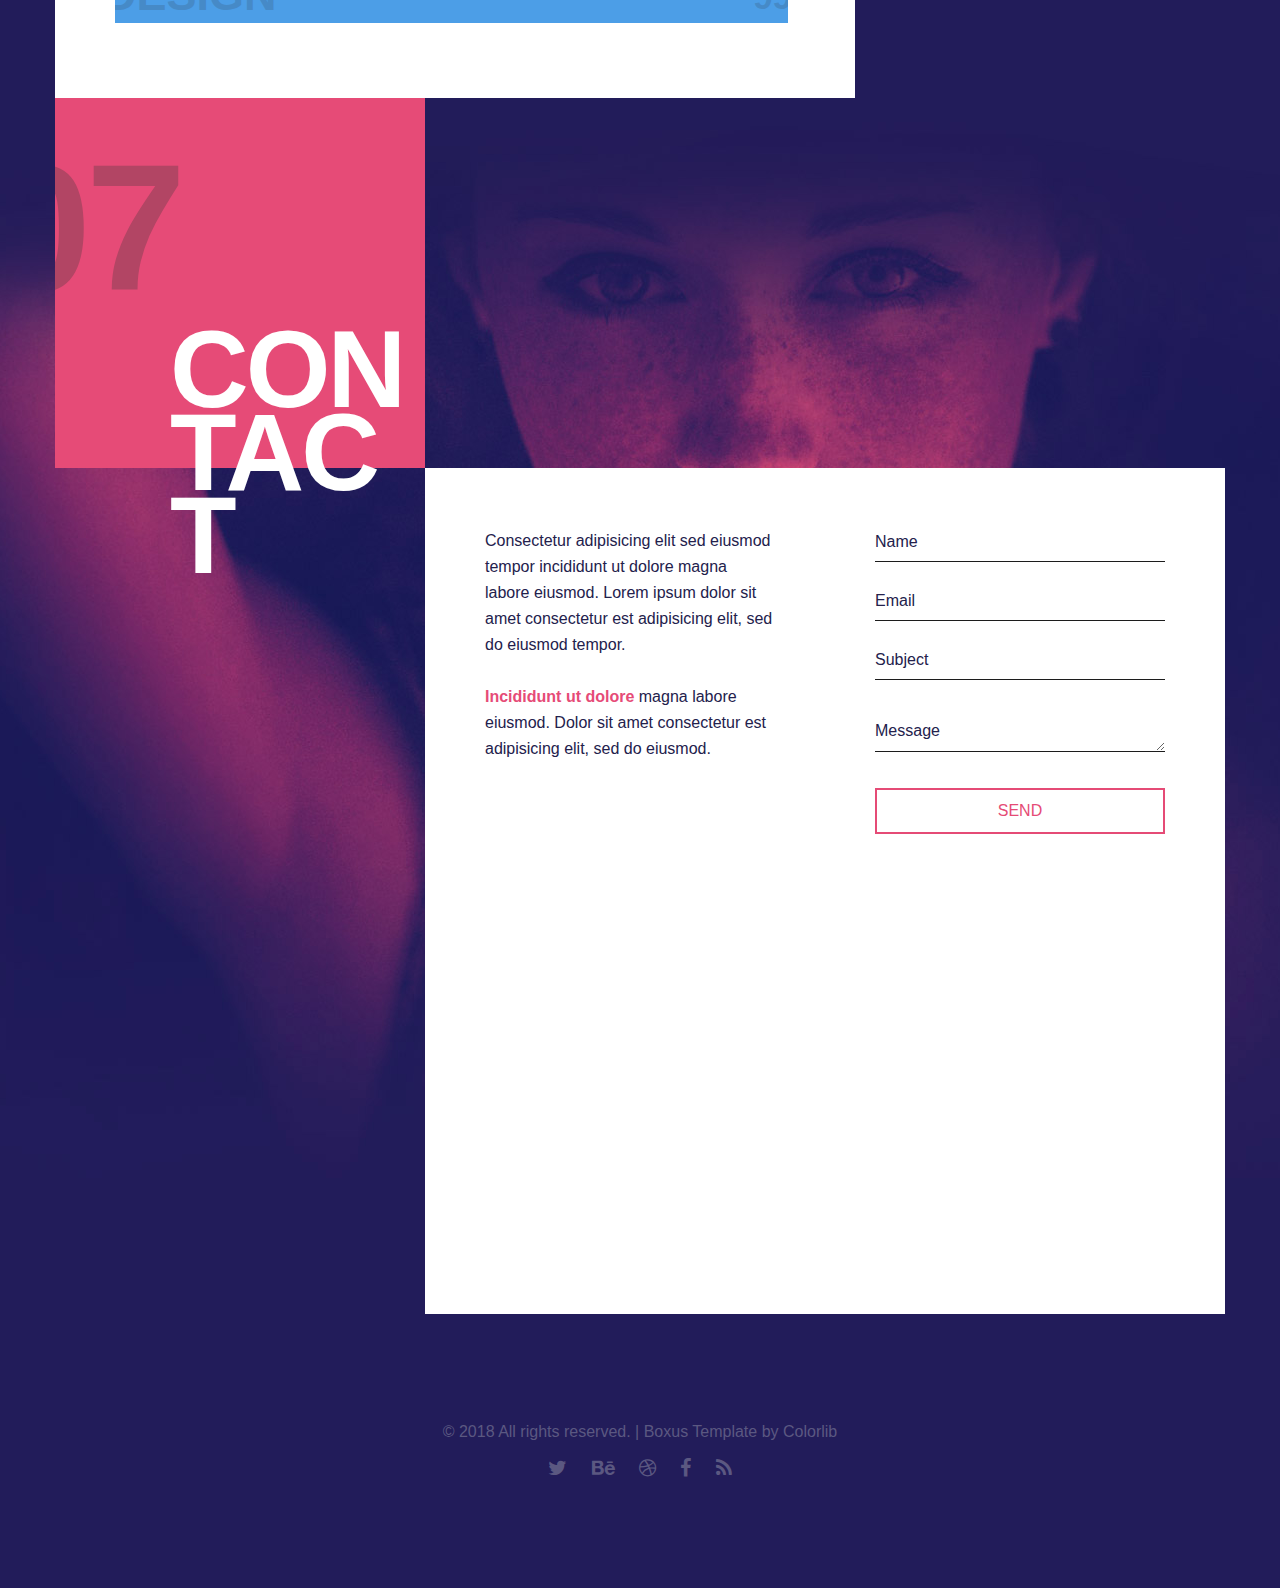
==== commit de0b8e34: "删掉谷歌字体" ====
--- a/index.html
+++ b/index.html
@@ -9,7 +9,7 @@
         <meta name="viewport" content="width=device-width, initial-scale=1, maximum-scale=1">
 
         <link rel="shortcut icon" href="images/favicon.png" />
-        <link href='http://fonts.googleapis.com/css?family=Roboto:300,400,400i,700,700i,900|Montserrat:400,700|PT+Serif' rel='stylesheet' type='text/css'>
+<!--        <link href='http://fonts.googleapis.com/css?family=Roboto:300,400,400i,700,700i,900|Montserrat:400,700|PT+Serif' rel='stylesheet' type='text/css'>-->
         <link rel="stylesheet" type="text/css"  href='css/clear.css' />
         <link rel="stylesheet" type="text/css"  href='css/common.css' />
         <link rel="stylesheet" type="text/css"  href='css/font-awesome.min.css' />
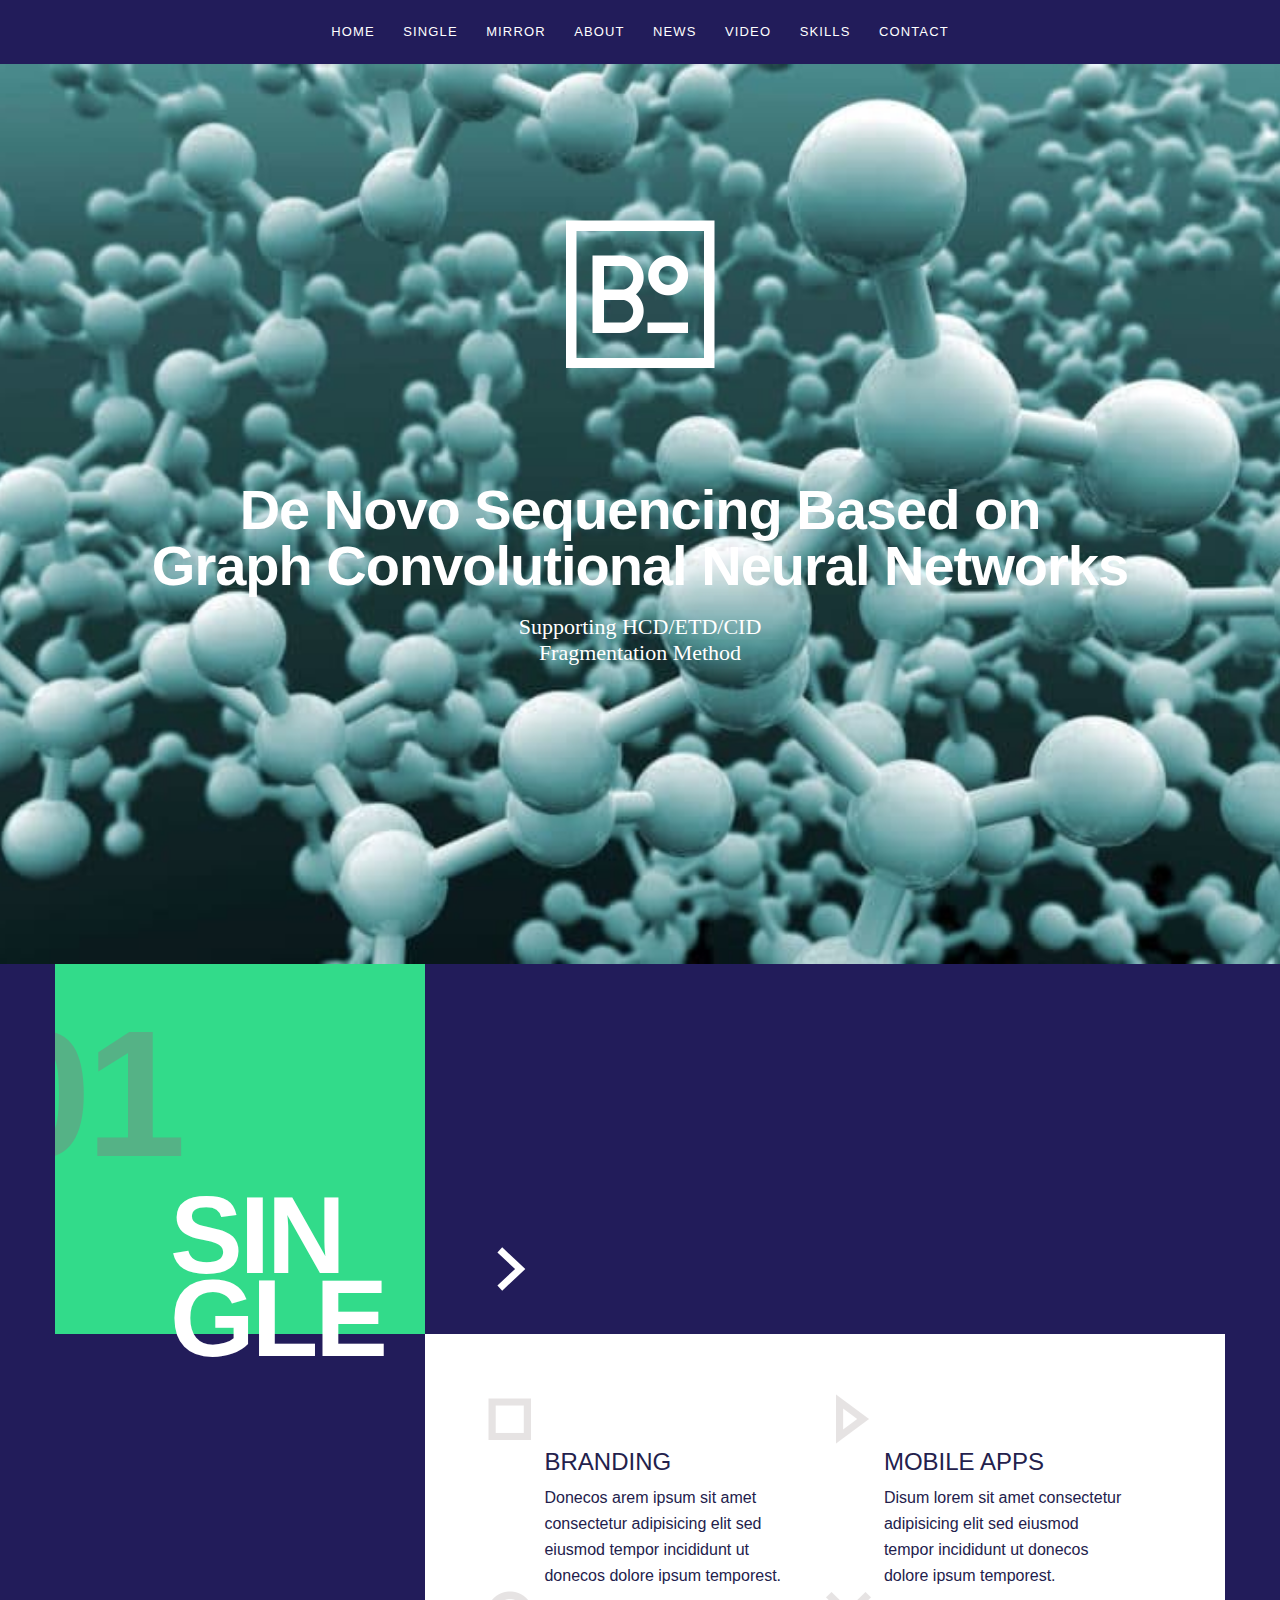
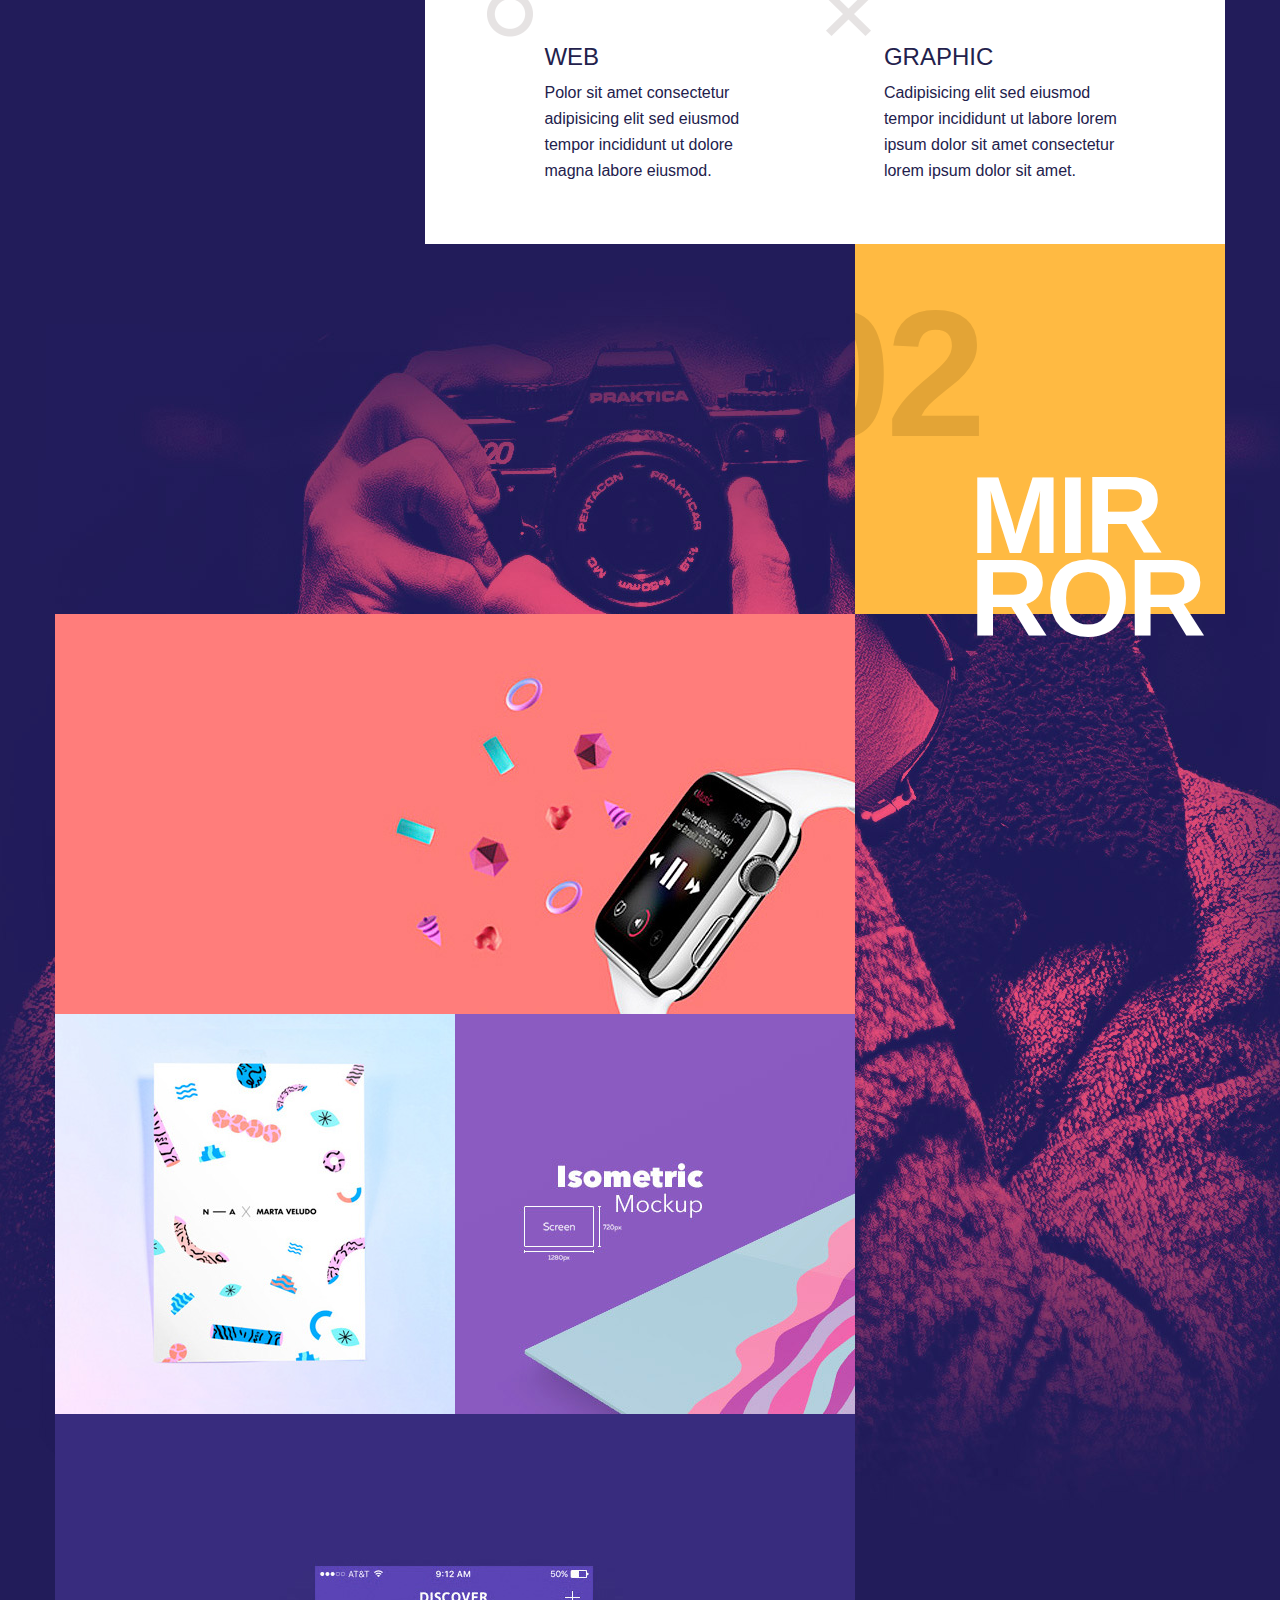
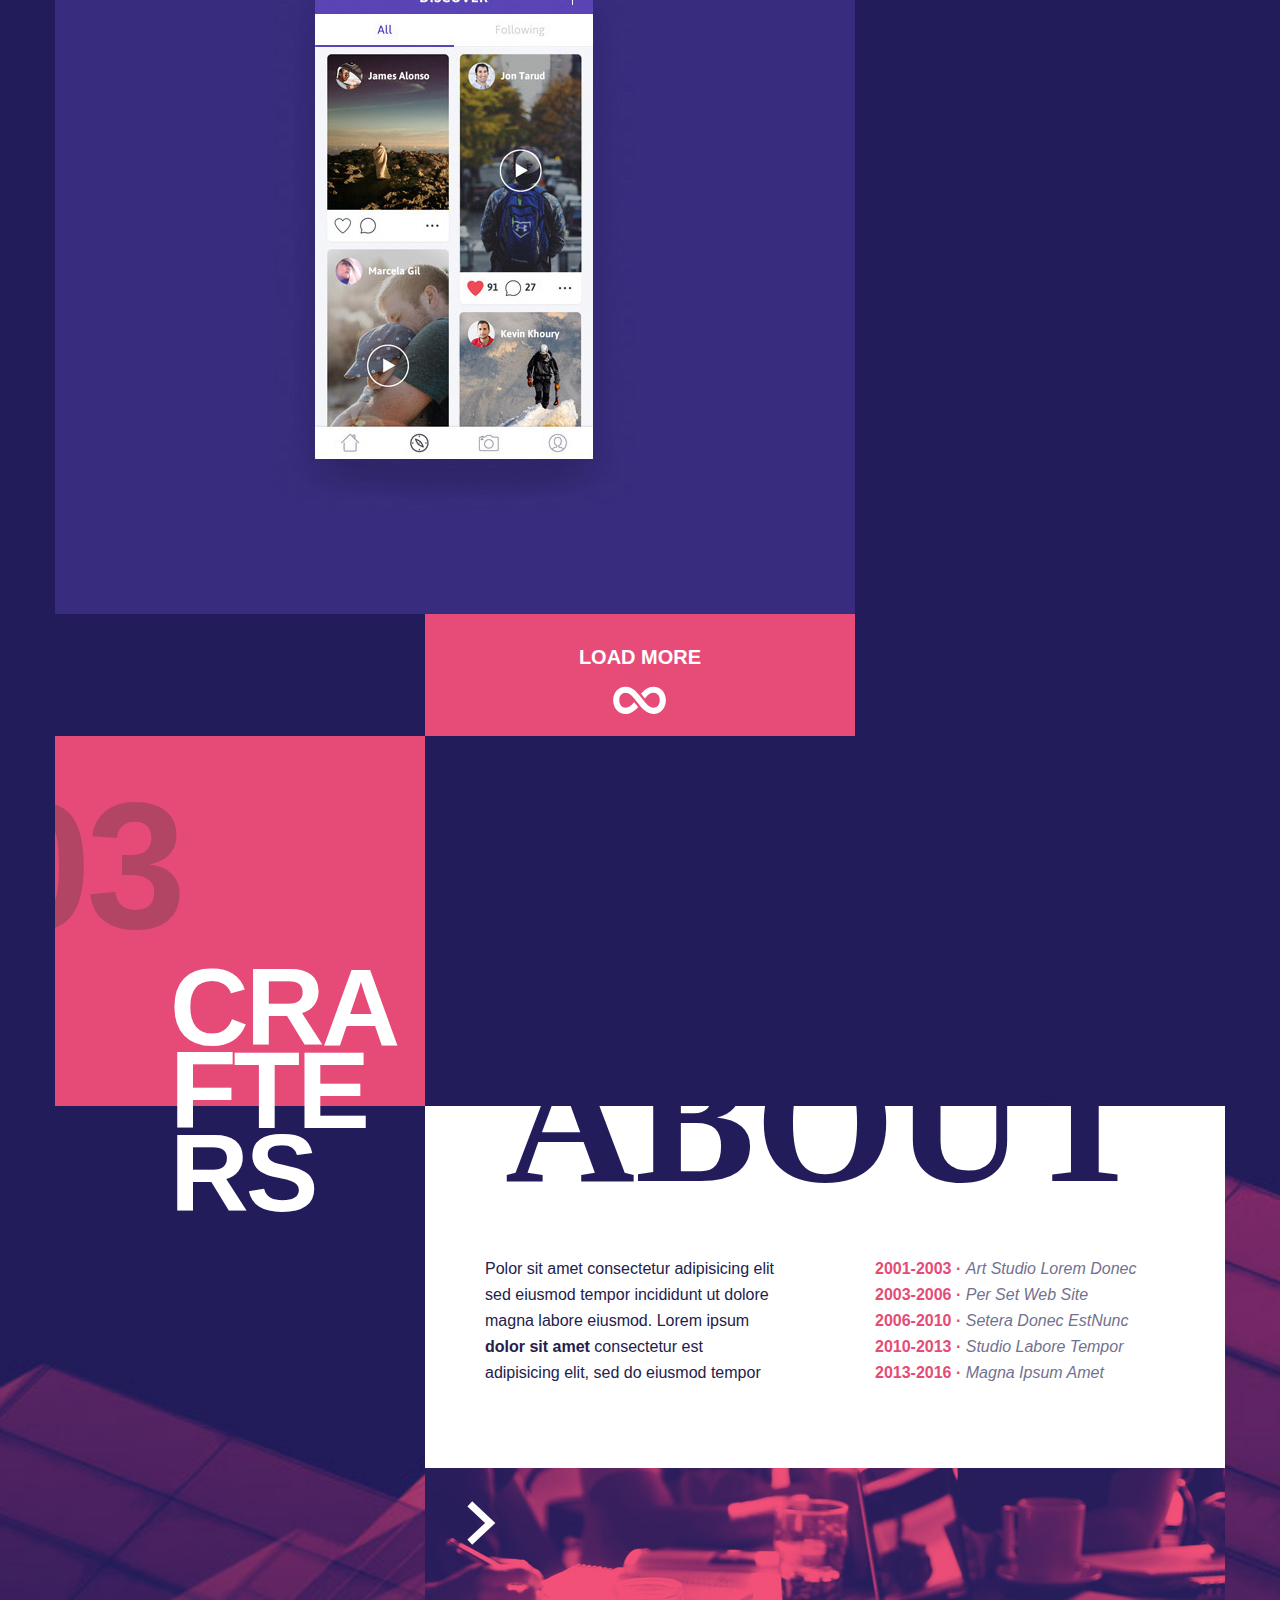
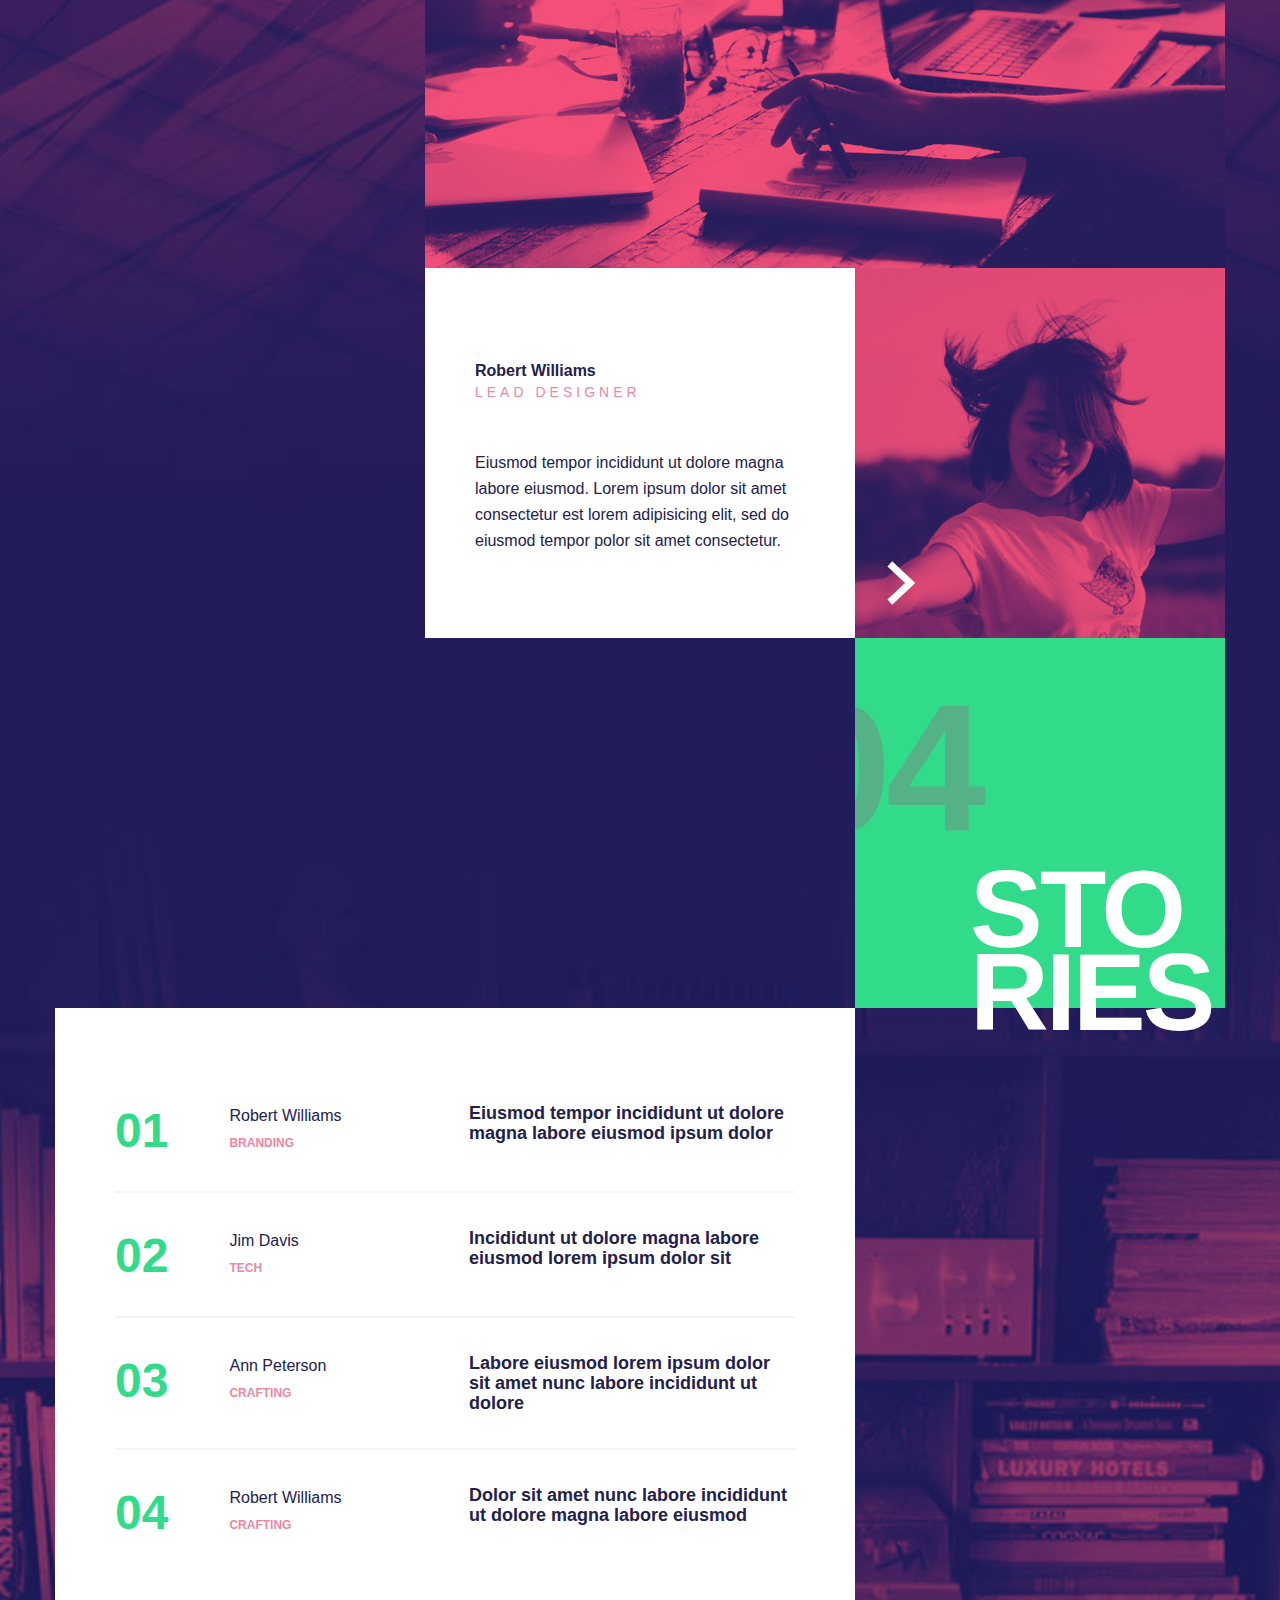
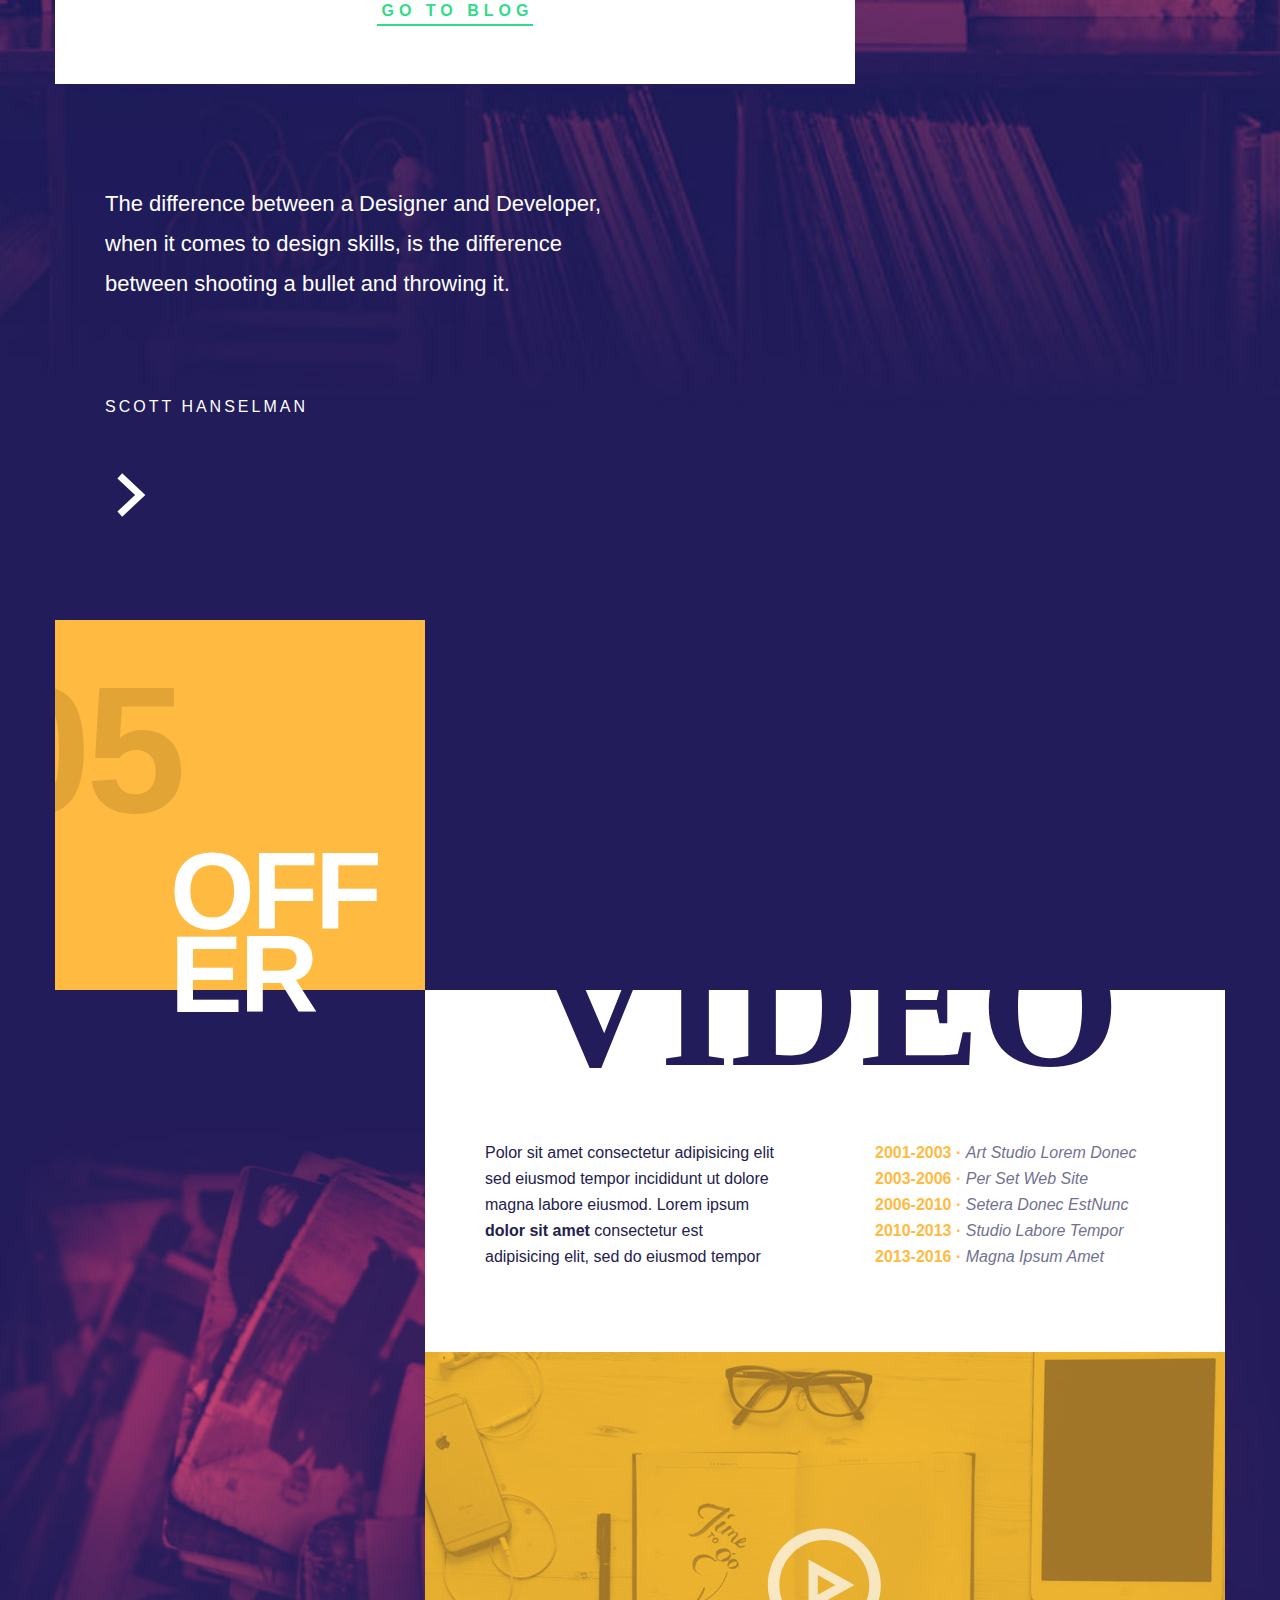
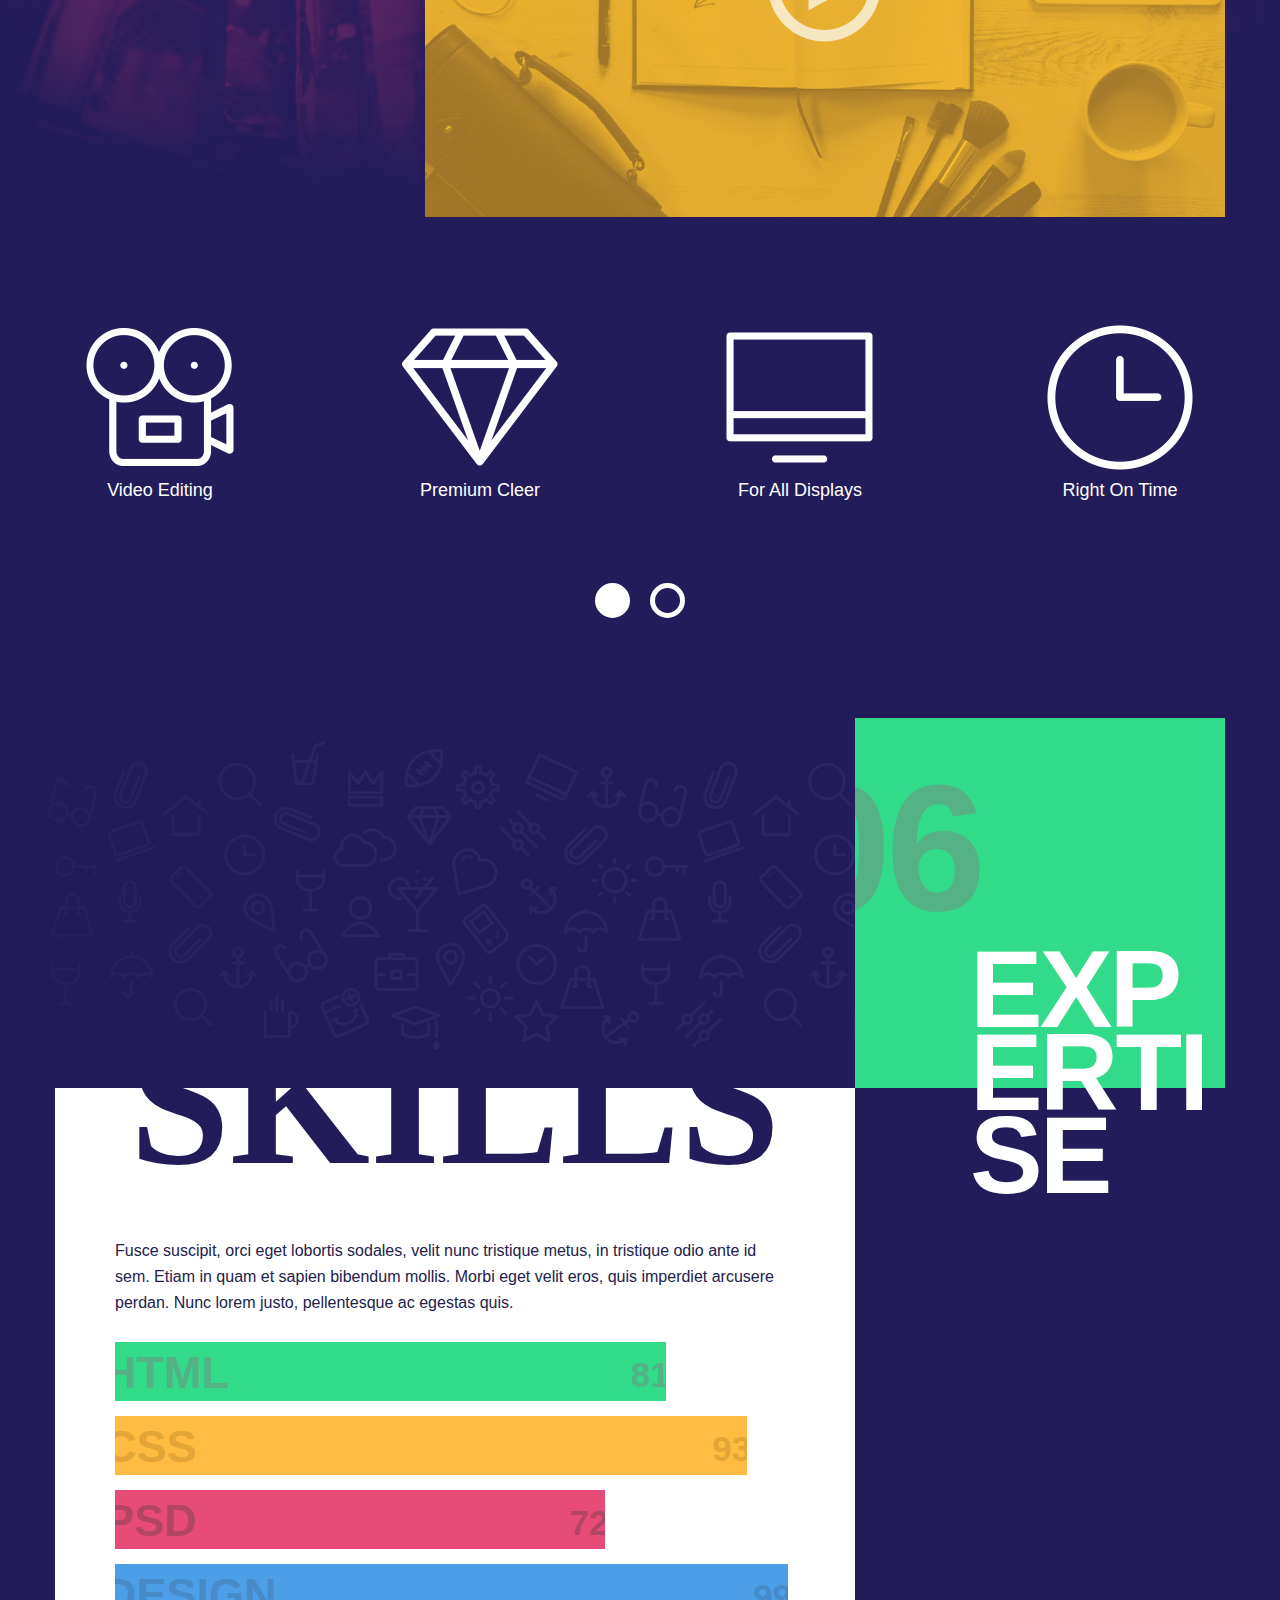
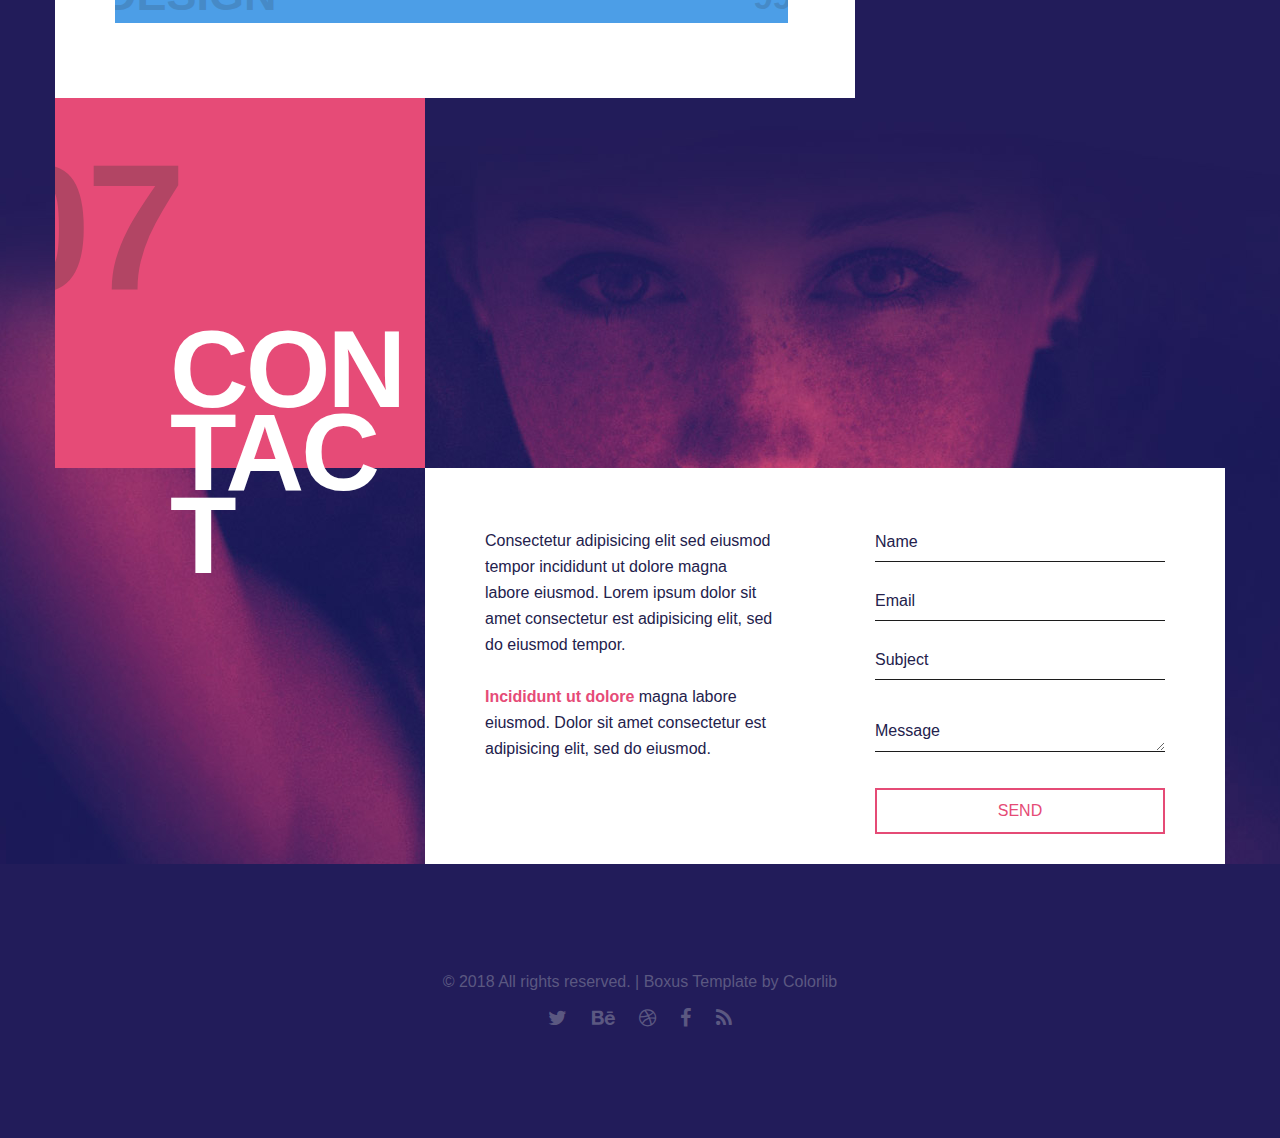
==== commit 591b1430: "删掉谷歌" ====
--- a/index.html
+++ b/index.html
@@ -665,9 +665,9 @@
                         </div>
                         <div class="clear"></div>
                     </div>
-                    <div class="full-width">
-                        <iframe src="https://www.google.com/maps/embed?pb=!1m14!1m12!1m3!1d4274.290564544589!2d-75.2952832049782!3d40.753669641460846!2m3!1f0!2f0!3f0!3m2!1i1024!2i768!4f13.1!5e0!3m2!1sen!2srs!4v1444506658649" width="600" height="450" frameborder="0" style="border:0" allowfullscreen></iframe>
-                    </div>
+<!--                    <div class="full-width">-->
+<!--                        <iframe src="https://www.google.com/maps/embed?pb=!1m14!1m12!1m3!1d4274.290564544589!2d-75.2952832049782!3d40.753669641460846!2m3!1f0!2f0!3f0!3m2!1i1024!2i768!4f13.1!5e0!3m2!1sen!2srs!4v1444506658649" width="600" height="450" frameborder="0" style="border:0" allowfullscreen></iframe>-->
+<!--                    </div>-->
                 </div>
                 <div class="clear"></div>
             </div>
